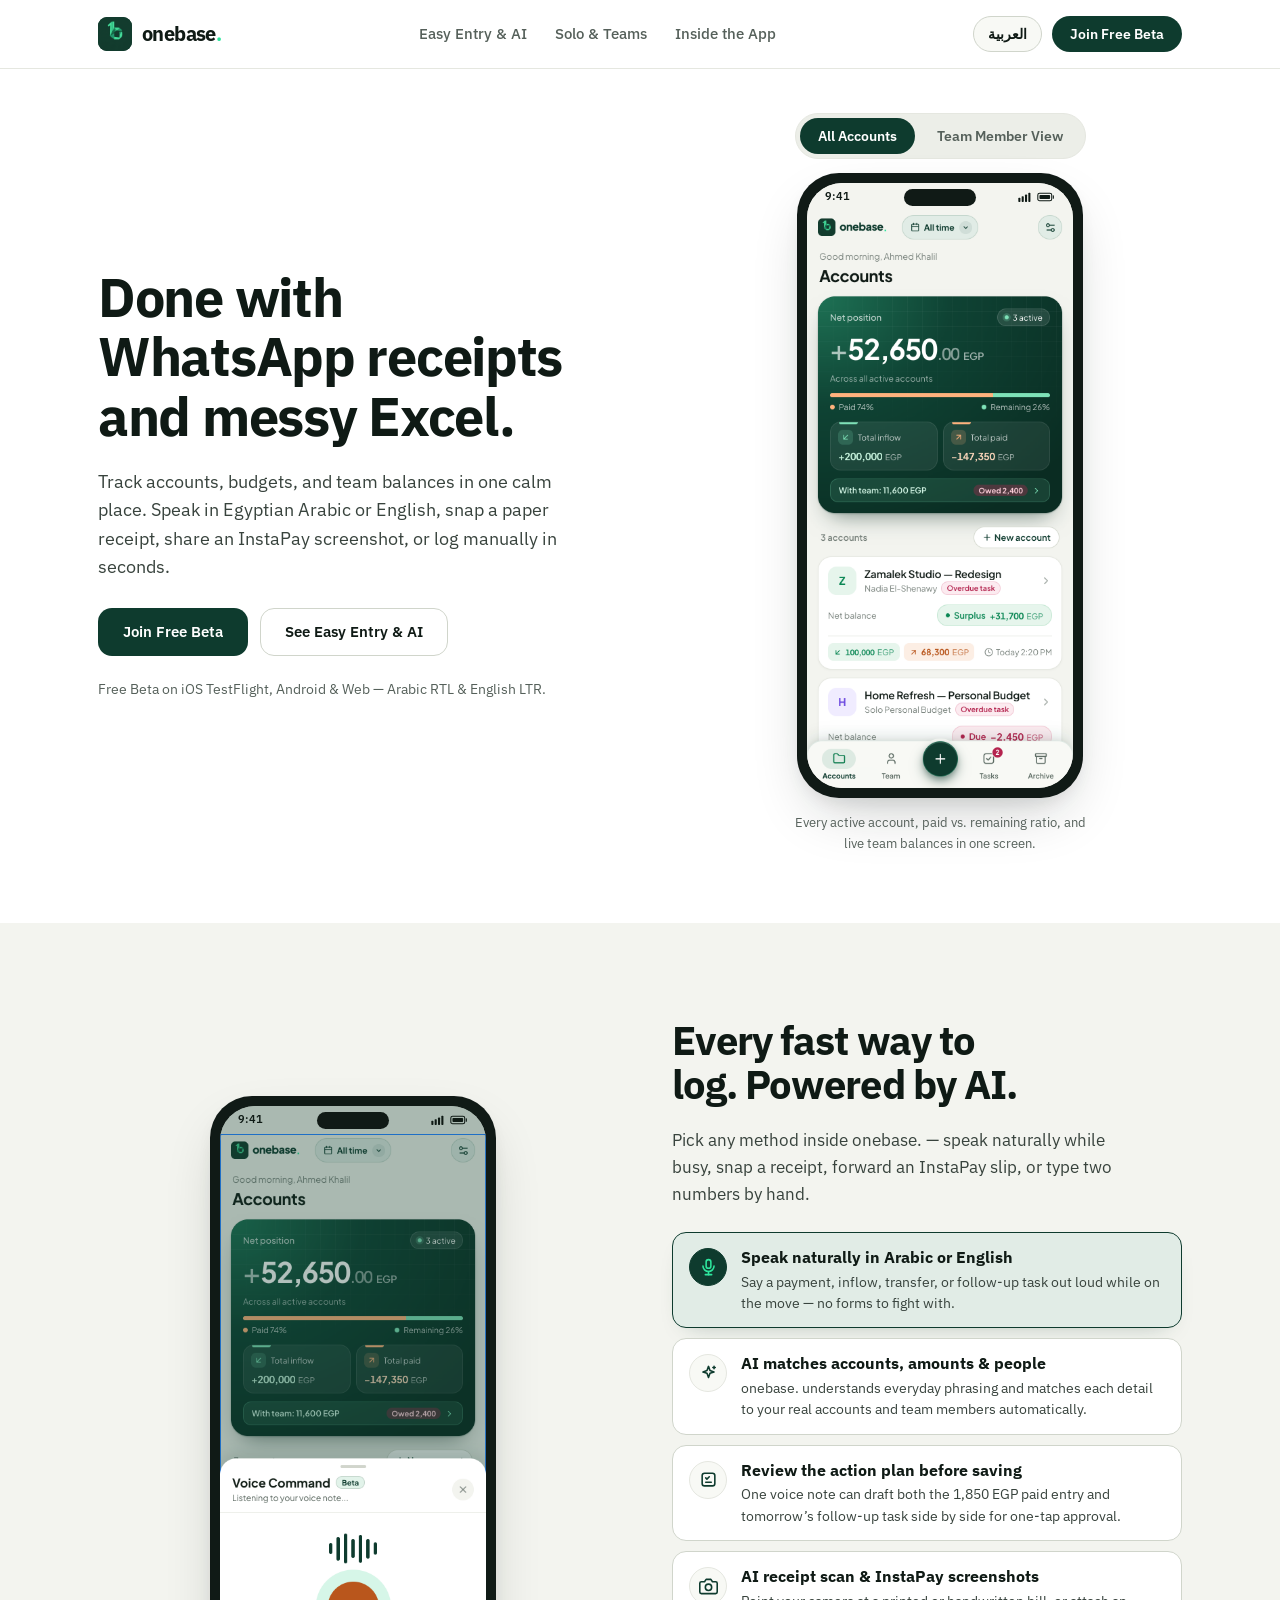
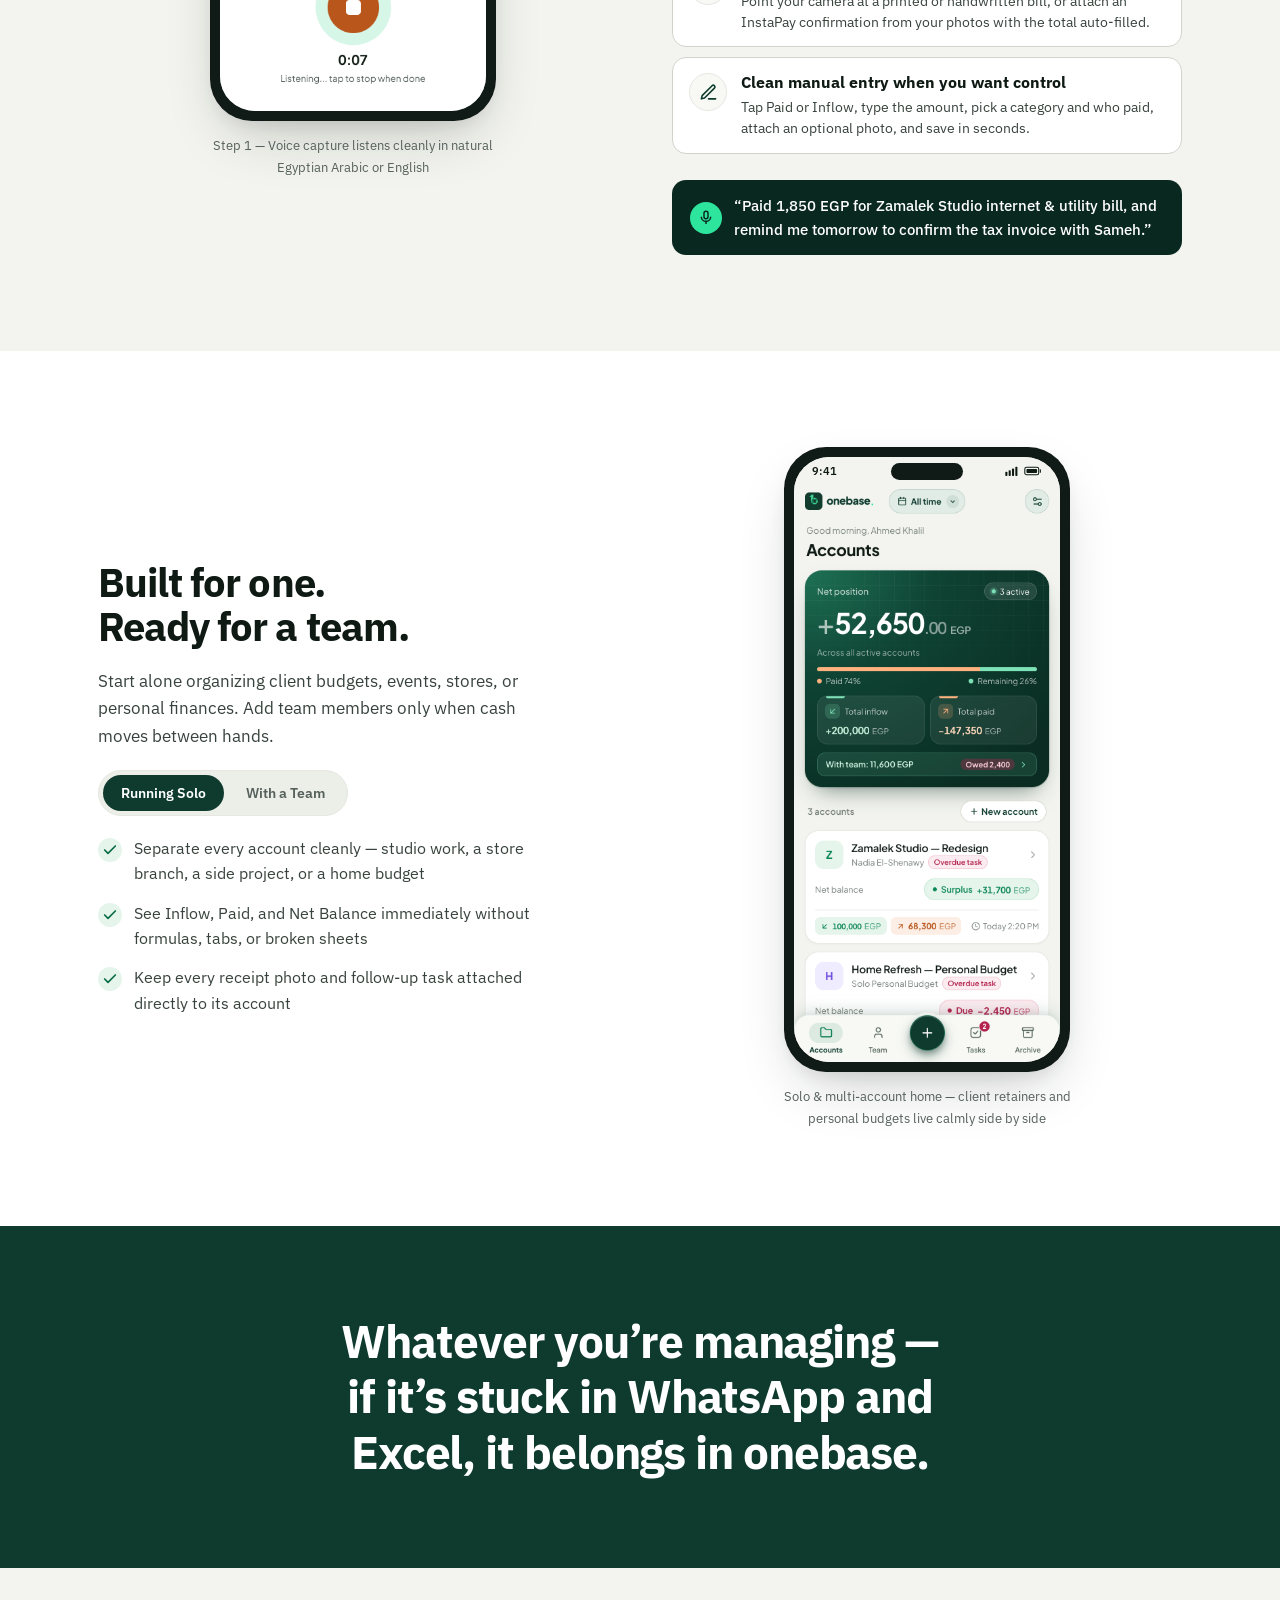
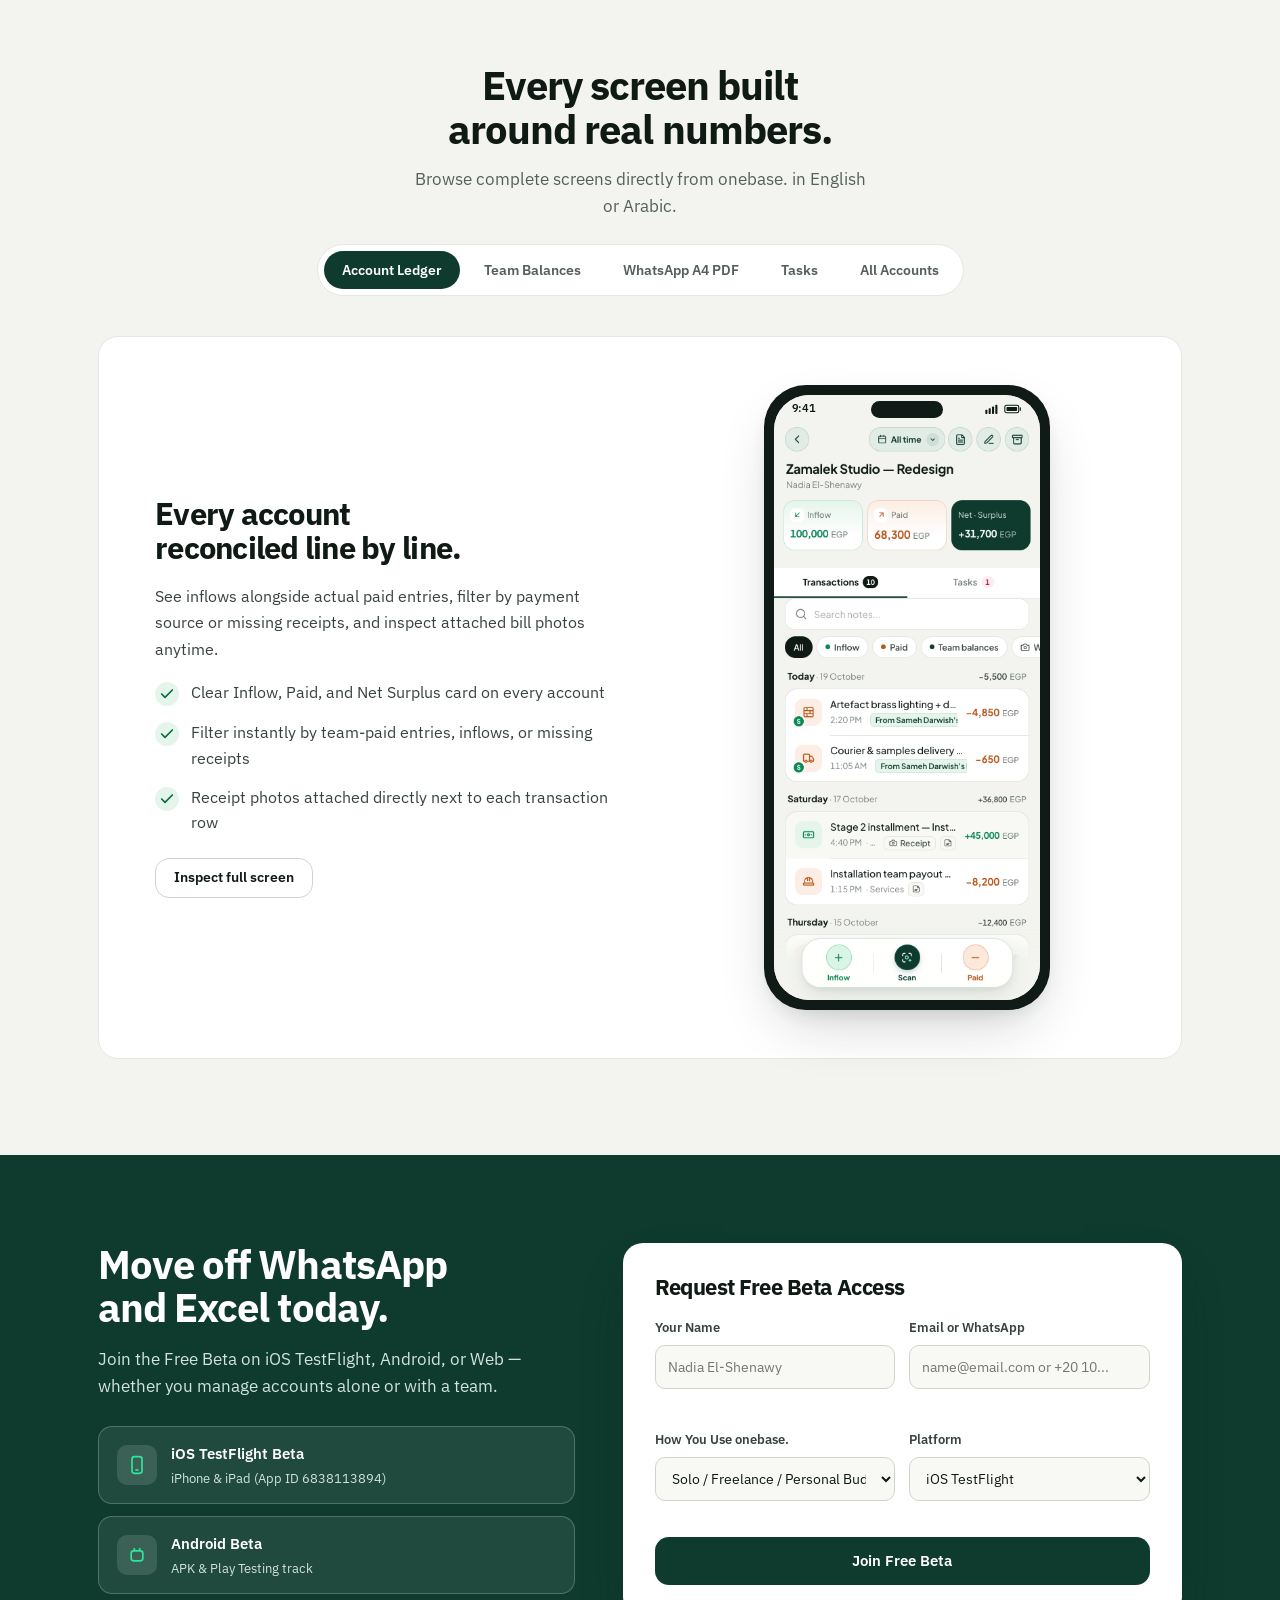
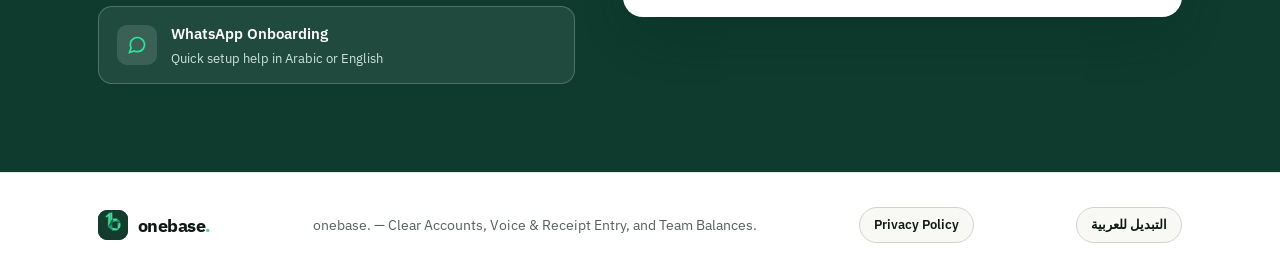
==== index.html @ 66e4df49 "feat: publish Onebase landing page and bilingual privacy policy" ====
<!doctype html>
<html lang="en" dir="ltr">
  <head>
    <meta charset="utf-8" />
    <meta name="viewport" content="width=device-width, initial-scale=1" />
    <title>onebase. — Replace WhatsApp &amp; Excel for Any Account or Team</title>
    <meta
      name="description"
      content="Log payments and inflows by voice, AI receipt scan, InstaPay screenshot, or quick manual entry. Built for solo accounts and shared team balances with bilingual A4 PDFs."
    />
    <link rel="canonical" href="https://onebase.app/" />
    <meta property="og:type" content="website" />
    <meta property="og:url" content="https://onebase.app/" />
    <meta property="og:title" content="onebase. — Replace WhatsApp &amp; Excel for Any Account or Team" />
    <meta
      property="og:description"
      content="Track accounts, budgets, and team balances in one calm place with Voice AI, receipt scanning, manual entry, and WhatsApp A4 PDFs."
    />
    <meta property="og:image" content="./assets/branding/app_icon.png" />
    <meta name="theme-color" content="#FFFFFF" />
    <link rel="icon" type="image/png" href="./assets/branding/app_icon.png" />
    <link rel="preconnect" href="https://fonts.googleapis.com" />
    <link rel="preconnect" href="https://fonts.gstatic.com" crossorigin />
    <link
      rel="stylesheet"
      href="https://fonts.googleapis.com/css2?family=IBM+Plex+Sans:wght@400;500;600;700&family=IBM+Plex+Sans+Arabic:wght@400;500;600;700&display=swap"
    />
    <link rel="stylesheet" href="./styles.css" />
    <style>:focus-visible { outline: 2.5px solid #2EE59D; outline-offset: 2px; }</style>
    <script src="./site-config.js"></script>
  </head>
  <body>
<!--
THESIS: Replace scattered WhatsApp receipts and Excel sheets with onebase. — built for solo budgets and shared team balances with Voice AI, AI Receipt Scan, InstaPay screenshots, manual entry, and A4 PDF statements.
OWN-WORLD: Crisp White (#FFFFFF), Warm-Stone (#F3F4EF), Deep Spruce (#0E3B2E), Mint Dot (#2EE59D), unified IBM Plex Sans (EN) + IBM Plex Sans Arabic (AR).
STORY: Hero addresses WhatsApp + Excel with Owner vs Team Member view, then Flagship 5-Mode Entry & AI Showcase (Voice Listen, AI Processing, Action Plan, AI Receipt Scan, Manual), Solo vs Team modes, Deep Spruce statement, 5-screen App Tour, and Free Beta.
FIRST VIEWPORT: Clean sticky header, concise WhatsApp & Excel headline, Free Beta & AI Showcase CTAs, and complete upright uncropped iPhone screen.
FORM: Calm 6-band alternating rhythm ending in Deep Spruce Free Beta form + 11-screen accessible Lightbox.
FINISH: Zero detect findings, 100% uncropped phone screens (786x1704), edge-matched status bars, unified IBM Plex typography across EN & AR.
-->
    <a class="skip-link" href="#main-content">Skip to content</a>

    <header class="site-header">
      <div class="container header-inner">
        <a class="brand-lockup" href="#top" aria-label="onebase. home">
          <span class="brand-badge">
            <img src="./assets/branding/app_icon.png" alt="" width="34" height="34" />
          </span>
          <span class="brand-wordmark">onebase<span class="dot">.</span></span>
        </a>

        <nav class="nav-links" aria-label="Primary navigation">
          <a class="nav-link" href="#entry" data-i18n="nav.entry">Easy Entry &amp; AI</a>
          <a class="nav-link" href="#modes" data-i18n="nav.modes">Solo &amp; Teams</a>
          <a class="nav-link" href="#tour" data-i18n="nav.tour">Inside the App</a>
        </nav>

        <div class="header-actions">
          <button type="button" class="lang-btn" id="btn-lang-toggle" aria-label="Switch language to Arabic">
            العربية
          </button>
          <a class="header-cta" href="#early-access" data-i18n="nav.earlyAccess">Join Free Beta</a>
          <button
            type="button"
            class="menu-toggle"
            id="btn-menu-toggle"
            aria-expanded="false"
            aria-controls="mobile-drawer"
            aria-label="Open menu"
          >
            <svg width="20" height="20" viewBox="0 0 24 24" fill="none" stroke="currentColor" stroke-width="2" aria-hidden="true">
              <line x1="4" y1="7" x2="20" y2="7" />
              <line x1="4" y1="12" x2="20" y2="12" />
              <line x1="4" y1="17" x2="20" y2="17" />
            </svg>
          </button>
        </div>
      </div>

      <div class="mobile-drawer" id="mobile-drawer">
        <nav class="mobile-drawer-nav" aria-label="Mobile navigation">
          <a class="mobile-drawer-link" href="#entry" data-i18n="nav.entry">Easy Entry &amp; AI</a>
          <a class="mobile-drawer-link" href="#modes" data-i18n="nav.modes">Solo &amp; Teams</a>
          <a class="mobile-drawer-link" href="#tour" data-i18n="nav.tour">Inside the App</a>
          <a class="mobile-drawer-link" href="#early-access" data-i18n="nav.earlyAccess">Join Free Beta</a>
        </nav>
      </div>
    </header>

    <main id="main-content">
      <!-- 1. Luminous Hero with Full-Height App Screen & Perspective Toggle -->
      <section class="hero-section" id="top">
        <div class="container hero-grid">
          <div class="hero-copy">
            <h1 class="hero-title" data-i18n="hero.headline">
              Done with WhatsApp receipts and messy Excel.
            </h1>
            <p class="hero-subhead" data-i18n="hero.subhead">
              Track accounts, budgets, and team balances in one calm place. Speak in Egyptian Arabic or English, snap a paper receipt, share an InstaPay screenshot, or log manually in seconds.
            </p>
            <div class="hero-ctas">
              <a class="btn btn--brand" href="#early-access" data-i18n="hero.ctaPrimary">Join Free Beta</a>
              <a class="btn btn--outline" href="#entry" data-i18n="hero.ctaSecondary">See Easy Entry &amp; AI</a>
            </div>
            <p class="hero-subnote" data-i18n="hero.ctaSubnote">
              Free Beta on iOS TestFlight, Android &amp; Web — Arabic RTL &amp; English LTR.
            </p>
          </div>

          <div class="phone-showcase-col">
            <div class="perspective-switch" role="tablist" aria-label="App perspective">
              <button
                type="button"
                class="perspective-btn"
                id="btn-hero-owner"
                role="tab"
                aria-selected="true"
                data-i18n="hero.roleOwner"
              >
                All Accounts
              </button>
              <button
                type="button"
                class="perspective-btn"
                id="btn-hero-employee"
                role="tab"
                aria-selected="false"
                data-i18n="hero.roleEmployee"
              >
                Team Member View
              </button>
            </div>

            <button
              type="button"
              class="phone-frame phone-trigger"
              id="hero-phone-frame"
              data-lightbox-shot="01-owner-home.png"
              aria-label="Click screen to zoom: All Accounts"
            >
              <span class="phone-screen">
                <span class="phone-status-bar" aria-hidden="true">
                  <span class="status-time">9:41</span>
                  <span class="dynamic-island"></span>
                  <span class="status-icons">
                    <svg width="14" height="10" viewBox="0 0 16 12" fill="currentColor"><rect x="0" y="7" width="2.5" height="5" rx="0.8"/><rect x="4" y="5" width="2.5" height="7" rx="0.8"/><rect x="8" y="3" width="2.5" height="9" rx="0.8"/><rect x="12" y="1" width="2.5" height="11" rx="0.8"/></svg>
                    <svg width="18" height="10" viewBox="0 0 22 12" fill="none" stroke="currentColor" stroke-width="1.3"><rect x="1" y="1.5" width="17" height="9" rx="2.2"/><rect x="3" y="3.5" width="13" height="5" rx="1" fill="currentColor" stroke="none"/><path d="M20 4.5v3" stroke-linecap="round"/></svg>
                  </span>
                </span>
                <img
                  id="hero-phone-img"
                  src="./assets/screenshots/en/01-owner-home.png"
                  alt="onebase. All Accounts home screen showing Net position, Paid ratio, and personal plus work accounts"
                  width="786"
                  height="1704"
                />
              </span>
            </button>

            <p class="phone-caption" id="hero-phone-caption" data-i18n="hero.ownerCaption">
              Every active account, paid vs. remaining ratio, and live team balances in one screen.
            </p>
          </div>
        </div>
      </section>

      <!-- 2. Flagship Interactive 5-Mode Entry & AI Showcase (Phone Start / Controls End) -->
      <section class="story-section story-section--stone" id="entry">
        <div class="container story-grid story-grid--phone-start">
          <div class="phone-showcase-col">
            <button
              type="button"
              class="phone-frame phone-frame--sheet-top phone-trigger"
              id="entry-phone-frame"
              data-lightbox-shot="09-voice-listening.png"
              aria-label="Click screen to zoom: Voice Command Listening"
            >
              <span class="phone-screen">
                <span class="phone-status-bar" aria-hidden="true">
                  <span class="status-time">9:41</span>
                  <span class="dynamic-island"></span>
                  <span class="status-icons">
                    <svg width="14" height="10" viewBox="0 0 16 12" fill="currentColor"><rect x="0" y="7" width="2.5" height="5" rx="0.8"/><rect x="4" y="5" width="2.5" height="7" rx="0.8"/><rect x="8" y="3" width="2.5" height="9" rx="0.8"/><rect x="12" y="1" width="2.5" height="11" rx="0.8"/></svg>
                    <svg width="18" height="10" viewBox="0 0 22 12" fill="none" stroke="currentColor" stroke-width="1.3"><rect x="1" y="1.5" width="17" height="9" rx="2.2"/><rect x="3" y="3.5" width="13" height="5" rx="1" fill="currentColor" stroke="none"/><path d="M20 4.5v3" stroke-linecap="round"/></svg>
                  </span>
                </span>
                <img
                  id="entry-phone-img"
                  src="./assets/screenshots/en/09-voice-listening.png"
                  alt="onebase. Voice Command recording screen with live audio waveform"
                  width="786"
                  height="1704"
                  loading="lazy"
                />
              </span>
            </button>
            <p class="phone-caption" id="entry-phone-caption">
              Step 1 — Voice capture listens cleanly in natural Egyptian Arabic or English
            </p>
          </div>

          <div class="story-copy story-copy--entry">
            <h2 class="section-title" data-i18n="entry.headline">Every fast way to log. Powered by AI.</h2>
            <p class="section-lead" data-i18n="entry.subhead">
              Pick any method inside onebase. — speak naturally while busy, snap a receipt, forward an InstaPay slip, or type two numbers by hand.
            </p>

            <div class="entry-modes" id="entry-modes-list" role="tablist" aria-label="Entry methods showcase"></div>

            <blockquote class="voice-sample-card">
              <span class="voice-mic-dot" aria-hidden="true">
                <svg width="16" height="16" viewBox="0 0 24 24" fill="none" stroke="currentColor" stroke-width="2.2">
                  <rect x="9" y="2" width="6" height="11" rx="3" />
                  <path d="M5 10a7 7 0 0 0 14 0" />
                  <line x1="12" y1="17" x2="12" y2="21" />
                </svg>
              </span>
              <span data-i18n="entry.voiceQuote">
                “Paid 1,850 EGP for Zamalek Studio internet &amp; utility bill, and remind me tomorrow to confirm the tax invoice with Sameh.”
              </span>
            </blockquote>
          </div>
        </div>
      </section>

      <!-- 3. Solo Users & Team Balances Showcase (Copy Start / Phone End) -->
      <section class="story-section story-section--white" id="modes">
        <div class="container story-grid">
          <div class="story-copy">
            <h2 class="section-title" data-i18n="modes.headline">Built for one. Ready for a team.</h2>
            <p class="section-lead" data-i18n="modes.subhead">
              Start alone organizing client budgets, events, stores, or personal finances. Add team members only when cash moves between hands.
            </p>

            <div class="perspective-switch" role="tablist" aria-label="Solo or team mode">
              <button
                type="button"
                class="perspective-btn"
                id="btn-mode-solo"
                role="tab"
                aria-selected="true"
                data-i18n="modes.soloTab"
              >
                Running Solo
              </button>
              <button
                type="button"
                class="perspective-btn"
                id="btn-mode-team"
                role="tab"
                aria-selected="false"
                data-i18n="modes.teamTab"
              >
                With a Team
              </button>
            </div>

            <ul class="check-list" id="modes-bullets"></ul>
          </div>

          <div class="phone-showcase-col">
            <button
              type="button"
              class="phone-frame phone-trigger"
              id="modes-phone-frame"
              data-lightbox-shot="01-owner-home.png"
              aria-label="Click screen to zoom: Running Solo"
            >
              <span class="phone-screen">
                <span class="phone-status-bar" aria-hidden="true">
                  <span class="status-time">9:41</span>
                  <span class="dynamic-island"></span>
                  <span class="status-icons">
                    <svg width="14" height="10" viewBox="0 0 16 12" fill="currentColor"><rect x="0" y="7" width="2.5" height="5" rx="0.8"/><rect x="4" y="5" width="2.5" height="7" rx="0.8"/><rect x="8" y="3" width="2.5" height="9" rx="0.8"/><rect x="12" y="1" width="2.5" height="11" rx="0.8"/></svg>
                    <svg width="18" height="10" viewBox="0 0 22 12" fill="none" stroke="currentColor" stroke-width="1.3"><rect x="1" y="1.5" width="17" height="9" rx="2.2"/><rect x="3" y="3.5" width="13" height="5" rx="1" fill="currentColor" stroke="none"/><path d="M20 4.5v3" stroke-linecap="round"/></svg>
                  </span>
                </span>
                <img
                  id="modes-phone-img"
                  src="./assets/screenshots/en/01-owner-home.png"
                  alt="onebase. Home screen with work accounts and a solo personal budget card"
                  width="786"
                  height="1704"
                  loading="lazy"
                />
              </span>
            </button>
            <p class="phone-caption" id="modes-phone-caption">
              Solo &amp; multi-account home — client retainers and personal budgets live calmly side by side
            </p>
          </div>
        </div>
      </section>

      <!-- 4. Deep Spruce Statement Band -->
      <section class="statement-band" id="statement">
        <div class="container container--narrow">
          <h2 class="statement-heading" data-i18n="statement.text">
            Whatever you’re managing — if it’s stuck in WhatsApp and Excel, it belongs in onebase.
          </h2>
        </div>
      </section>

      <!-- 5. Inside the App — Complete Real-Screen Tab Walkthrough -->
      <section class="tour-section" id="tour">
        <div class="container">
          <div class="tour-header">
            <h2 class="section-title" data-i18n="tour.heading">Every screen built around real numbers.</h2>
            <p class="section-lead" data-i18n="tour.subhead">
              Browse complete screens directly from onebase. in English or Arabic.
            </p>
            <div class="tour-tablist" id="tour-tabs" role="tablist" aria-label="App screens walkthrough"></div>
          </div>

          <div class="tour-stage">
            <div class="tour-copy" id="tour-copy-panel" role="tabpanel"></div>

            <div class="phone-showcase-col">
              <button
                type="button"
                class="phone-frame phone-trigger"
                id="tour-phone-frame"
                data-lightbox-shot="03-project-ledger.png"
                aria-label="Click screen to zoom: Account Ledger"
              >
                <span class="phone-screen">
                  <span class="phone-status-bar" aria-hidden="true">
                    <span class="status-time">9:41</span>
                    <span class="dynamic-island"></span>
                    <span class="status-icons">
                      <svg width="14" height="10" viewBox="0 0 16 12" fill="currentColor"><rect x="0" y="7" width="2.5" height="5" rx="0.8"/><rect x="4" y="5" width="2.5" height="7" rx="0.8"/><rect x="8" y="3" width="2.5" height="9" rx="0.8"/><rect x="12" y="1" width="2.5" height="11" rx="0.8"/></svg>
                      <svg width="18" height="10" viewBox="0 0 22 12" fill="none" stroke="currentColor" stroke-width="1.3"><rect x="1" y="1.5" width="17" height="9" rx="2.2"/><rect x="3" y="3.5" width="13" height="5" rx="1" fill="currentColor" stroke="none"/><path d="M20 4.5v3" stroke-linecap="round"/></svg>
                    </span>
                  </span>
                  <img
                    id="tour-phone-img"
                    src="./assets/screenshots/en/03-project-ledger.png"
                    alt="onebase. Account Ledger screen showing Zamalek Studio inflows, paid transactions, and receipt badges"
                    width="786"
                    height="1704"
                    loading="lazy"
                  />
                </span>
              </button>
            </div>
          </div>
        </div>
      </section>

      <!-- 6. Compact Closing Free Beta Band -->
      <section class="cta-section" id="early-access">
        <div class="container cta-grid">
          <div class="cta-info">
            <h2 class="section-title section-title--light" data-i18n="cta.heading">Move off WhatsApp and Excel today.</h2>
            <p class="cta-lead" data-i18n="cta.lead">
              Join the Free Beta on iOS TestFlight, Android, or Web — whether you manage accounts alone or with a team.
            </p>

            <div class="channel-cards">
              <button type="button" class="channel-btn" id="btn-channel-testflight">
                <span class="channel-icon" aria-hidden="true">
                  <svg width="20" height="20" viewBox="0 0 24 24" fill="none" stroke="currentColor" stroke-width="2">
                    <rect x="6" y="2" width="12" height="20" rx="3" />
                    <line x1="10" y1="18" x2="14" y2="18" />
                  </svg>
                </span>
                <span>
                  <strong data-i18n="cta.btnTestflight">iOS TestFlight Beta</strong>
                  <small data-i18n="cta.btnTestflightSub">iPhone &amp; iPad (App ID 6838113894)</small>
                </span>
              </button>

              <button type="button" class="channel-btn" id="btn-channel-android">
                <span class="channel-icon" aria-hidden="true">
                  <svg width="20" height="20" viewBox="0 0 24 24" fill="none" stroke="currentColor" stroke-width="2">
                    <rect x="5" y="7" width="14" height="12" rx="3" />
                    <path d="M8 4l1.5 2M16 4l-1.5 2" />
                  </svg>
                </span>
                <span>
                  <strong data-i18n="cta.btnAndroid">Android Beta</strong>
                  <small data-i18n="cta.btnAndroidSub">APK &amp; Play Testing track</small>
                </span>
              </button>

              <button type="button" class="channel-btn" id="btn-channel-whatsapp">
                <span class="channel-icon" aria-hidden="true">
                  <svg width="20" height="20" viewBox="0 0 24 24" fill="none" stroke="currentColor" stroke-width="2">
                    <path d="M21 11.5a8.38 8.38 0 0 1-.9 3.8 8.5 8.5 0 0 1-7.6 4.7 8.38 8.38 0 0 1-3.8-.9L3 21l1.9-5.7a8.38 8.38 0 0 1-.9-3.8 8.5 8.5 0 0 1 4.7-7.6 8.38 8.38 0 0 1 3.8-.9h.5a8.48 8.48 0 0 1 8 8v.5z" />
                  </svg>
                </span>
                <span>
                  <strong data-i18n="cta.btnWhatsapp">WhatsApp Onboarding</strong>
                  <small data-i18n="cta.btnWhatsappSub">Quick setup help in Arabic or English</small>
                </span>
              </button>
            </div>
          </div>

          <div class="early-form-card">
            <h3 data-i18n="cta.formHeading">Request Free Beta Access</h3>
            <p class="channel-notice" id="channel-notice" hidden></p>

            <form id="early-access-form" novalidate>
              <div class="form-grid">
                <div class="field-group">
                  <label for="waitlist-name" data-i18n="cta.labelName">Your Name</label>
                  <input id="waitlist-name" name="name" type="text" autocomplete="name" data-i18n-placeholder="cta.phName" placeholder="Nadia El-Shenawy" required />
                  <span class="field-error" id="err-waitlist-name" role="alert"></span>
                </div>

                <div class="field-group">
                  <label for="waitlist-contact" data-i18n="cta.labelContact">Email or WhatsApp</label>
                  <input id="waitlist-contact" name="contact" type="text" data-i18n-placeholder="cta.phContact" placeholder="name@email.com or +20 10..." required />
                  <span class="field-error" id="err-waitlist-contact" role="alert"></span>
                </div>

                <div class="field-group">
                  <label for="waitlist-business" data-i18n="cta.labelBusiness">How You Use onebase.</label>
                  <select id="waitlist-business" name="businessType"></select>
                </div>

                <div class="field-group">
                  <label for="waitlist-platform" data-i18n="cta.labelPlatform">Platform</label>
                  <select id="waitlist-platform" name="platform"></select>
                </div>
              </div>

              <span class="field-error" id="err-waitlist-submit" role="alert"></span>
              <button type="submit" class="btn btn--brand btn--full" id="btn-waitlist-submit" data-i18n="cta.submitBtn">
                Join Free Beta
              </button>
            </form>

            <div class="form-success" id="form-success-box" hidden aria-live="polite">
              <strong id="success-title"></strong>
              <p id="success-body"></p>
              <button type="button" class="btn btn--outline btn--sm" id="btn-form-reset"></button>
            </div>
          </div>
        </div>
      </section>
    </main>

    <footer class="site-footer">
      <div class="container footer-row">
        <a class="brand-lockup brand-lockup--footer" href="#top" aria-label="onebase. top">
          <span class="brand-badge brand-badge--footer">
            <img src="./assets/branding/app_icon.png" alt="" width="30" height="30" />
          </span>
          <span class="brand-wordmark">onebase<span class="dot">.</span></span>
        </a>
        <span class="footer-copy" data-i18n="footer.copyright">onebase. — Clear Accounts, Voice &amp; Receipt Entry, and Team Balances.</span>
        <a class="footer-lang-link" href="./privacy/" style="text-decoration:none;">Privacy Policy</a>
        <button type="button" class="footer-lang-link" id="btn-footer-lang" data-i18n="footer.switchLang">
          التبديل للعربية
        </button>
      </div>
    </footer>

    <!-- Full-Screen App Screen Lightbox (All 11 App Screens) -->
    <div
      class="modal-backdrop"
      id="gallery-lightbox"
      role="dialog"
      aria-modal="true"
      aria-labelledby="lightbox-title"
      hidden
    >
      <div class="lightbox-dialog">
        <div class="lightbox-bar">
          <strong id="lightbox-title"></strong>
          <div class="lightbox-controls">
            <button
              type="button"
              class="lightbox-icon-btn"
              id="lightbox-prev"
              data-i18n-aria="lightbox.prev"
              aria-label="Previous screen"
            >
              <svg width="18" height="18" viewBox="0 0 24 24" fill="none" stroke="currentColor" stroke-width="2.2" aria-hidden="true">
                <polyline points="15 18 9 12 15 6" />
              </svg>
            </button>
            <button
              type="button"
              class="lightbox-icon-btn"
              id="lightbox-next"
              data-i18n-aria="lightbox.next"
              aria-label="Next screen"
            >
              <svg width="18" height="18" viewBox="0 0 24 24" fill="none" stroke="currentColor" stroke-width="2.2" aria-hidden="true">
                <polyline points="9 18 15 12 9 6" />
              </svg>
            </button>
            <button
              type="button"
              class="lightbox-icon-btn"
              id="lightbox-close"
              data-i18n-aria="lightbox.close"
              aria-label="Close preview"
            >
              <svg width="18" height="18" viewBox="0 0 24 24" fill="none" stroke="currentColor" stroke-width="2.2" aria-hidden="true">
                <line x1="18" y1="6" x2="6" y2="18" />
                <line x1="6" y1="6" x2="18" y2="18" />
              </svg>
            </button>
          </div>
        </div>
        <div class="lightbox-img-wrap">
          <img id="lightbox-img" src="./assets/screenshots/en/09-voice-listening.png" alt="onebase. application screen preview" />
        </div>
      </div>
    </div>

    <script type="module" src="./main.js"></script>
  </body>
</html>
---- styles.css ----
/* ==========================================================================
   onebase. — Luminous Bilingual Showcase Stylesheet (v3)
   Unified Typography: IBM Plex Sans (EN & Tabular Numerals) + IBM Plex Sans Arabic (RTL)
   Palette: Crisp White (#FFFFFF), Warm-Stone (#F3F4EF), Deep Spruce (#0E3B2E), Mint (#2EE59D)
   ========================================================================== */

:root {
  --white: #FFFFFF;
  --canvas: #F3F4EF;
  --surface-subtle: #F8F9F5;
  --sunken: #ECEEE8;
  --sage-pill: #E1ECE6;
  --sage-pill-border: #C2D5CB;

  --line: #E5E7E0;
  --line-strong: #D0D5CB;

  --ink: #0F1A15;
  --ink-secondary: #38433D;
  --muted: #55605A;

  --brand: #0E3B2E;
  --brand-splash: #143D2F;
  --brand-mid: #14563F;
  --brand-dark: #09281F;
  --dot-mint: #2EE59D;
  --dot-mint-hover: #49EBAB;
  --on-brand: #FFFFFF;
  --on-brand-muted: #D2E3DB;
  --brand-rule: rgba(255, 255, 255, 0.16);

  /* Contrast-verified semantic flows (WCAG AA >= 4.5:1) */
  --inflow-ink: #076D43;
  --inflow-bg: #E6F5EC;
  --due: #B4234E;

  --font-en: "IBM Plex Sans", -apple-system, BlinkMacSystemFont, "Segoe UI", sans-serif;
  --font-ar: "IBM Plex Sans Arabic", "IBM Plex Sans", -apple-system, BlinkMacSystemFont, sans-serif;
  --font-num: "IBM Plex Sans", -apple-system, BlinkMacSystemFont, sans-serif;

  --radius-sm: 10px;
  --radius-md: 14px;
  --radius-lg: 20px;
  --radius-pill: 999px;
  --ease-out: cubic-bezier(0.22, 1, 0.36, 1);
}

*,
*::before,
*::after {
  box-sizing: border-box;
}

[hidden] {
  display: none !important;
}

html {
  scroll-behavior: smooth;
  background: var(--white);
  color: var(--ink);
  font-size: 16px;
  -webkit-font-smoothing: antialiased;
  text-rendering: optimizeLegibility;
}

body {
  margin: 0;
  background: var(--white);
  color: var(--ink);
  font-family: var(--font-en);
  font-weight: 400;
  line-height: 1.62;
  overflow-x: hidden;
}

[dir="rtl"] body {
  font-family: var(--font-ar);
  line-height: 1.74;
}

h1,
h2,
h3,
h4 {
  margin: 0;
  font-family: var(--font-en);
  font-weight: 700;
  letter-spacing: -0.024em;
  line-height: 1.1;
  text-wrap: balance;
}

[dir="rtl"] h1,
[dir="rtl"] h2,
[dir="rtl"] h3,
[dir="rtl"] h4 {
  font-family: var(--font-ar);
  letter-spacing: 0;
  line-height: 1.28;
}

p {
  margin: 0;
}

img {
  display: block;
  max-width: 100%;
  height: auto;
}

button,
input,
select {
  font: inherit;
  color: inherit;
}

a {
  color: inherit;
  text-decoration: none;
}

section[id] {
  scroll-margin-top: 76px;
}

.ltr-num {
  direction: ltr;
  unicode-bidi: isolate;
  font-family: var(--font-num);
  font-variant-numeric: tabular-nums lining-nums;
  display: inline-block;
}

.brand-wordmark {
  direction: ltr;
  unicode-bidi: isolate;
  font-family: var(--font-en);
  font-weight: 700;
  letter-spacing: -0.03em;
  line-height: 1;
  display: inline-flex;
  align-items: baseline;
}

.brand-wordmark .dot {
  color: var(--dot-mint);
}

.skip-link {
  position: absolute;
  inset-block-start: -48px;
  inset-inline-start: 16px;
  z-index: 200;
  padding: 10px 16px;
  border-radius: var(--radius-sm);
  background: var(--brand);
  color: var(--on-brand);
  font-weight: 600;
  transition: inset-block-start 160ms var(--ease-out);
}

.skip-link:focus {
  inset-block-start: 14px;
}

.container {
  width: min(1140px, 100%);
  margin-inline: auto;
  padding-inline: 28px;
}

.container--narrow {
  width: min(860px, 100%);
}

/* ==========================================================================
   Sticky Luminous Navigation Bar
   ========================================================================== */
.site-header {
  position: sticky;
  top: 0;
  z-index: 60;
  background: var(--white);
  border-block-end: 1px solid var(--line);
}

.header-inner {
  display: flex;
  align-items: center;
  justify-content: space-between;
  gap: 20px;
  min-height: 68px;
}

.brand-lockup {
  display: inline-flex;
  align-items: center;
  gap: 10px;
  direction: ltr;
  flex-shrink: 0;
}

.brand-badge {
  width: 34px;
  height: 34px;
  border-radius: 9px;
  overflow: hidden;
  background: var(--brand-splash);
  display: inline-flex;
  align-items: center;
  justify-content: center;
}

.brand-badge img {
  width: 34px;
  height: 34px;
  object-fit: cover;
  transform: scale(1.36);
}

.brand-lockup .brand-wordmark {
  font-size: 1.28rem;
  color: var(--ink);
}

.nav-links {
  display: flex;
  align-items: center;
  gap: 28px;
}

.nav-link {
  font-size: 0.92rem;
  font-weight: 500;
  color: var(--muted);
  transition: color 160ms var(--ease-out);
}

.nav-link:hover {
  color: var(--ink);
}

.header-actions {
  display: flex;
  align-items: center;
  gap: 10px;
}

.lang-btn {
  min-height: 36px;
  padding-inline: 14px;
  border-radius: var(--radius-pill);
  border: 1px solid var(--line-strong);
  background: var(--surface-subtle);
  color: var(--ink);
  font-size: 0.85rem;
  font-weight: 600;
  cursor: pointer;
  transition: border-color 150ms var(--ease-out), background-color 150ms var(--ease-out);
}

.lang-btn:hover {
  border-color: var(--brand);
  background: var(--sage-pill);
}

.header-cta {
  display: inline-flex;
  align-items: center;
  justify-content: center;
  min-height: 36px;
  padding-inline: 18px;
  border-radius: var(--radius-pill);
  background: var(--brand);
  color: var(--on-brand);
  font-size: 0.86rem;
  font-weight: 600;
  transition: background-color 150ms var(--ease-out);
}

.header-cta:hover {
  background: var(--brand-mid);
}

.menu-toggle {
  display: none;
  align-items: center;
  justify-content: center;
  width: 40px;
  height: 40px;
  border-radius: var(--radius-sm);
  border: 1px solid var(--line-strong);
  background: var(--white);
  color: var(--ink);
  cursor: pointer;
}

.mobile-drawer {
  display: none;
  background: var(--white);
  border-block-end: 1px solid var(--line);
  padding: 12px 24px 20px;
}

.mobile-drawer.is-open {
  display: block;
}

.mobile-drawer-nav {
  display: flex;
  flex-direction: column;
  gap: 8px;
}

.mobile-drawer-link {
  padding-block: 10px;
  font-size: 1rem;
  font-weight: 600;
  color: var(--ink);
  border-block-end: 1px solid var(--line);
}

/* ==========================================================================
   Shared Buttons & Lists
   ========================================================================== */
.btn {
  display: inline-flex;
  align-items: center;
  justify-content: center;
  gap: 8px;
  min-height: 48px;
  padding-inline: 24px;
  border-radius: var(--radius-md);
  font-size: 0.95rem;
  font-weight: 600;
  border: 1.5px solid transparent;
  cursor: pointer;
  transition: background-color 160ms var(--ease-out), border-color 160ms var(--ease-out), transform 140ms var(--ease-out);
}

.btn:active {
  transform: scale(0.985);
}

.btn:disabled {
  opacity: 0.5;
  cursor: not-allowed;
}

.btn--sm {
  min-height: 40px;
  padding-inline: 18px;
  font-size: 0.88rem;
}

.btn--full {
  width: 100%;
}

.btn--brand {
  background: var(--brand);
  color: var(--on-brand);
}

.btn--brand:hover {
  background: var(--brand-mid);
}

.btn--outline {
  background: var(--white);
  color: var(--ink);
  border-color: var(--line-strong);
}

.btn--outline:hover {
  border-color: var(--brand);
  background: var(--surface-subtle);
}

.check-list {
  list-style: none;
  margin: 0;
  padding: 0;
  display: flex;
  flex-direction: column;
  gap: 14px;
}

.check-list li {
  display: flex;
  align-items: flex-start;
  gap: 12px;
  font-size: 0.98rem;
  color: var(--ink-secondary);
}

.check-dot {
  width: 24px;
  height: 24px;
  border-radius: var(--radius-pill);
  background: var(--inflow-bg);
  color: var(--inflow-ink);
  display: inline-flex;
  align-items: center;
  justify-content: center;
  flex-shrink: 0;
  margin-block-start: 2px;
}

/* ==========================================================================
   Complete Full-Height iPhone Frame (Uncropped 786x1704 Native Aspect)
   ========================================================================== */
.phone-showcase-col {
  display: flex;
  flex-direction: column;
  align-items: center;
  gap: 14px;
}

.phone-frame {
  appearance: none;
  border: 1px solid rgba(15, 26, 21, 0.14);
  background: #101A16;
  padding: 9px;
  border-radius: 42px;
  width: min(286px, 100%);
  text-align: start;
  cursor: zoom-in;
  display: block;
  box-shadow:
    0 24px 60px -18px rgba(15, 26, 21, 0.24),
    0 8px 20px -8px rgba(15, 26, 21, 0.12);
  transition: transform 220ms var(--ease-out), box-shadow 220ms var(--ease-out);
}

.phone-frame:hover {
  transform: translateY(-3px);
  box-shadow:
    0 30px 68px -18px rgba(14, 59, 46, 0.26),
    0 10px 24px -8px rgba(15, 26, 21, 0.14);
}

.phone-screen {
  display: block;
  border-radius: 35px;
  overflow: hidden;
  background: var(--canvas);
}

.phone-frame--dark-top .phone-screen {
  background: #1C6B50;
}

.phone-frame--sheet-top .phone-screen {
  background: #AAB9B1;
}

.phone-frame--manual-top .phone-screen {
  background: #898F8A;
}

.phone-status-bar {
  display: grid;
  grid-template-columns: 1fr auto 1fr;
  align-items: center;
  height: 28px;
  padding-inline: 18px;
  background: var(--canvas);
  color: var(--ink);
  direction: ltr;
  font-family: var(--font-num);
  font-size: 11px;
  font-weight: 600;
}

.phone-frame--dark-top .phone-status-bar {
  background: #1C6B50;
  color: var(--on-brand);
}

.phone-frame--sheet-top .phone-status-bar {
  background: #AAB9B1;
  color: var(--ink);
}

.phone-frame--manual-top .phone-status-bar {
  background: #898F8A;
  color: var(--ink);
}

.status-time {
  justify-self: start;
  letter-spacing: -0.01em;
}

.dynamic-island {
  width: 72px;
  height: 17px;
  border-radius: var(--radius-pill);
  background: #101A16;
}

.status-icons {
  justify-self: end;
  display: inline-flex;
  align-items: center;
  gap: 5px;
}

.phone-screen img {
  width: 100%;
  height: auto;
  display: block;
}

.phone-caption {
  font-size: 0.84rem;
  color: var(--muted);
  text-align: center;
  max-width: 38ch;
  min-height: 2.5em;
}

/* ==========================================================================
   Section 1: Luminous Hero
   ========================================================================== */
.hero-section {
  background: var(--white);
  padding-block: 44px 68px;
}

.hero-grid {
  display: grid;
  grid-template-columns: minmax(0, 1.06fr) minmax(0, 0.94fr);
  gap: 56px;
  align-items: center;
}

.hero-grid > * {
  min-width: 0;
}

.hero-copy {
  display: flex;
  flex-direction: column;
  align-items: flex-start;
  gap: 22px;
}

.hero-title {
  font-size: clamp(2.45rem, 4.2vw, 3.6rem);
  color: var(--ink);
  max-width: 15ch;
}

[dir="rtl"] .hero-title {
  font-size: clamp(2.2rem, 3.9vw, 3.25rem);
  max-width: 17ch;
}

.hero-subhead {
  font-size: 1.1rem;
  color: var(--ink-secondary);
  max-width: 46ch;
}

.hero-ctas {
  display: flex;
  flex-wrap: wrap;
  gap: 12px;
  margin-block-start: 4px;
}

.hero-subnote {
  font-size: 0.86rem;
  color: var(--muted);
}

.perspective-switch {
  display: inline-flex;
  padding: 4px;
  border-radius: var(--radius-pill);
  background: var(--sunken);
  border: 1px solid var(--line);
  gap: 4px;
}

.perspective-btn {
  min-height: 36px;
  padding-inline: 18px;
  border-radius: var(--radius-pill);
  border: 0;
  background: transparent;
  color: var(--muted);
  font-size: 0.86rem;
  font-weight: 600;
  cursor: pointer;
  transition: background-color 160ms var(--ease-out), color 160ms var(--ease-out);
}

.perspective-btn[aria-selected="true"] {
  background: var(--brand);
  color: var(--on-brand);
}

/* ==========================================================================
   Sections 2 & 3: Alternating Story Showcases (#entry & #privacy)
   ========================================================================== */
.story-section {
  padding-block: 96px;
}

.story-section--stone {
  background: var(--canvas);
}

.story-section--white {
  background: var(--white);
}

.story-grid {
  display: grid;
  grid-template-columns: minmax(0, 1fr) minmax(0, 1fr);
  gap: 64px;
  align-items: center;
}

.story-grid > * {
  min-width: 0;
}

.story-copy {
  display: flex;
  flex-direction: column;
  align-items: flex-start;
  gap: 20px;
  max-width: 480px;
}

.section-title {
  font-size: clamp(1.9rem, 3.1vw, 2.65rem);
  color: var(--ink);
  max-width: 19ch;
}

.section-title--light {
  color: var(--on-brand);
}

.section-lead {
  font-size: 1.05rem;
  color: var(--ink-secondary);
  max-width: 46ch;
}

.story-copy--entry {
  max-width: 540px;
}

.entry-modes {
  display: flex;
  flex-direction: column;
  gap: 10px;
  width: 100%;
  margin-block-start: 4px;
}

.entry-mode-btn {
  width: 100%;
  display: flex;
  align-items: flex-start;
  gap: 14px;
  padding: 14px 16px;
  border-radius: var(--radius-md);
  border: 1px solid var(--line-strong);
  background: var(--white);
  color: var(--ink);
  text-align: start;
  cursor: pointer;
  transition: background-color 160ms var(--ease-out), border-color 160ms var(--ease-out), box-shadow 160ms var(--ease-out);
}

.entry-mode-btn:hover {
  border-color: var(--brand-mid);
  background: var(--surface-subtle);
}

.entry-mode-btn[aria-selected="true"] {
  background: var(--sage-pill);
  border-color: var(--brand);
  box-shadow: 0 10px 24px -16px rgba(14, 59, 46, 0.4);
}

.entry-mode-icon {
  width: 38px;
  height: 38px;
  border-radius: var(--radius-pill);
  background: var(--surface-subtle);
  border: 1px solid var(--line);
  color: var(--brand);
  display: inline-flex;
  align-items: center;
  justify-content: center;
  flex-shrink: 0;
  margin-block-start: 1px;
  transition: background-color 160ms var(--ease-out), color 160ms var(--ease-out), border-color 160ms var(--ease-out);
}

.entry-mode-btn[aria-selected="true"] .entry-mode-icon {
  background: var(--brand);
  border-color: var(--brand);
  color: var(--dot-mint);
}

.entry-mode-copy {
  display: flex;
  flex-direction: column;
  gap: 3px;
  min-width: 0;
}

.entry-mode-copy strong {
  font-size: 0.98rem;
  font-weight: 700;
  color: var(--ink);
  line-height: 1.32;
}

.entry-mode-copy span {
  font-size: 0.9rem;
  color: var(--ink-secondary);
  line-height: 1.48;
}

.voice-sample-card {
  margin: 6px 0 0;
  padding: 14px 18px;
  border-radius: var(--radius-md);
  background: var(--brand-dark);
  color: var(--on-brand);
  display: flex;
  align-items: center;
  gap: 12px;
  font-size: 0.92rem;
  font-weight: 500;
  width: 100%;
}

.voice-mic-dot {
  width: 32px;
  height: 32px;
  border-radius: var(--radius-pill);
  background: var(--dot-mint);
  color: var(--brand-dark);
  display: inline-flex;
  align-items: center;
  justify-content: center;
  flex-shrink: 0;
}

/* ==========================================================================
   Section 4: Deep Spruce Punctuation Statement Band
   ========================================================================== */
.statement-band {
  background: var(--brand);
  color: var(--on-brand);
  padding-block: 88px;
  text-align: center;
}

.statement-heading {
  font-size: clamp(1.9rem, 3.6vw, 2.85rem);
  color: var(--on-brand);
  line-height: 1.22;
  max-width: 24ch;
  margin-inline: auto;
}

/* ==========================================================================
   Section 5: Interactive Inside-the-App Tour (#tour)
   ========================================================================== */
.tour-section {
  background: var(--canvas);
  padding-block: 96px;
}

.tour-header {
  display: flex;
  flex-direction: column;
  align-items: center;
  text-align: center;
  gap: 14px;
  margin-block-end: 40px;
}

.tour-header .section-title {
  max-width: 22ch;
}

.tour-header .section-lead {
  color: var(--muted);
}

.tour-tablist {
  display: inline-flex;
  flex-wrap: wrap;
  justify-content: center;
  gap: 6px;
  padding: 6px;
  border-radius: var(--radius-pill);
  background: var(--white);
  border: 1px solid var(--line);
  margin-block-start: 10px;
}

.tour-tab-btn {
  min-height: 38px;
  padding-inline: 18px;
  border-radius: var(--radius-pill);
  border: 0;
  background: transparent;
  color: var(--muted);
  font-size: 0.88rem;
  font-weight: 600;
  cursor: pointer;
  transition: background-color 160ms var(--ease-out), color 160ms var(--ease-out);
}

.tour-tab-btn:hover {
  color: var(--ink);
}

.tour-tab-btn[aria-selected="true"] {
  background: var(--brand);
  color: var(--on-brand);
}

.tour-stage {
  background: var(--white);
  border: 1px solid var(--line);
  border-radius: var(--radius-lg);
  padding: 48px 56px;
  display: grid;
  grid-template-columns: minmax(0, 1fr) minmax(0, 0.9fr);
  gap: 48px;
  align-items: center;
}

.tour-stage > * {
  min-width: 0;
}

.tour-copy {
  display: flex;
  flex-direction: column;
  align-items: flex-start;
  gap: 18px;
  max-width: 460px;
}

.tour-copy h3 {
  font-size: clamp(1.5rem, 2.4vw, 2.05rem);
  color: var(--ink);
}

.tour-body {
  font-size: 1.02rem;
  color: var(--ink-secondary);
}

.tour-actions {
  margin-block-start: 4px;
}

/* ==========================================================================
   Section 6: Deep Spruce Beta Launch & Waitlist
   ========================================================================== */
.cta-section {
  background: var(--brand);
  color: var(--on-brand);
  padding-block: 88px;
}

.cta-grid {
  display: grid;
  grid-template-columns: minmax(0, 0.92fr) minmax(0, 1.08fr);
  gap: 48px;
  align-items: start;
}

.cta-grid > * {
  min-width: 0;
}

.cta-info {
  display: flex;
  flex-direction: column;
  gap: 16px;
}

.cta-lead {
  font-size: 1.04rem;
  color: var(--on-brand-muted);
  max-width: 44ch;
}

.channel-cards {
  display: flex;
  flex-direction: column;
  gap: 12px;
  margin-block-start: 10px;
}

.channel-btn {
  display: flex;
  align-items: center;
  gap: 14px;
  padding: 14px 18px;
  border-radius: var(--radius-md);
  border: 1px solid rgba(255, 255, 255, 0.22);
  background: rgba(255, 255, 255, 0.08);
  color: var(--on-brand);
  text-align: start;
  cursor: pointer;
  transition: background-color 160ms var(--ease-out), border-color 160ms var(--ease-out);
}

.channel-btn:hover {
  background: rgba(255, 255, 255, 0.14);
  border-color: rgba(255, 255, 255, 0.44);
}

.channel-btn strong {
  display: block;
  font-size: 0.96rem;
  font-weight: 600;
}

.channel-btn small {
  display: block;
  font-size: 0.82rem;
  color: var(--on-brand-muted);
  margin-block-start: 2px;
}

.channel-icon {
  width: 40px;
  height: 40px;
  border-radius: var(--radius-sm);
  background: rgba(255, 255, 255, 0.12);
  color: var(--dot-mint);
  display: inline-flex;
  align-items: center;
  justify-content: center;
  flex-shrink: 0;
}

.early-form-card {
  background: var(--white);
  color: var(--ink);
  border-radius: var(--radius-lg);
  padding: 32px;
  box-shadow: 0 24px 52px -20px rgba(9, 40, 31, 0.45);
}

.early-form-card h3 {
  font-size: 1.38rem;
  margin-block-end: 18px;
}

.channel-notice {
  margin-block-end: 14px;
  padding: 10px 14px;
  border-radius: var(--radius-sm);
  background: var(--sage-pill);
  border: 1px solid var(--sage-pill-border);
  color: var(--brand-dark);
  font-size: 0.88rem;
  font-weight: 600;
}

.form-grid {
  display: grid;
  grid-template-columns: repeat(2, minmax(0, 1fr));
  gap: 14px;
  margin-block-end: 16px;
}

.form-grid > * {
  min-width: 0;
}

.field-group {
  display: flex;
  flex-direction: column;
  gap: 6px;
}

.field-group label {
  font-size: 0.84rem;
  font-weight: 600;
  color: var(--ink-secondary);
}

.field-group input,
.field-group select {
  width: 100%;
  max-width: 100%;
  min-width: 0;
  min-height: 44px;
  padding: 8px 12px;
  border-radius: var(--radius-sm);
  border: 1.5px solid var(--line-strong);
  background: var(--surface-subtle);
  color: var(--ink);
  font-size: 0.9rem;
}

.field-group input:focus,
.field-group select:focus {
  border-color: var(--brand);
  background: var(--white);
}

.field-group input.is-error {
  border-color: var(--due);
}

.field-error {
  display: block;
  min-height: 16px;
  font-size: 0.78rem;
  font-weight: 600;
  color: var(--due);
  margin-block-end: 4px;
}

.form-success {
  padding: 20px;
  border-radius: var(--radius-md);
  background: var(--inflow-bg);
  border: 1px solid #C3E7D2;
  color: var(--inflow-ink);
  display: flex;
  flex-direction: column;
  align-items: flex-start;
  gap: 10px;
}

.form-success strong {
  font-size: 1.04rem;
  font-weight: 700;
}

/* ==========================================================================
   Minimal White Footer
   ========================================================================== */
.site-footer {
  background: var(--white);
  color: var(--muted);
  border-block-start: 1px solid var(--line);
  padding-block: 34px;
  font-size: 0.88rem;
}

.footer-row {
  display: flex;
  flex-wrap: wrap;
  align-items: center;
  justify-content: space-between;
  gap: 16px;
}

.brand-lockup--footer .brand-badge--footer {
  width: 30px;
  height: 30px;
}

.brand-lockup--footer .brand-wordmark {
  font-size: 1.15rem;
}

.footer-lang-link {
  padding: 6px 14px;
  border-radius: var(--radius-pill);
  border: 1px solid var(--line-strong);
  background: var(--surface-subtle);
  color: var(--ink);
  font-size: 0.82rem;
  font-weight: 600;
  cursor: pointer;
}

.footer-lang-link:hover {
  border-color: var(--brand);
}

/* ==========================================================================
   Accessible App Screen Lightbox Modal
   ========================================================================== */
.modal-backdrop {
  position: fixed;
  inset: 0;
  z-index: 120;
  background: rgba(16, 26, 22, 0.88);
  display: flex;
  align-items: center;
  justify-content: center;
  padding: 20px;
}

.lightbox-dialog {
  width: min(460px, 100%);
  max-height: 92vh;
  display: flex;
  flex-direction: column;
  align-items: center;
  gap: 12px;
  color: var(--on-brand);
}

.lightbox-bar {
  width: 100%;
  display: flex;
  align-items: center;
  justify-content: space-between;
  gap: 12px;
}

.lightbox-bar strong {
  font-size: 0.96rem;
  font-weight: 600;
}

.lightbox-controls {
  display: flex;
  align-items: center;
  gap: 8px;
}

.lightbox-icon-btn {
  width: 40px;
  height: 40px;
  border-radius: var(--radius-pill);
  border: 1px solid rgba(255, 255, 255, 0.28);
  background: rgba(255, 255, 255, 0.08);
  color: var(--on-brand);
  display: inline-flex;
  align-items: center;
  justify-content: center;
  cursor: pointer;
}

.lightbox-icon-btn:hover {
  background: rgba(255, 255, 255, 0.2);
}

[dir="rtl"] #lightbox-prev svg,
[dir="rtl"] #lightbox-next svg {
  transform: scaleX(-1);
}

.lightbox-img-wrap {
  max-height: 78vh;
  border-radius: 26px;
  overflow: hidden;
  border: 7px solid #101A16;
  background: var(--canvas);
}

.lightbox-img-wrap img {
  max-height: 75vh;
  width: auto;
  height: auto;
  object-fit: contain;
}

/* ==========================================================================
   Responsive Rules
   ========================================================================== */
@media (max-width: 1024px) {
  .hero-grid,
  .story-grid,
  .tour-stage,
  .cta-grid {
    grid-template-columns: 1fr;
    gap: 40px;
  }

  .story-grid--phone-start .phone-showcase-col {
    order: 2;
  }

  .story-grid--phone-start .story-copy {
    order: 1;
  }

  .story-copy,
  .tour-copy {
    max-width: 100%;
  }

  .tour-stage {
    padding: 32px 24px;
  }
}

@media (max-width: 820px) {
  .nav-links,
  .header-cta {
    display: none;
  }

  .menu-toggle {
    display: inline-flex;
  }
}

@media (max-width: 640px) {
  .container {
    padding-inline: 18px;
  }

  .hero-section {
    padding-block: 36px 56px;
  }

  .story-section,
  .statement-band,
  .tour-section,
  .cta-section {
    padding-block: 56px;
  }

  .hero-ctas,
  .hero-ctas .btn {
    width: 100%;
  }

  .phone-frame {
    width: min(286px, 100%);
    border-radius: 40px;
    padding: 8px;
  }

  .phone-screen {
    border-radius: 32px;
  }

  .tour-tablist {
    border-radius: var(--radius-md);
    width: 100%;
  }

  .tour-stage {
    padding: 24px 18px;
  }

  .form-grid {
    grid-template-columns: 1fr;
  }

  .early-form-card {
    padding: 22px 18px;
  }
}

@media (prefers-reduced-motion: reduce) {
  html {
    scroll-behavior: auto;
  }

  *,
  *::before,
  *::after {
    animation-duration: 0.01ms !important;
    animation-iteration-count: 1 !important;
    transition-duration: 0.01ms !important;
  }
}
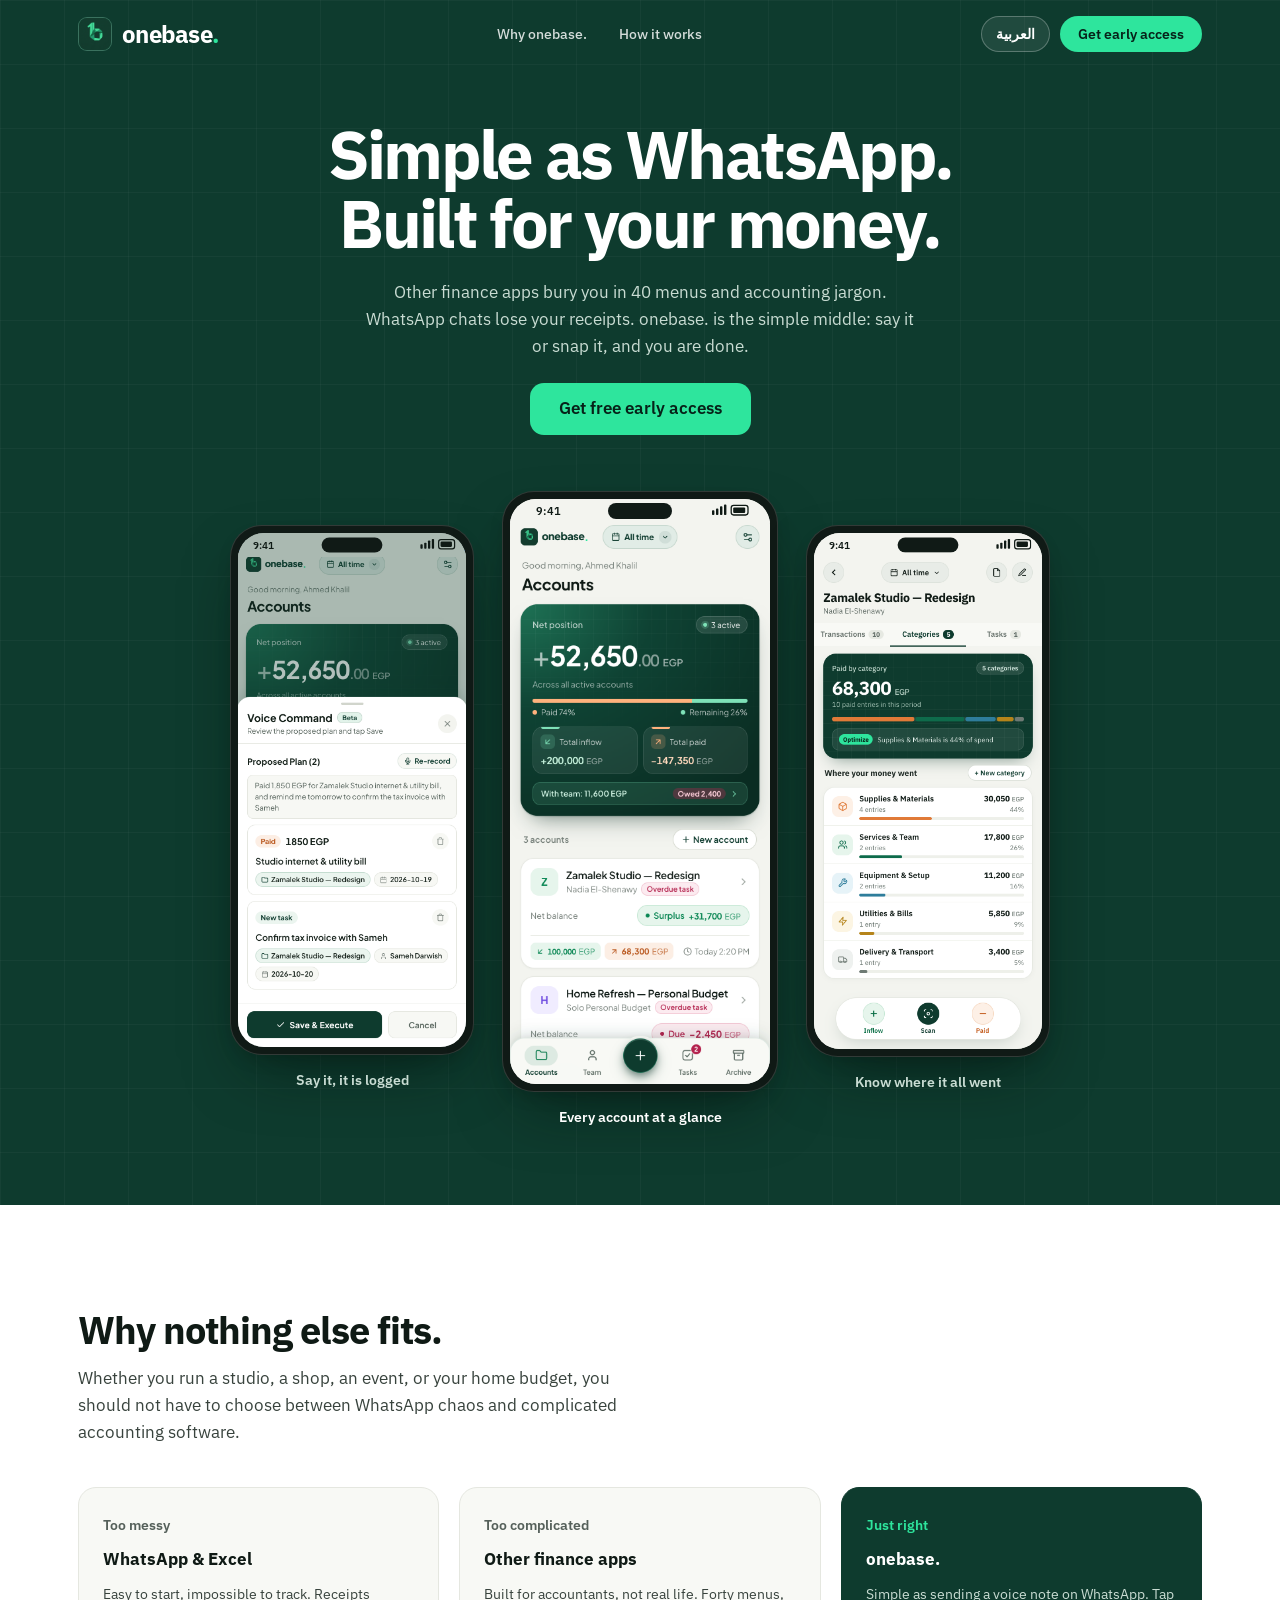
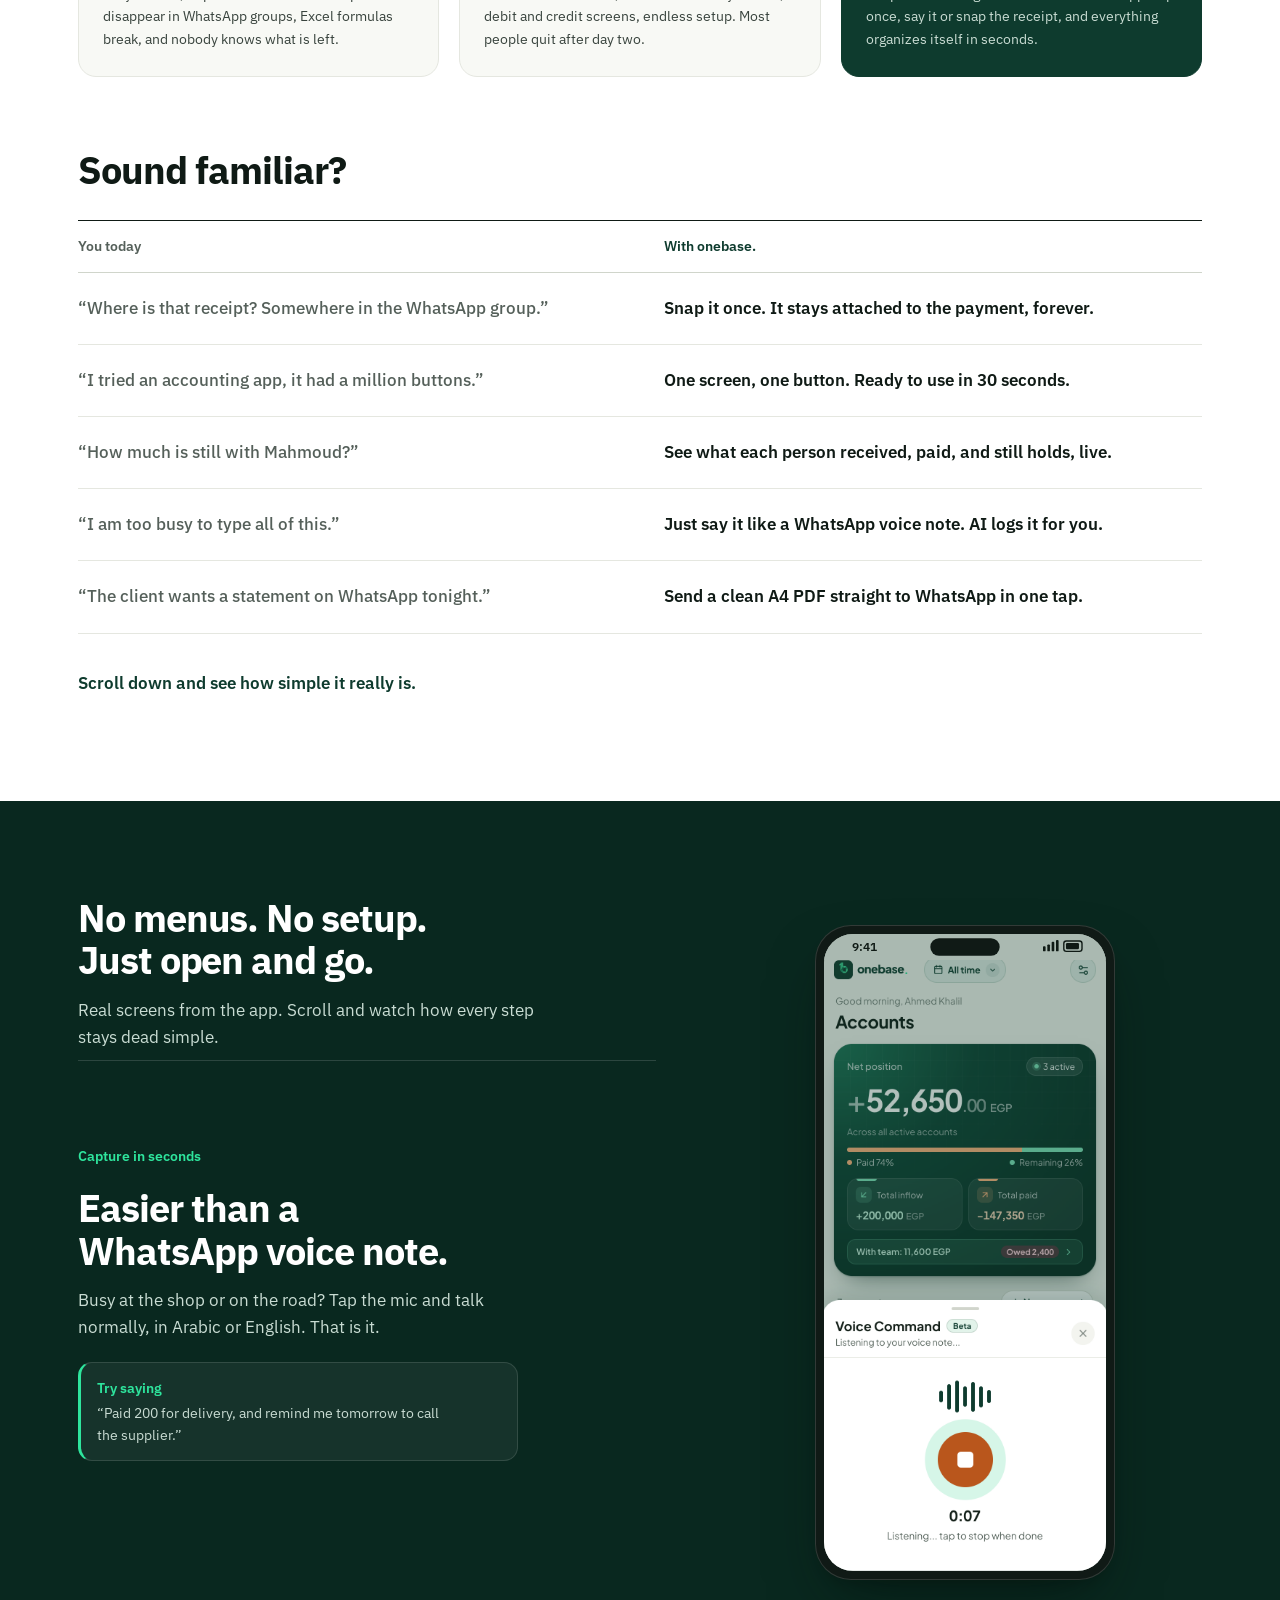
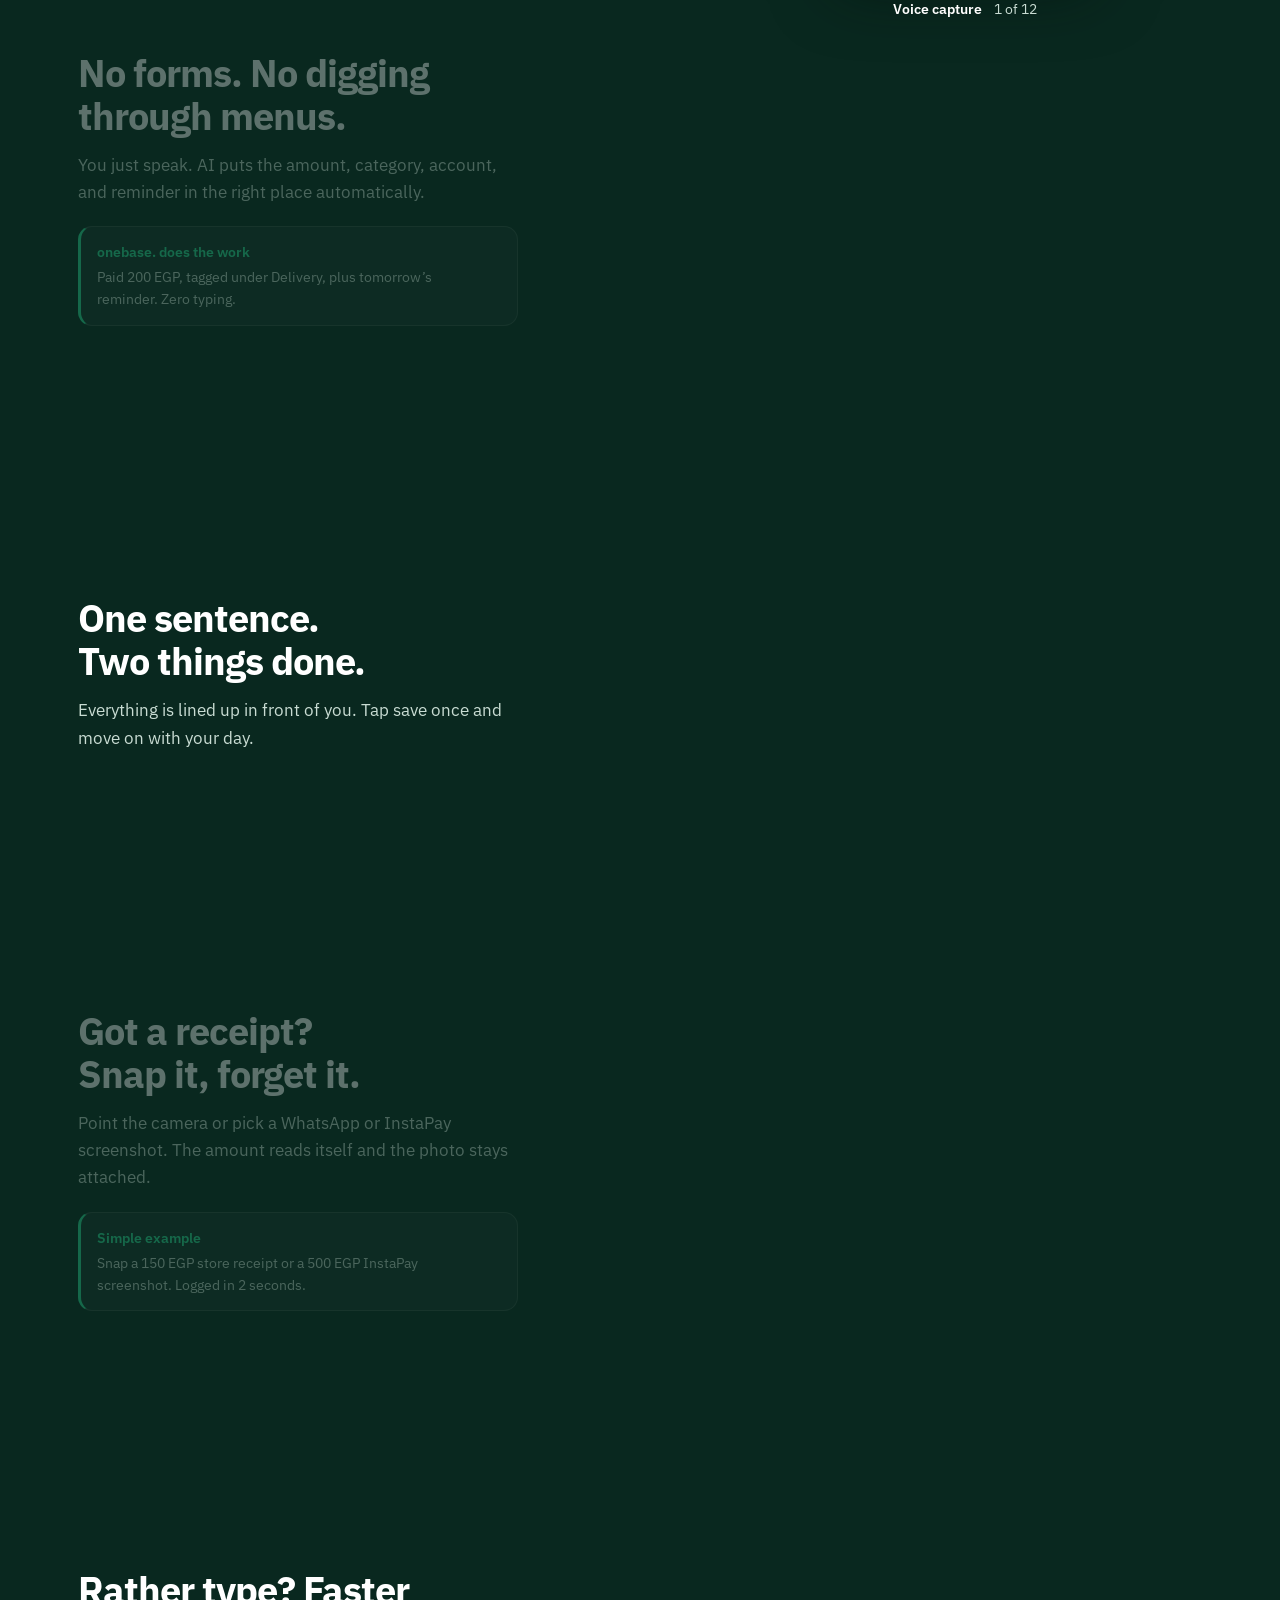
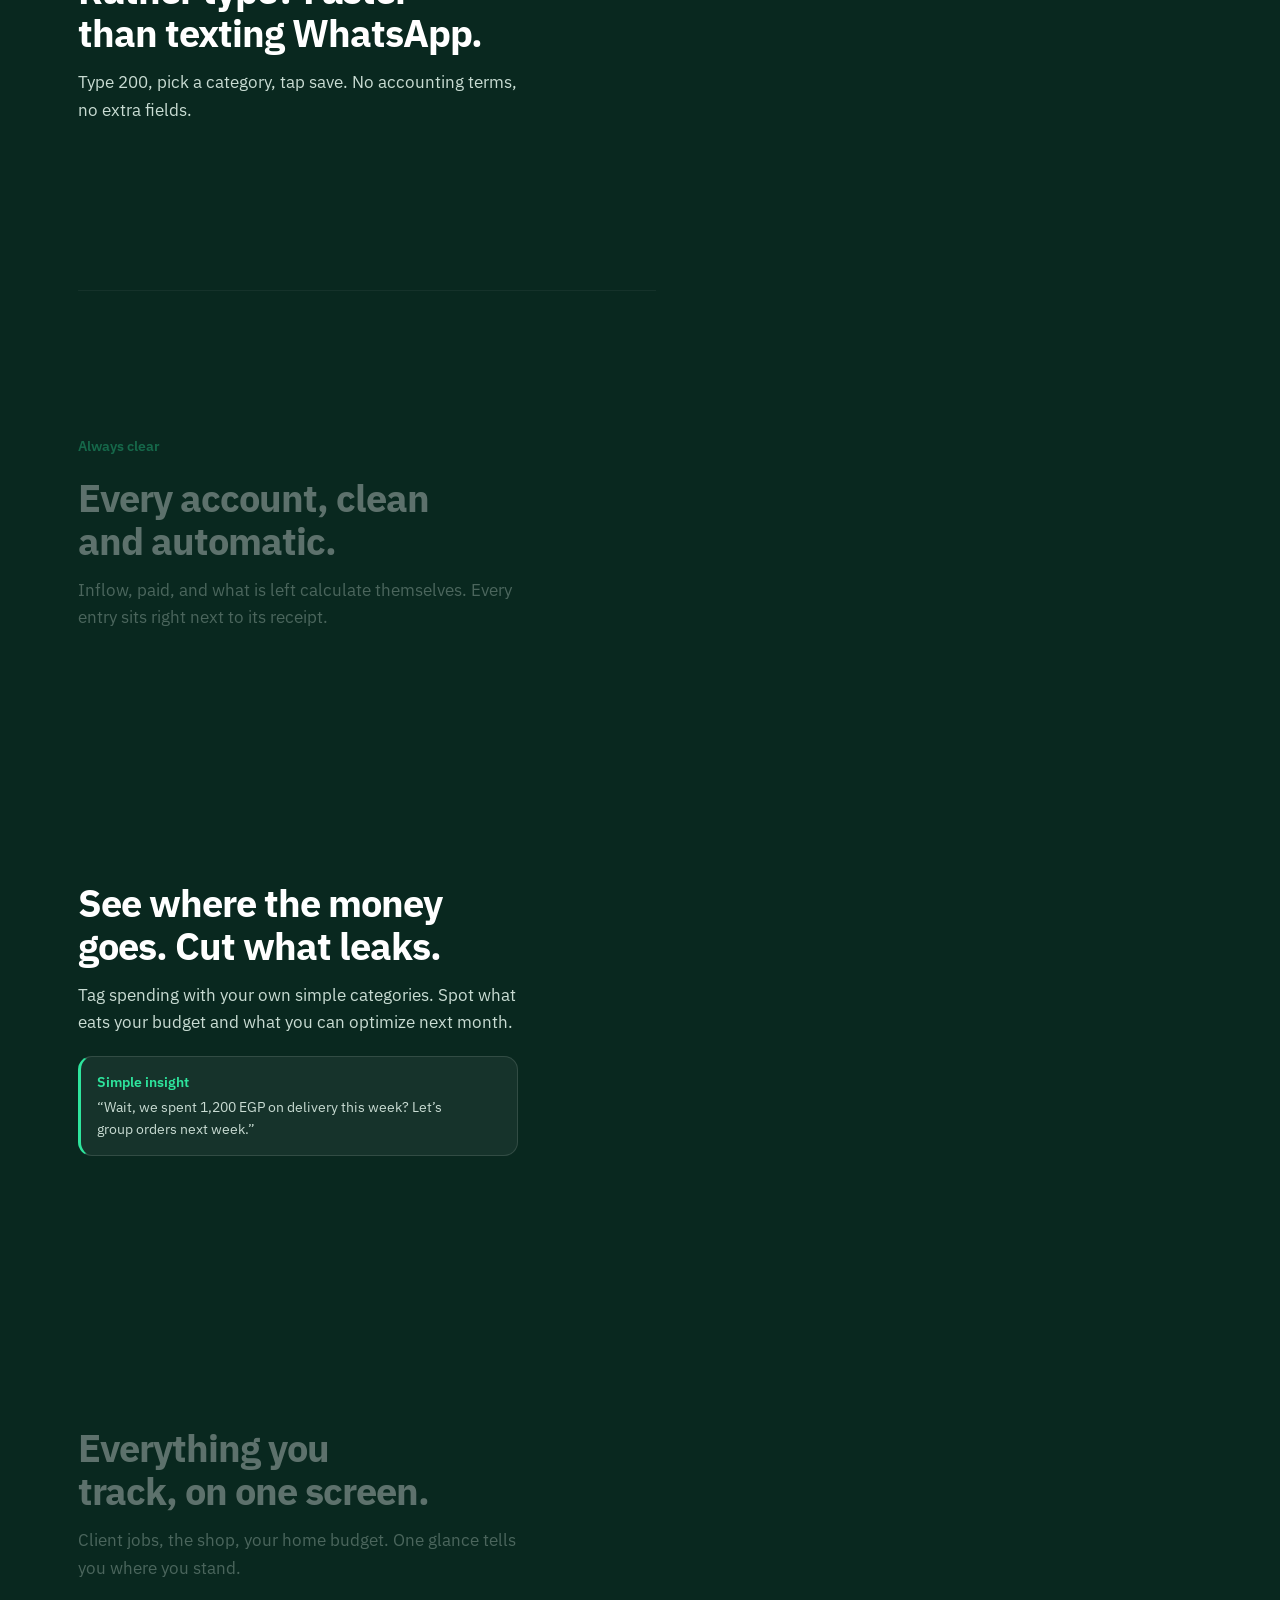
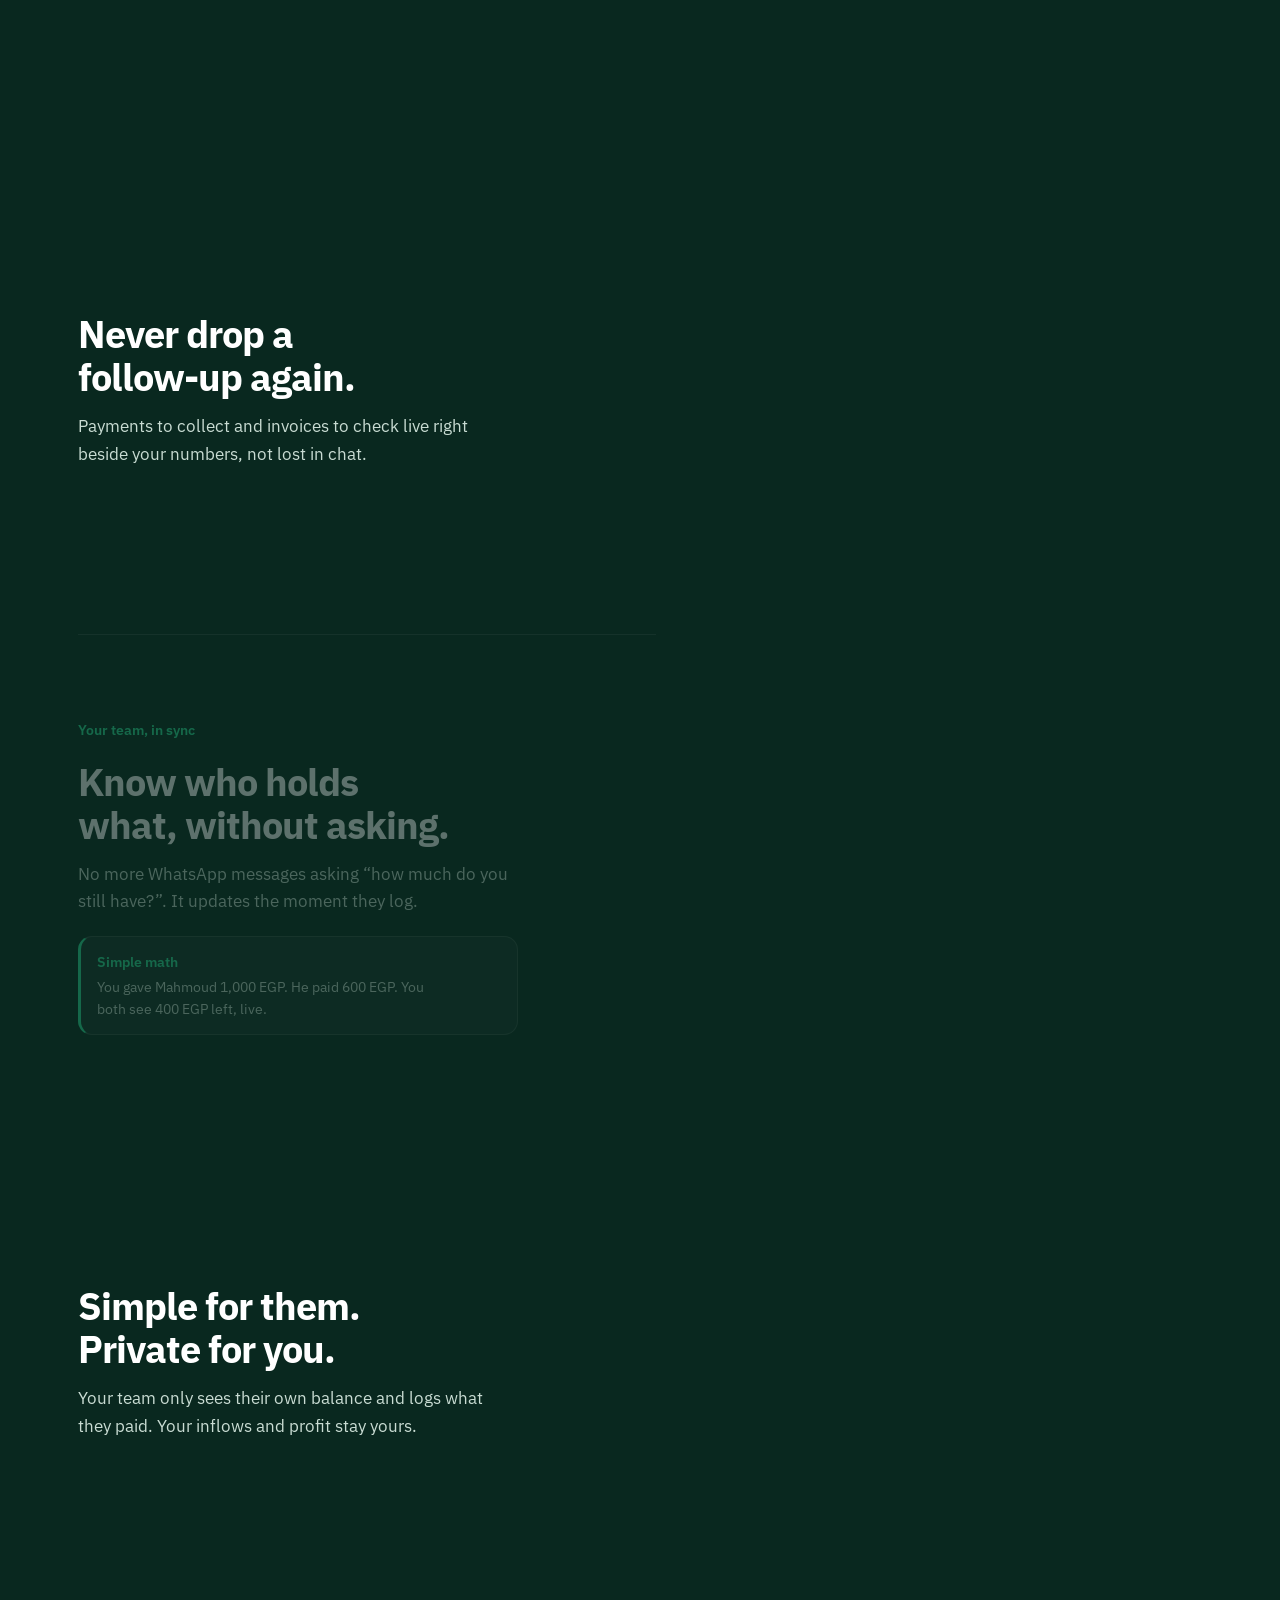
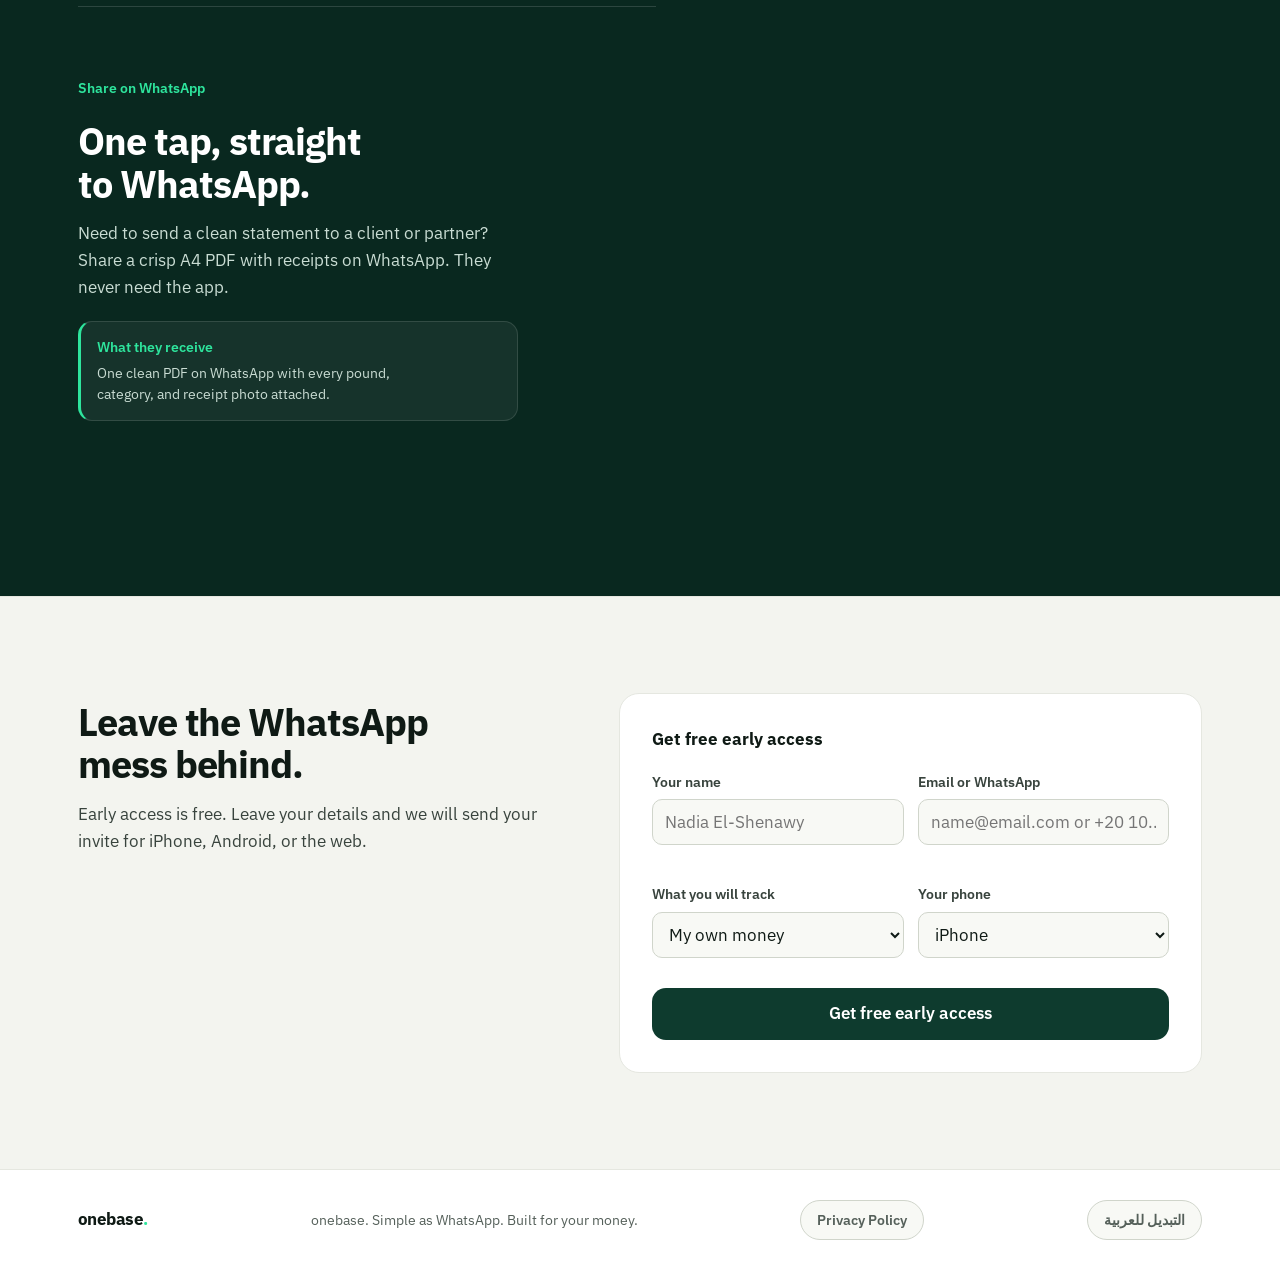
==== commit 66a3f378: "feat: promote latest v7 landing page design to site root" ====
--- a/index.html
+++ b/index.html
@@ -3,21 +3,14 @@
   <head>
     <meta charset="utf-8" />
     <meta name="viewport" content="width=device-width, initial-scale=1" />
-    <title>onebase. — Replace WhatsApp &amp; Excel for Any Account or Team</title>
+    <title>onebase. Simple as WhatsApp. Built for your money.</title>
     <meta
       name="description"
-      content="Log payments and inflows by voice, AI receipt scan, InstaPay screenshot, or quick manual entry. Built for solo accounts and shared team balances with bilingual A4 PDFs."
+      content="Other finance apps bury you in 40 menus. WhatsApp chats lose your receipts. onebase. is the simple middle: say it or snap it, and you are done."
     />
-    <link rel="canonical" href="https://onebase.app/" />
-    <meta property="og:type" content="website" />
-    <meta property="og:url" content="https://onebase.app/" />
-    <meta property="og:title" content="onebase. — Replace WhatsApp &amp; Excel for Any Account or Team" />
-    <meta
-      property="og:description"
-      content="Track accounts, budgets, and team balances in one calm place with Voice AI, receipt scanning, manual entry, and WhatsApp A4 PDFs."
-    />
+    <meta property="og:title" content="onebase. Simple as WhatsApp. Built for your money." />
     <meta property="og:image" content="./assets/branding/app_icon.png" />
-    <meta name="theme-color" content="#FFFFFF" />
+    <meta name="theme-color" content="#0E3B2E" />
     <link rel="icon" type="image/png" href="./assets/branding/app_icon.png" />
     <link rel="preconnect" href="https://fonts.googleapis.com" />
     <link rel="preconnect" href="https://fonts.gstatic.com" crossorigin />
@@ -27,415 +20,127 @@
     />
     <link rel="stylesheet" href="./styles.css" />
     <style>:focus-visible { outline: 2.5px solid #2EE59D; outline-offset: 2px; }</style>
-    <script src="./site-config.js"></script>
+    <script src="../site-config.js"></script>
   </head>
   <body>
-<!--
-THESIS: Replace scattered WhatsApp receipts and Excel sheets with onebase. — built for solo budgets and shared team balances with Voice AI, AI Receipt Scan, InstaPay screenshots, manual entry, and A4 PDF statements.
-OWN-WORLD: Crisp White (#FFFFFF), Warm-Stone (#F3F4EF), Deep Spruce (#0E3B2E), Mint Dot (#2EE59D), unified IBM Plex Sans (EN) + IBM Plex Sans Arabic (AR).
-STORY: Hero addresses WhatsApp + Excel with Owner vs Team Member view, then Flagship 5-Mode Entry & AI Showcase (Voice Listen, AI Processing, Action Plan, AI Receipt Scan, Manual), Solo vs Team modes, Deep Spruce statement, 5-screen App Tour, and Free Beta.
-FIRST VIEWPORT: Clean sticky header, concise WhatsApp & Excel headline, Free Beta & AI Showcase CTAs, and complete upright uncropped iPhone screen.
-FORM: Calm 6-band alternating rhythm ending in Deep Spruce Free Beta form + 11-screen accessible Lightbox.
-FINISH: Zero detect findings, 100% uncropped phone screens (786x1704), edge-matched status bars, unified IBM Plex typography across EN & AR.
--->
     <a class="skip-link" href="#main-content">Skip to content</a>
 
-    <header class="site-header">
+    <header class="site-header" id="site-header">
       <div class="container header-inner">
         <a class="brand-lockup" href="#top" aria-label="onebase. home">
-          <span class="brand-badge">
-            <img src="./assets/branding/app_icon.png" alt="" width="34" height="34" />
-          </span>
+          <span class="brand-badge"><img src="./assets/branding/app_icon.png" alt="" width="34" height="34" /></span>
           <span class="brand-wordmark">onebase<span class="dot">.</span></span>
         </a>
-
         <nav class="nav-links" aria-label="Primary navigation">
-          <a class="nav-link" href="#entry" data-i18n="nav.entry">Easy Entry &amp; AI</a>
-          <a class="nav-link" href="#modes" data-i18n="nav.modes">Solo &amp; Teams</a>
-          <a class="nav-link" href="#tour" data-i18n="nav.tour">Inside the App</a>
+          <a class="nav-link" href="#problem" data-i18n="nav.problem">Why onebase.</a>
+          <a class="nav-link" href="#story" data-i18n="nav.story">How it works</a>
         </nav>
-
         <div class="header-actions">
-          <button type="button" class="lang-btn" id="btn-lang-toggle" aria-label="Switch language to Arabic">
-            العربية
-          </button>
-          <a class="header-cta" href="#early-access" data-i18n="nav.earlyAccess">Join Free Beta</a>
-          <button
-            type="button"
-            class="menu-toggle"
-            id="btn-menu-toggle"
-            aria-expanded="false"
-            aria-controls="mobile-drawer"
-            aria-label="Open menu"
-          >
-            <svg width="20" height="20" viewBox="0 0 24 24" fill="none" stroke="currentColor" stroke-width="2" aria-hidden="true">
-              <line x1="4" y1="7" x2="20" y2="7" />
-              <line x1="4" y1="12" x2="20" y2="12" />
-              <line x1="4" y1="17" x2="20" y2="17" />
-            </svg>
-          </button>
+          <button type="button" class="lang-btn" id="btn-lang" aria-label="Switch language to Arabic">العربية</button>
+          <a class="header-cta" href="#early-access" data-i18n="nav.cta">Get early access</a>
         </div>
-      </div>
-
-      <div class="mobile-drawer" id="mobile-drawer">
-        <nav class="mobile-drawer-nav" aria-label="Mobile navigation">
-          <a class="mobile-drawer-link" href="#entry" data-i18n="nav.entry">Easy Entry &amp; AI</a>
-          <a class="mobile-drawer-link" href="#modes" data-i18n="nav.modes">Solo &amp; Teams</a>
-          <a class="mobile-drawer-link" href="#tour" data-i18n="nav.tour">Inside the App</a>
-          <a class="mobile-drawer-link" href="#early-access" data-i18n="nav.earlyAccess">Join Free Beta</a>
-        </nav>
       </div>
     </header>
 
     <main id="main-content">
-      <!-- 1. Luminous Hero with Full-Height App Screen & Perspective Toggle -->
-      <section class="hero-section" id="top">
-        <div class="container hero-grid">
-          <div class="hero-copy">
-            <h1 class="hero-title" data-i18n="hero.headline">
-              Done with WhatsApp receipts and messy Excel.
-            </h1>
-            <p class="hero-subhead" data-i18n="hero.subhead">
-              Track accounts, budgets, and team balances in one calm place. Speak in Egyptian Arabic or English, snap a paper receipt, share an InstaPay screenshot, or log manually in seconds.
-            </p>
-            <div class="hero-ctas">
-              <a class="btn btn--brand" href="#early-access" data-i18n="hero.ctaPrimary">Join Free Beta</a>
-              <a class="btn btn--outline" href="#entry" data-i18n="hero.ctaSecondary">See Easy Entry &amp; AI</a>
+      <!-- Hero: green, simplicity + WhatsApp promise, three real screens -->
+      <section class="hero" id="top">
+        <div class="container hero-head">
+          <h1 class="hero-title" data-i18n="hero.headline">Simple as WhatsApp. Built for your money.</h1>
+          <p class="hero-sub" data-i18n="hero.subhead">
+            Other finance apps bury you in 40 menus and accounting jargon. WhatsApp chats lose your receipts. onebase. is the simple middle: say it or snap it, and you are done.
+          </p>
+          <a class="btn btn--mint" href="#early-access" data-i18n="hero.cta">Get free early access</a>
+        </div>
+        <div class="container">
+          <div class="hero-triad" id="hero-triad"></div>
+        </div>
+      </section>
+
+      <!-- Problem + Simplicity contrast: WhatsApp/Excel vs Complex Apps vs onebase. -->
+      <section class="problem" id="problem">
+        <div class="container">
+          <div class="problem-head">
+            <h2 class="section-title" data-i18n="problem.compareHeading">Why nothing else fits.</h2>
+            <p class="body-muted" data-i18n="problem.compareLead">Whether you run a studio, a shop, an event, or your home budget, you shouldn't have to choose between WhatsApp chaos and complicated accounting software.</p>
+          </div>
+          <div class="compare-grid" id="compare-grid"></div>
+
+          <div class="pain-block">
+            <h3 class="pain-heading" data-i18n="problem.heading">Sound familiar?</h3>
+            <div class="pain-table">
+              <div class="pain-labels" aria-hidden="true">
+                <span data-i18n="problem.todayLabel">You today</span>
+                <span data-i18n="problem.fixLabel">With onebase.</span>
+              </div>
+              <ul class="pain-list" id="pain-list"></ul>
             </div>
-            <p class="hero-subnote" data-i18n="hero.ctaSubnote">
-              Free Beta on iOS TestFlight, Android &amp; Web — Arabic RTL &amp; English LTR.
-            </p>
-          </div>
-
-          <div class="phone-showcase-col">
-            <div class="perspective-switch" role="tablist" aria-label="App perspective">
-              <button
-                type="button"
-                class="perspective-btn"
-                id="btn-hero-owner"
-                role="tab"
-                aria-selected="true"
-                data-i18n="hero.roleOwner"
-              >
-                All Accounts
-              </button>
-              <button
-                type="button"
-                class="perspective-btn"
-                id="btn-hero-employee"
-                role="tab"
-                aria-selected="false"
-                data-i18n="hero.roleEmployee"
-              >
-                Team Member View
-              </button>
-            </div>
-
-            <button
-              type="button"
-              class="phone-frame phone-trigger"
-              id="hero-phone-frame"
-              data-lightbox-shot="01-owner-home.png"
-              aria-label="Click screen to zoom: All Accounts"
-            >
-              <span class="phone-screen">
-                <span class="phone-status-bar" aria-hidden="true">
-                  <span class="status-time">9:41</span>
-                  <span class="dynamic-island"></span>
-                  <span class="status-icons">
-                    <svg width="14" height="10" viewBox="0 0 16 12" fill="currentColor"><rect x="0" y="7" width="2.5" height="5" rx="0.8"/><rect x="4" y="5" width="2.5" height="7" rx="0.8"/><rect x="8" y="3" width="2.5" height="9" rx="0.8"/><rect x="12" y="1" width="2.5" height="11" rx="0.8"/></svg>
-                    <svg width="18" height="10" viewBox="0 0 22 12" fill="none" stroke="currentColor" stroke-width="1.3"><rect x="1" y="1.5" width="17" height="9" rx="2.2"/><rect x="3" y="3.5" width="13" height="5" rx="1" fill="currentColor" stroke="none"/><path d="M20 4.5v3" stroke-linecap="round"/></svg>
-                  </span>
-                </span>
-                <img
-                  id="hero-phone-img"
-                  src="./assets/screenshots/en/01-owner-home.png"
-                  alt="onebase. All Accounts home screen showing Net position, Paid ratio, and personal plus work accounts"
-                  width="786"
-                  height="1704"
-                />
-              </span>
-            </button>
-
-            <p class="phone-caption" id="hero-phone-caption" data-i18n="hero.ownerCaption">
-              Every active account, paid vs. remaining ratio, and live team balances in one screen.
-            </p>
+            <p class="problem-bridge" data-i18n="problem.bridge">Scroll down and see how simple it really is.</p>
           </div>
         </div>
       </section>
 
-      <!-- 2. Flagship Interactive 5-Mode Entry & AI Showcase (Phone Start / Controls End) -->
-      <section class="story-section story-section--stone" id="entry">
-        <div class="container story-grid story-grid--phone-start">
-          <div class="phone-showcase-col">
-            <button
-              type="button"
-              class="phone-frame phone-frame--sheet-top phone-trigger"
-              id="entry-phone-frame"
-              data-lightbox-shot="09-voice-listening.png"
-              aria-label="Click screen to zoom: Voice Command Listening"
-            >
-              <span class="phone-screen">
-                <span class="phone-status-bar" aria-hidden="true">
-                  <span class="status-time">9:41</span>
-                  <span class="dynamic-island"></span>
-                  <span class="status-icons">
-                    <svg width="14" height="10" viewBox="0 0 16 12" fill="currentColor"><rect x="0" y="7" width="2.5" height="5" rx="0.8"/><rect x="4" y="5" width="2.5" height="7" rx="0.8"/><rect x="8" y="3" width="2.5" height="9" rx="0.8"/><rect x="12" y="1" width="2.5" height="11" rx="0.8"/></svg>
-                    <svg width="18" height="10" viewBox="0 0 22 12" fill="none" stroke="currentColor" stroke-width="1.3"><rect x="1" y="1.5" width="17" height="9" rx="2.2"/><rect x="3" y="3.5" width="13" height="5" rx="1" fill="currentColor" stroke="none"/><path d="M20 4.5v3" stroke-linecap="round"/></svg>
-                  </span>
-                </span>
-                <img
-                  id="entry-phone-img"
-                  src="./assets/screenshots/en/09-voice-listening.png"
-                  alt="onebase. Voice Command recording screen with live audio waveform"
-                  width="786"
-                  height="1704"
-                  loading="lazy"
-                />
-              </span>
-            </button>
-            <p class="phone-caption" id="entry-phone-caption">
-              Step 1 — Voice capture listens cleanly in natural Egyptian Arabic or English
-            </p>
-          </div>
-
-          <div class="story-copy story-copy--entry">
-            <h2 class="section-title" data-i18n="entry.headline">Every fast way to log. Powered by AI.</h2>
-            <p class="section-lead" data-i18n="entry.subhead">
-              Pick any method inside onebase. — speak naturally while busy, snap a receipt, forward an InstaPay slip, or type two numbers by hand.
-            </p>
-
-            <div class="entry-modes" id="entry-modes-list" role="tablist" aria-label="Entry methods showcase"></div>
-
-            <blockquote class="voice-sample-card">
-              <span class="voice-mic-dot" aria-hidden="true">
-                <svg width="16" height="16" viewBox="0 0 24 24" fill="none" stroke="currentColor" stroke-width="2.2">
-                  <rect x="9" y="2" width="6" height="11" rx="3" />
-                  <path d="M5 10a7 7 0 0 0 14 0" />
-                  <line x1="12" y1="17" x2="12" y2="21" />
-                </svg>
-              </span>
-              <span data-i18n="entry.voiceQuote">
-                “Paid 1,850 EGP for Zamalek Studio internet &amp; utility bill, and remind me tomorrow to confirm the tax invoice with Sameh.”
-              </span>
-            </blockquote>
-          </div>
-        </div>
-      </section>
-
-      <!-- 3. Solo Users & Team Balances Showcase (Copy Start / Phone End) -->
-      <section class="story-section story-section--white" id="modes">
+      <!-- Story: instant-sync sticky phone, simple examples, every capability -->
+      <section class="story" id="story">
         <div class="container story-grid">
           <div class="story-copy">
-            <h2 class="section-title" data-i18n="modes.headline">Built for one. Ready for a team.</h2>
-            <p class="section-lead" data-i18n="modes.subhead">
-              Start alone organizing client budgets, events, stores, or personal finances. Add team members only when cash moves between hands.
-            </p>
-
-            <div class="perspective-switch" role="tablist" aria-label="Solo or team mode">
-              <button
-                type="button"
-                class="perspective-btn"
-                id="btn-mode-solo"
-                role="tab"
-                aria-selected="true"
-                data-i18n="modes.soloTab"
-              >
-                Running Solo
-              </button>
-              <button
-                type="button"
-                class="perspective-btn"
-                id="btn-mode-team"
-                role="tab"
-                aria-selected="false"
-                data-i18n="modes.teamTab"
-              >
-                With a Team
-              </button>
-            </div>
-
-            <ul class="check-list" id="modes-bullets"></ul>
+            <header class="story-head">
+              <h2 class="section-title section-title--light" data-i18n="story.heading">No menus. No setup. Just open and go.</h2>
+              <p class="story-lead" data-i18n="story.lead">Real screens from the app. Scroll and watch how every step stays dead simple.</p>
+            </header>
+            <div id="story-acts"></div>
           </div>
-
-          <div class="phone-showcase-col">
-            <button
-              type="button"
-              class="phone-frame phone-trigger"
-              id="modes-phone-frame"
-              data-lightbox-shot="01-owner-home.png"
-              aria-label="Click screen to zoom: Running Solo"
-            >
-              <span class="phone-screen">
-                <span class="phone-status-bar" aria-hidden="true">
-                  <span class="status-time">9:41</span>
-                  <span class="dynamic-island"></span>
-                  <span class="status-icons">
-                    <svg width="14" height="10" viewBox="0 0 16 12" fill="currentColor"><rect x="0" y="7" width="2.5" height="5" rx="0.8"/><rect x="4" y="5" width="2.5" height="7" rx="0.8"/><rect x="8" y="3" width="2.5" height="9" rx="0.8"/><rect x="12" y="1" width="2.5" height="11" rx="0.8"/></svg>
-                    <svg width="18" height="10" viewBox="0 0 22 12" fill="none" stroke="currentColor" stroke-width="1.3"><rect x="1" y="1.5" width="17" height="9" rx="2.2"/><rect x="3" y="3.5" width="13" height="5" rx="1" fill="currentColor" stroke="none"/><path d="M20 4.5v3" stroke-linecap="round"/></svg>
-                  </span>
-                </span>
-                <img
-                  id="modes-phone-img"
-                  src="./assets/screenshots/en/01-owner-home.png"
-                  alt="onebase. Home screen with work accounts and a solo personal budget card"
-                  width="786"
-                  height="1704"
-                  loading="lazy"
-                />
-              </span>
-            </button>
-            <p class="phone-caption" id="modes-phone-caption">
-              Solo &amp; multi-account home — client retainers and personal budgets live calmly side by side
-            </p>
-          </div>
-        </div>
-      </section>
-
-      <!-- 4. Deep Spruce Statement Band -->
-      <section class="statement-band" id="statement">
-        <div class="container container--narrow">
-          <h2 class="statement-heading" data-i18n="statement.text">
-            Whatever you’re managing — if it’s stuck in WhatsApp and Excel, it belongs in onebase.
-          </h2>
-        </div>
-      </section>
-
-      <!-- 5. Inside the App — Complete Real-Screen Tab Walkthrough -->
-      <section class="tour-section" id="tour">
-        <div class="container">
-          <div class="tour-header">
-            <h2 class="section-title" data-i18n="tour.heading">Every screen built around real numbers.</h2>
-            <p class="section-lead" data-i18n="tour.subhead">
-              Browse complete screens directly from onebase. in English or Arabic.
-            </p>
-            <div class="tour-tablist" id="tour-tabs" role="tablist" aria-label="App screens walkthrough"></div>
-          </div>
-
-          <div class="tour-stage">
-            <div class="tour-copy" id="tour-copy-panel" role="tabpanel"></div>
-
-            <div class="phone-showcase-col">
-              <button
-                type="button"
-                class="phone-frame phone-trigger"
-                id="tour-phone-frame"
-                data-lightbox-shot="03-project-ledger.png"
-                aria-label="Click screen to zoom: Account Ledger"
-              >
+          <div class="story-stage-col">
+            <div class="story-stage">
+              <button type="button" class="phone-frame story-frame" id="story-frame" aria-label="Open full screen">
                 <span class="phone-screen">
-                  <span class="phone-status-bar" aria-hidden="true">
-                    <span class="status-time">9:41</span>
-                    <span class="dynamic-island"></span>
-                    <span class="status-icons">
-                      <svg width="14" height="10" viewBox="0 0 16 12" fill="currentColor"><rect x="0" y="7" width="2.5" height="5" rx="0.8"/><rect x="4" y="5" width="2.5" height="7" rx="0.8"/><rect x="8" y="3" width="2.5" height="9" rx="0.8"/><rect x="12" y="1" width="2.5" height="11" rx="0.8"/></svg>
-                      <svg width="18" height="10" viewBox="0 0 22 12" fill="none" stroke="currentColor" stroke-width="1.3"><rect x="1" y="1.5" width="17" height="9" rx="2.2"/><rect x="3" y="3.5" width="13" height="5" rx="1" fill="currentColor" stroke="none"/><path d="M20 4.5v3" stroke-linecap="round"/></svg>
-                    </span>
-                  </span>
-                  <img
-                    id="tour-phone-img"
-                    src="./assets/screenshots/en/03-project-ledger.png"
-                    alt="onebase. Account Ledger screen showing Zamalek Studio inflows, paid transactions, and receipt badges"
-                    width="786"
-                    height="1704"
-                    loading="lazy"
-                  />
+                  <span class="phone-status-bar" aria-hidden="true" data-status></span>
+                  <span class="story-stack" id="story-stack"></span>
                 </span>
               </button>
+              <p class="story-caption" id="story-caption" aria-live="polite"></p>
             </div>
           </div>
         </div>
       </section>
 
-      <!-- 6. Compact Closing Free Beta Band -->
-      <section class="cta-section" id="early-access">
+      <!-- Close -->
+      <section class="cta" id="early-access">
         <div class="container cta-grid">
-          <div class="cta-info">
-            <h2 class="section-title section-title--light" data-i18n="cta.heading">Move off WhatsApp and Excel today.</h2>
-            <p class="cta-lead" data-i18n="cta.lead">
-              Join the Free Beta on iOS TestFlight, Android, or Web — whether you manage accounts alone or with a team.
-            </p>
-
-            <div class="channel-cards">
-              <button type="button" class="channel-btn" id="btn-channel-testflight">
-                <span class="channel-icon" aria-hidden="true">
-                  <svg width="20" height="20" viewBox="0 0 24 24" fill="none" stroke="currentColor" stroke-width="2">
-                    <rect x="6" y="2" width="12" height="20" rx="3" />
-                    <line x1="10" y1="18" x2="14" y2="18" />
-                  </svg>
-                </span>
-                <span>
-                  <strong data-i18n="cta.btnTestflight">iOS TestFlight Beta</strong>
-                  <small data-i18n="cta.btnTestflightSub">iPhone &amp; iPad (App ID 6838113894)</small>
-                </span>
-              </button>
-
-              <button type="button" class="channel-btn" id="btn-channel-android">
-                <span class="channel-icon" aria-hidden="true">
-                  <svg width="20" height="20" viewBox="0 0 24 24" fill="none" stroke="currentColor" stroke-width="2">
-                    <rect x="5" y="7" width="14" height="12" rx="3" />
-                    <path d="M8 4l1.5 2M16 4l-1.5 2" />
-                  </svg>
-                </span>
-                <span>
-                  <strong data-i18n="cta.btnAndroid">Android Beta</strong>
-                  <small data-i18n="cta.btnAndroidSub">APK &amp; Play Testing track</small>
-                </span>
-              </button>
-
-              <button type="button" class="channel-btn" id="btn-channel-whatsapp">
-                <span class="channel-icon" aria-hidden="true">
-                  <svg width="20" height="20" viewBox="0 0 24 24" fill="none" stroke="currentColor" stroke-width="2">
-                    <path d="M21 11.5a8.38 8.38 0 0 1-.9 3.8 8.5 8.5 0 0 1-7.6 4.7 8.38 8.38 0 0 1-3.8-.9L3 21l1.9-5.7a8.38 8.38 0 0 1-.9-3.8 8.5 8.5 0 0 1 4.7-7.6 8.38 8.38 0 0 1 3.8-.9h.5a8.48 8.48 0 0 1 8 8v.5z" />
-                  </svg>
-                </span>
-                <span>
-                  <strong data-i18n="cta.btnWhatsapp">WhatsApp Onboarding</strong>
-                  <small data-i18n="cta.btnWhatsappSub">Quick setup help in Arabic or English</small>
-                </span>
-              </button>
-            </div>
+          <div class="cta-copy">
+            <h2 class="section-title" data-i18n="cta.heading">Leave the WhatsApp mess behind.</h2>
+            <p class="body-muted" data-i18n="cta.lead">Early access is free. Leave your details and we will send your invite for iPhone, Android, or the web.</p>
           </div>
-
-          <div class="early-form-card">
-            <h3 data-i18n="cta.formHeading">Request Free Beta Access</h3>
-            <p class="channel-notice" id="channel-notice" hidden></p>
-
-            <form id="early-access-form" novalidate>
+          <div class="form-panel">
+            <h3 class="form-title" data-i18n="cta.formHeading">Get free early access</h3>
+            <form id="beta-form" novalidate>
               <div class="form-grid">
-                <div class="field-group">
-                  <label for="waitlist-name" data-i18n="cta.labelName">Your Name</label>
-                  <input id="waitlist-name" name="name" type="text" autocomplete="name" data-i18n-placeholder="cta.phName" placeholder="Nadia El-Shenawy" required />
-                  <span class="field-error" id="err-waitlist-name" role="alert"></span>
+                <div class="field">
+                  <label for="f-name" data-i18n="cta.labelName">Your name</label>
+                  <input id="f-name" type="text" autocomplete="name" data-i18n-placeholder="cta.phName" placeholder="Nadia El-Shenawy" />
+                  <span class="field-error" id="err-name" role="alert"></span>
                 </div>
-
-                <div class="field-group">
-                  <label for="waitlist-contact" data-i18n="cta.labelContact">Email or WhatsApp</label>
-                  <input id="waitlist-contact" name="contact" type="text" data-i18n-placeholder="cta.phContact" placeholder="name@email.com or +20 10..." required />
-                  <span class="field-error" id="err-waitlist-contact" role="alert"></span>
+                <div class="field">
+                  <label for="f-contact" data-i18n="cta.labelContact">Email or WhatsApp</label>
+                  <input id="f-contact" type="text" data-i18n-placeholder="cta.phContact" placeholder="name@email.com or +20 10..." />
+                  <span class="field-error" id="err-contact" role="alert"></span>
                 </div>
-
-                <div class="field-group">
-                  <label for="waitlist-business" data-i18n="cta.labelBusiness">How You Use onebase.</label>
-                  <select id="waitlist-business" name="businessType"></select>
+                <div class="field">
+                  <label for="f-use" data-i18n="cta.labelUse">What you will track</label>
+                  <select id="f-use"></select>
                 </div>
-
-                <div class="field-group">
-                  <label for="waitlist-platform" data-i18n="cta.labelPlatform">Platform</label>
-                  <select id="waitlist-platform" name="platform"></select>
+                <div class="field">
+                  <label for="f-platform" data-i18n="cta.labelPlatform">Your phone</label>
+                  <select id="f-platform"></select>
                 </div>
               </div>
-
-              <span class="field-error" id="err-waitlist-submit" role="alert"></span>
-              <button type="submit" class="btn btn--brand btn--full" id="btn-waitlist-submit" data-i18n="cta.submitBtn">
-                Join Free Beta
-              </button>
+              <span class="field-error" id="err-submit" role="alert"></span>
+              <button type="submit" class="btn btn--brand btn--full" id="btn-submit" data-i18n="cta.submit">Get free early access</button>
             </form>
-
-            <div class="form-success" id="form-success-box" hidden aria-live="polite">
+            <div class="form-success" id="form-success" hidden aria-live="polite">
               <strong id="success-title"></strong>
               <p id="success-body"></p>
-              <button type="button" class="btn btn--outline btn--sm" id="btn-form-reset"></button>
+              <button type="button" class="btn btn--outline" id="btn-reset"></button>
             </div>
           </div>
         </div>
@@ -444,75 +149,33 @@
 
     <footer class="site-footer">
       <div class="container footer-row">
-        <a class="brand-lockup brand-lockup--footer" href="#top" aria-label="onebase. top">
-          <span class="brand-badge brand-badge--footer">
-            <img src="./assets/branding/app_icon.png" alt="" width="30" height="30" />
-          </span>
-          <span class="brand-wordmark">onebase<span class="dot">.</span></span>
-        </a>
-        <span class="footer-copy" data-i18n="footer.copyright">onebase. — Clear Accounts, Voice &amp; Receipt Entry, and Team Balances.</span>
-        <a class="footer-lang-link" href="./privacy/" style="text-decoration:none;">Privacy Policy</a>
-        <button type="button" class="footer-lang-link" id="btn-footer-lang" data-i18n="footer.switchLang">
-          التبديل للعربية
-        </button>
+        <span class="brand-wordmark footer-mark">onebase<span class="dot">.</span></span>
+        <span class="footer-copy" data-i18n="footer.copy">onebase. Simple as WhatsApp. Built for your money.</span>
+        <a class="footer-lang" href="./privacy/" style="text-decoration:none;">Privacy Policy</a>
+        <button type="button" class="footer-lang" id="btn-lang-footer" data-i18n="footer.switchLang">التبديل للعربية</button>
       </div>
     </footer>
 
-    <!-- Full-Screen App Screen Lightbox (All 11 App Screens) -->
-    <div
-      class="modal-backdrop"
-      id="gallery-lightbox"
-      role="dialog"
-      aria-modal="true"
-      aria-labelledby="lightbox-title"
-      hidden
-    >
+    <div class="lightbox" id="lightbox" role="dialog" aria-modal="true" aria-labelledby="lightbox-title" hidden>
       <div class="lightbox-dialog">
         <div class="lightbox-bar">
           <strong id="lightbox-title"></strong>
           <div class="lightbox-controls">
-            <button
-              type="button"
-              class="lightbox-icon-btn"
-              id="lightbox-prev"
-              data-i18n-aria="lightbox.prev"
-              aria-label="Previous screen"
-            >
-              <svg width="18" height="18" viewBox="0 0 24 24" fill="none" stroke="currentColor" stroke-width="2.2" aria-hidden="true">
-                <polyline points="15 18 9 12 15 6" />
-              </svg>
+            <button type="button" class="lightbox-btn" id="lb-prev" data-i18n-aria="lightbox.prev" aria-label="Previous screen">
+              <svg width="18" height="18" viewBox="0 0 24 24" fill="none" stroke="currentColor" stroke-width="2.2" aria-hidden="true"><polyline points="15 18 9 12 15 6" /></svg>
             </button>
-            <button
-              type="button"
-              class="lightbox-icon-btn"
-              id="lightbox-next"
-              data-i18n-aria="lightbox.next"
-              aria-label="Next screen"
-            >
-              <svg width="18" height="18" viewBox="0 0 24 24" fill="none" stroke="currentColor" stroke-width="2.2" aria-hidden="true">
-                <polyline points="9 18 15 12 9 6" />
-              </svg>
+            <button type="button" class="lightbox-btn" id="lb-next" data-i18n-aria="lightbox.next" aria-label="Next screen">
+              <svg width="18" height="18" viewBox="0 0 24 24" fill="none" stroke="currentColor" stroke-width="2.2" aria-hidden="true"><polyline points="9 18 15 12 9 6" /></svg>
             </button>
-            <button
-              type="button"
-              class="lightbox-icon-btn"
-              id="lightbox-close"
-              data-i18n-aria="lightbox.close"
-              aria-label="Close preview"
-            >
-              <svg width="18" height="18" viewBox="0 0 24 24" fill="none" stroke="currentColor" stroke-width="2.2" aria-hidden="true">
-                <line x1="18" y1="6" x2="6" y2="18" />
-                <line x1="6" y1="6" x2="18" y2="18" />
-              </svg>
+            <button type="button" class="lightbox-btn" id="lb-close" data-i18n-aria="lightbox.close" aria-label="Close">
+              <svg width="18" height="18" viewBox="0 0 24 24" fill="none" stroke="currentColor" stroke-width="2.2" aria-hidden="true"><line x1="18" y1="6" x2="6" y2="18" /><line x1="6" y1="6" x2="18" y2="18" /></svg>
             </button>
           </div>
         </div>
-        <div class="lightbox-img-wrap">
-          <img id="lightbox-img" src="./assets/screenshots/en/09-voice-listening.png" alt="onebase. application screen preview" />
-        </div>
+        <div class="lightbox-img-wrap"><img id="lightbox-img" src="./assets/screenshots/en/01-owner-home.png" alt="" /></div>
       </div>
     </div>
 
-    <script type="module" src="./main.js"></script>
+    <script type="module" src="./app.js"></script>
   </body>
 </html>
--- a/styles.css
+++ b/styles.css
@@ -1,65 +1,52 @@
 /* ==========================================================================
-   onebase. — Luminous Bilingual Showcase Stylesheet (v3)
-   Unified Typography: IBM Plex Sans (EN & Tabular Numerals) + IBM Plex Sans Arabic (RTL)
-   Palette: Crisp White (#FFFFFF), Warm-Stone (#F3F4EF), Deep Spruce (#0E3B2E), Mint (#2EE59D)
+   onebase. v7
+   Simplicity + WhatsApp hero -> 3-way contrast + pain/fix -> Instant-sync
+   sticky-phone story -> Warm-Stone early access.
+   Two families (IBM Plex Sans / Arabic), three body sizes below the hero.
    ========================================================================== */
 
 :root {
   --white: #FFFFFF;
   --canvas: #F3F4EF;
   --surface-subtle: #F8F9F5;
-  --sunken: #ECEEE8;
-  --sage-pill: #E1ECE6;
-  --sage-pill-border: #C2D5CB;
-
   --line: #E5E7E0;
   --line-strong: #D0D5CB;
 
   --ink: #0F1A15;
-  --ink-secondary: #38433D;
+  --ink-2: #38433D;
   --muted: #55605A;
 
   --brand: #0E3B2E;
-  --brand-splash: #143D2F;
   --brand-mid: #14563F;
-  --brand-dark: #09281F;
-  --dot-mint: #2EE59D;
-  --dot-mint-hover: #49EBAB;
+  --brand-deep: #09281F;
+  --mint: #2EE59D;
+  --mint-hover: #52EEA9;
+  --mint-ink: #072219;
   --on-brand: #FFFFFF;
-  --on-brand-muted: #D2E3DB;
-  --brand-rule: rgba(255, 255, 255, 0.16);
-
-  /* Contrast-verified semantic flows (WCAG AA >= 4.5:1) */
+  --on-brand-muted: #C9DCD3;
+  --brand-rule: rgba(255, 255, 255, 0.14);
+
   --inflow-ink: #076D43;
   --inflow-bg: #E6F5EC;
   --due: #B4234E;
 
   --font-en: "IBM Plex Sans", -apple-system, BlinkMacSystemFont, "Segoe UI", sans-serif;
   --font-ar: "IBM Plex Sans Arabic", "IBM Plex Sans", -apple-system, BlinkMacSystemFont, sans-serif;
-  --font-num: "IBM Plex Sans", -apple-system, BlinkMacSystemFont, sans-serif;
-
-  --radius-sm: 10px;
-  --radius-md: 14px;
-  --radius-lg: 20px;
-  --radius-pill: 999px;
-  --ease-out: cubic-bezier(0.22, 1, 0.36, 1);
-}
-
-*,
-*::before,
-*::after {
-  box-sizing: border-box;
-}
-
-[hidden] {
-  display: none !important;
-}
+
+  --text-heading: clamp(1.9rem, 3vw, 2.6rem);
+  --text-body: 1.0625rem;
+  --text-sm: 0.875rem;
+
+  --ease: cubic-bezier(0.22, 1, 0.36, 1);
+  --header-h: 68px;
+}
+
+*, *::before, *::after { box-sizing: border-box; }
+[hidden] { display: none !important; }
 
 html {
   scroll-behavior: smooth;
-  background: var(--white);
-  color: var(--ink);
-  font-size: 16px;
+  background: var(--brand);
   -webkit-font-smoothing: antialiased;
   text-rendering: optimizeLegibility;
 }
@@ -69,1215 +56,450 @@
   background: var(--white);
   color: var(--ink);
   font-family: var(--font-en);
-  font-weight: 400;
-  line-height: 1.62;
-  overflow-x: hidden;
-}
-
-[dir="rtl"] body {
-  font-family: var(--font-ar);
-  line-height: 1.74;
-}
-
-h1,
-h2,
-h3,
-h4 {
+  font-size: var(--text-body);
+  line-height: 1.6;
+  overflow-x: clip;
+  font-variant-numeric: tabular-nums lining-nums;
+}
+
+[dir="rtl"] body { font-family: var(--font-ar); line-height: 1.72; }
+
+h1, h2, h3, h4 { margin: 0; font-weight: 700; text-wrap: balance; }
+p { margin: 0; }
+img { display: block; max-width: 100%; height: auto; }
+button, input, select { font: inherit; color: inherit; }
+a { color: inherit; text-decoration: none; }
+:focus-visible { outline: 2.5px solid var(--mint); outline-offset: 2px; }
+section[id] { scroll-margin-top: var(--header-h); }
+
+.container { width: min(1180px, 100%); margin-inline: auto; padding-inline: 28px; }
+
+.skip-link {
+  position: absolute; inset-block-start: -52px; inset-inline-start: 16px; z-index: 200;
+  padding: 10px 16px; border-radius: 10px; background: var(--mint); color: var(--mint-ink);
+  font-size: var(--text-sm); font-weight: 600; transition: inset-block-start 160ms var(--ease);
+}
+.skip-link:focus { inset-block-start: 12px; }
+
+.brand-wordmark {
+  direction: ltr; unicode-bidi: isolate; font-family: var(--font-en);
+  font-weight: 700; letter-spacing: -0.03em; line-height: 1; display: inline-flex; align-items: baseline;
+}
+.brand-wordmark .dot { color: var(--mint); }
+
+/* ---------------------------------------------------------------- Header */
+.site-header {
+  position: fixed; inset-block-start: 0; inset-inline: 0; z-index: 80;
+  background: transparent; border-block-end: 1px solid transparent;
+  transition: background-color 200ms var(--ease), border-color 200ms var(--ease);
+}
+.site-header--scrolled {
+  background: var(--white);
+  border-block-end-color: var(--line);
+}
+.header-inner { display: flex; align-items: center; justify-content: space-between; gap: 20px; min-height: var(--header-h); }
+.brand-lockup { display: inline-flex; align-items: center; gap: 10px; direction: ltr; flex-shrink: 0; }
+.brand-badge {
+  width: 34px; height: 34px; border-radius: 9px; overflow: hidden; background: var(--brand-mid);
+  border: 1px solid rgba(255, 255, 255, 0.16); display: inline-flex;
+  transition: border-color 200ms var(--ease);
+}
+.site-header--scrolled .brand-badge { background: var(--brand); border-color: transparent; }
+.brand-badge img { width: 34px; height: 34px; object-fit: cover; transform: scale(1.36); }
+.site-header .brand-wordmark { font-size: 1.5rem; color: var(--on-brand); transition: color 200ms var(--ease); }
+.site-header--scrolled .brand-wordmark { color: var(--ink); }
+
+.nav-links { display: flex; gap: 32px; }
+.nav-link { font-size: var(--text-sm); font-weight: 500; color: rgba(255, 255, 255, 0.82); transition: color 160ms var(--ease); }
+.nav-link:hover { color: var(--on-brand); }
+.site-header--scrolled .nav-link { color: var(--muted); }
+.site-header--scrolled .nav-link:hover { color: var(--ink); }
+
+.header-actions { display: flex; align-items: center; gap: 10px; }
+.lang-btn {
+  min-height: 36px; padding-inline: 14px; border-radius: 999px;
+  border: 1px solid rgba(255, 255, 255, 0.26); background: rgba(255, 255, 255, 0.08);
+  color: var(--on-brand); font-size: var(--text-sm); font-weight: 600; cursor: pointer;
+  transition: background-color 160ms var(--ease), border-color 160ms var(--ease), color 160ms var(--ease);
+}
+.lang-btn:hover { background: rgba(255, 255, 255, 0.16); border-color: rgba(255, 255, 255, 0.44); }
+.site-header--scrolled .lang-btn {
+  border-color: var(--line-strong); background: var(--surface-subtle); color: var(--ink);
+}
+.site-header--scrolled .lang-btn:hover { border-color: var(--brand); background: var(--white); }
+
+.header-cta {
+  display: inline-flex; align-items: center; min-height: 36px; padding-inline: 18px; border-radius: 999px;
+  background: var(--mint); color: var(--mint-ink); font-size: var(--text-sm); font-weight: 600;
+  transition: background-color 160ms var(--ease), color 160ms var(--ease);
+}
+.header-cta:hover { background: var(--mint-hover); }
+.site-header--scrolled .header-cta { background: var(--brand); color: var(--on-brand); }
+.site-header--scrolled .header-cta:hover { background: var(--brand-mid); }
+
+/* ---------------------------------------------------------------- Buttons */
+.btn {
+  display: inline-flex; align-items: center; justify-content: center; min-height: 52px; padding-inline: 28px;
+  border-radius: 14px; border: 1.5px solid transparent; font-size: var(--text-body); font-weight: 600; cursor: pointer;
+  transition: background-color 160ms var(--ease), border-color 160ms var(--ease), transform 140ms var(--ease);
+}
+.btn:active { transform: scale(0.985); }
+.btn:disabled { opacity: 0.55; cursor: not-allowed; }
+.btn--mint { background: var(--mint); color: var(--mint-ink); }
+.btn--mint:hover { background: var(--mint-hover); }
+.btn--brand { background: var(--brand); color: var(--on-brand); }
+.btn--brand:hover { background: var(--brand-mid); }
+.btn--outline { background: var(--white); border-color: var(--line-strong); color: var(--ink); }
+.btn--outline:hover { border-color: var(--brand); }
+.btn--full { width: 100%; }
+
+/* ---------------------------------------------------------------- Phone frame */
+.phone-frame {
+  appearance: none; display: block; width: 100%; padding: 8px; border-radius: 36px;
+  border: 1px solid rgba(255, 255, 255, 0.14); background: #101A16; cursor: zoom-in; text-align: start;
+  box-shadow: 0 28px 64px -22px rgba(4, 16, 12, 0.62), 0 8px 20px -10px rgba(4, 16, 12, 0.35);
+  transition: transform 220ms var(--ease), box-shadow 220ms var(--ease);
+}
+.phone-frame:hover { transform: translateY(-4px); }
+.phone-screen { display: block; position: relative; overflow: hidden; border-radius: 29px; background: var(--canvas); }
+.phone-status-bar {
+  display: block; position: relative; z-index: 2; height: 26px;
+  direction: ltr; unicode-bidi: isolate;
+  background: var(--canvas); color: var(--ink);
+  transition: background-color 160ms var(--ease), color 160ms var(--ease);
+}
+.status-svg { display: block; width: 100%; height: 100%; }
+.phone-screen > img { width: 100%; height: auto; margin-block-start: -2px; }
+.phone-frame[data-top="sheet"] .phone-screen > img,
+.story-frame[data-top="sheet"] .story-stack img.is-sheet { transform: scale(1.012); }
+.phone-frame[data-top="sheet"] .phone-screen > img { margin-block-start: -4px; }
+.story-stack img.is-sheet { top: -4px; }
+
+.phone-frame[data-top="sheet"] .phone-status-bar,
+.phone-frame[data-top="sheet"] .phone-screen { background: #AAB9B1; }
+.phone-frame[data-top="dark"] .phone-status-bar,
+.phone-frame[data-top="dark"] .phone-screen { background: #1C6B50; }
+.phone-frame[data-top="dark"] .phone-status-bar { color: var(--on-brand); }
+.phone-frame[data-top="manual"] .phone-status-bar,
+.phone-frame[data-top="manual"] .phone-screen { background: #898F8A; }
+
+/* ---------------------------------------------------------------- Hero */
+.hero {
+  background-color: var(--brand);
+  background-image:
+    linear-gradient(to right, rgba(255, 255, 255, 0.032) 1px, transparent 1px),
+    linear-gradient(to bottom, rgba(255, 255, 255, 0.032) 1px, transparent 1px);
+  background-size: 64px 64px;
+  color: var(--on-brand);
+  padding-block: calc(var(--header-h) + 52px) 76px;
+}
+.hero-head { display: flex; flex-direction: column; align-items: center; text-align: center; gap: 22px; }
+.hero-title {
+  font-size: clamp(2.6rem, 5.2vw, 4.35rem); line-height: 1.03; letter-spacing: -0.04em;
+  color: var(--on-brand); max-width: 17ch;
+}
+[dir="rtl"] .hero-title { font-size: clamp(2.3rem, 4.4vw, 3.8rem); line-height: 1.22; letter-spacing: 0; max-width: 18ch; }
+.hero-sub { font-size: var(--text-body); color: var(--on-brand-muted); max-width: 56ch; }
+
+.hero-triad {
+  margin-block-start: 56px;
+  display: flex;
+  justify-content: center;
+  align-items: flex-start;
+  gap: 28px;
+}
+.triad-item {
   margin: 0;
-  font-family: var(--font-en);
-  font-weight: 700;
-  letter-spacing: -0.024em;
-  line-height: 1.1;
-  text-wrap: balance;
-}
-
-[dir="rtl"] h1,
-[dir="rtl"] h2,
-[dir="rtl"] h3,
-[dir="rtl"] h4 {
-  font-family: var(--font-ar);
-  letter-spacing: 0;
-  line-height: 1.28;
-}
-
-p {
-  margin: 0;
-}
-
-img {
-  display: block;
-  max-width: 100%;
-  height: auto;
-}
-
-button,
-input,
-select {
-  font: inherit;
-  color: inherit;
-}
-
-a {
-  color: inherit;
-  text-decoration: none;
-}
-
-section[id] {
-  scroll-margin-top: 76px;
-}
-
-.ltr-num {
-  direction: ltr;
-  unicode-bidi: isolate;
-  font-family: var(--font-num);
-  font-variant-numeric: tabular-nums lining-nums;
-  display: inline-block;
-}
-
-.brand-wordmark {
-  direction: ltr;
-  unicode-bidi: isolate;
-  font-family: var(--font-en);
-  font-weight: 700;
-  letter-spacing: -0.03em;
-  line-height: 1;
-  display: inline-flex;
-  align-items: baseline;
-}
-
-.brand-wordmark .dot {
-  color: var(--dot-mint);
-}
-
-.skip-link {
-  position: absolute;
-  inset-block-start: -48px;
-  inset-inline-start: 16px;
-  z-index: 200;
-  padding: 10px 16px;
-  border-radius: var(--radius-sm);
-  background: var(--brand);
-  color: var(--on-brand);
-  font-weight: 600;
-  transition: inset-block-start 160ms var(--ease-out);
-}
-
-.skip-link:focus {
-  inset-block-start: 14px;
-}
-
-.container {
-  width: min(1140px, 100%);
-  margin-inline: auto;
-  padding-inline: 28px;
-}
-
-.container--narrow {
-  width: min(860px, 100%);
-}
-
-/* ==========================================================================
-   Sticky Luminous Navigation Bar
-   ========================================================================== */
-.site-header {
-  position: sticky;
-  top: 0;
-  z-index: 60;
-  background: var(--white);
-  border-block-end: 1px solid var(--line);
-}
-
-.header-inner {
-  display: flex;
-  align-items: center;
-  justify-content: space-between;
-  gap: 20px;
-  min-height: 68px;
-}
-
-.brand-lockup {
-  display: inline-flex;
-  align-items: center;
-  gap: 10px;
-  direction: ltr;
-  flex-shrink: 0;
-}
-
-.brand-badge {
-  width: 34px;
-  height: 34px;
-  border-radius: 9px;
-  overflow: hidden;
-  background: var(--brand-splash);
-  display: inline-flex;
-  align-items: center;
-  justify-content: center;
-}
-
-.brand-badge img {
-  width: 34px;
-  height: 34px;
-  object-fit: cover;
-  transform: scale(1.36);
-}
-
-.brand-lockup .brand-wordmark {
-  font-size: 1.28rem;
-  color: var(--ink);
-}
-
-.nav-links {
-  display: flex;
-  align-items: center;
-  gap: 28px;
-}
-
-.nav-link {
-  font-size: 0.92rem;
-  font-weight: 500;
-  color: var(--muted);
-  transition: color 160ms var(--ease-out);
-}
-
-.nav-link:hover {
-  color: var(--ink);
-}
-
-.header-actions {
-  display: flex;
-  align-items: center;
-  gap: 10px;
-}
-
-.lang-btn {
-  min-height: 36px;
-  padding-inline: 14px;
-  border-radius: var(--radius-pill);
-  border: 1px solid var(--line-strong);
-  background: var(--surface-subtle);
-  color: var(--ink);
-  font-size: 0.85rem;
-  font-weight: 600;
-  cursor: pointer;
-  transition: border-color 150ms var(--ease-out), background-color 150ms var(--ease-out);
-}
-
-.lang-btn:hover {
-  border-color: var(--brand);
-  background: var(--sage-pill);
-}
-
-.header-cta {
-  display: inline-flex;
-  align-items: center;
-  justify-content: center;
-  min-height: 36px;
-  padding-inline: 18px;
-  border-radius: var(--radius-pill);
-  background: var(--brand);
-  color: var(--on-brand);
-  font-size: 0.86rem;
-  font-weight: 600;
-  transition: background-color 150ms var(--ease-out);
-}
-
-.header-cta:hover {
-  background: var(--brand-mid);
-}
-
-.menu-toggle {
-  display: none;
-  align-items: center;
-  justify-content: center;
-  width: 40px;
-  height: 40px;
-  border-radius: var(--radius-sm);
-  border: 1px solid var(--line-strong);
-  background: var(--white);
-  color: var(--ink);
-  cursor: pointer;
-}
-
-.mobile-drawer {
-  display: none;
-  background: var(--white);
-  border-block-end: 1px solid var(--line);
-  padding: 12px 24px 20px;
-}
-
-.mobile-drawer.is-open {
-  display: block;
-}
-
-.mobile-drawer-nav {
-  display: flex;
-  flex-direction: column;
-  gap: 8px;
-}
-
-.mobile-drawer-link {
-  padding-block: 10px;
-  font-size: 1rem;
-  font-weight: 600;
-  color: var(--ink);
-  border-block-end: 1px solid var(--line);
-}
-
-/* ==========================================================================
-   Shared Buttons & Lists
-   ========================================================================== */
-.btn {
-  display: inline-flex;
-  align-items: center;
-  justify-content: center;
-  gap: 8px;
-  min-height: 48px;
-  padding-inline: 24px;
-  border-radius: var(--radius-md);
-  font-size: 0.95rem;
-  font-weight: 600;
-  border: 1.5px solid transparent;
-  cursor: pointer;
-  transition: background-color 160ms var(--ease-out), border-color 160ms var(--ease-out), transform 140ms var(--ease-out);
-}
-
-.btn:active {
-  transform: scale(0.985);
-}
-
-.btn:disabled {
-  opacity: 0.5;
-  cursor: not-allowed;
-}
-
-.btn--sm {
-  min-height: 40px;
-  padding-inline: 18px;
-  font-size: 0.88rem;
-}
-
-.btn--full {
-  width: 100%;
-}
-
-.btn--brand {
-  background: var(--brand);
-  color: var(--on-brand);
-}
-
-.btn--brand:hover {
-  background: var(--brand-mid);
-}
-
-.btn--outline {
-  background: var(--white);
-  color: var(--ink);
-  border-color: var(--line-strong);
-}
-
-.btn--outline:hover {
-  border-color: var(--brand);
-  background: var(--surface-subtle);
-}
-
-.check-list {
-  list-style: none;
-  margin: 0;
-  padding: 0;
-  display: flex;
-  flex-direction: column;
-  gap: 14px;
-}
-
-.check-list li {
-  display: flex;
-  align-items: flex-start;
-  gap: 12px;
-  font-size: 0.98rem;
-  color: var(--ink-secondary);
-}
-
-.check-dot {
-  width: 24px;
-  height: 24px;
-  border-radius: var(--radius-pill);
-  background: var(--inflow-bg);
-  color: var(--inflow-ink);
-  display: inline-flex;
-  align-items: center;
-  justify-content: center;
-  flex-shrink: 0;
-  margin-block-start: 2px;
-}
-
-/* ==========================================================================
-   Complete Full-Height iPhone Frame (Uncropped 786x1704 Native Aspect)
-   ========================================================================== */
-.phone-showcase-col {
   display: flex;
   flex-direction: column;
   align-items: center;
   gap: 14px;
-}
-
-.phone-frame {
-  appearance: none;
-  border: 1px solid rgba(15, 26, 21, 0.14);
-  background: #101A16;
-  padding: 9px;
-  border-radius: 42px;
-  width: min(286px, 100%);
-  text-align: start;
-  cursor: zoom-in;
-  display: block;
-  box-shadow:
-    0 24px 60px -18px rgba(15, 26, 21, 0.24),
-    0 8px 20px -8px rgba(15, 26, 21, 0.12);
-  transition: transform 220ms var(--ease-out), box-shadow 220ms var(--ease-out);
-}
-
-.phone-frame:hover {
-  transform: translateY(-3px);
-  box-shadow:
-    0 30px 68px -18px rgba(14, 59, 46, 0.26),
-    0 10px 24px -8px rgba(15, 26, 21, 0.14);
-}
-
-.phone-screen {
-  display: block;
-  border-radius: 35px;
-  overflow: hidden;
-  background: var(--canvas);
-}
-
-.phone-frame--dark-top .phone-screen {
-  background: #1C6B50;
-}
-
-.phone-frame--sheet-top .phone-screen {
-  background: #AAB9B1;
-}
-
-.phone-frame--manual-top .phone-screen {
-  background: #898F8A;
-}
-
-.phone-status-bar {
-  display: grid;
-  grid-template-columns: 1fr auto 1fr;
-  align-items: center;
-  height: 28px;
-  padding-inline: 18px;
-  background: var(--canvas);
+  width: clamp(190px, 21vw, 244px);
+  margin-block-start: 34px;
+  flex-shrink: 0;
+}
+.triad-item--center {
+  width: clamp(214px, 24vw, 276px);
+  margin-block-start: 0;
+}
+.triad-item .phone-frame { padding: 7px; border-radius: 32px; }
+.triad-item .phone-screen { border-radius: 26px; }
+.triad-item .phone-status-bar { height: 24px; }
+.triad-item figcaption {
+  font-size: var(--text-sm);
+  font-weight: 600;
+  color: var(--on-brand-muted);
+  text-align: center;
+}
+.triad-item--center figcaption { color: var(--on-brand); }
+
+/* ---------------------------------------------------------------- Problem + Compare */
+.problem {
+  background: var(--white);
   color: var(--ink);
-  direction: ltr;
-  font-family: var(--font-num);
-  font-size: 11px;
-  font-weight: 600;
-}
-
-.phone-frame--dark-top .phone-status-bar {
-  background: #1C6B50;
-  color: var(--on-brand);
-}
-
-.phone-frame--sheet-top .phone-status-bar {
-  background: #AAB9B1;
-  color: var(--ink);
-}
-
-.phone-frame--manual-top .phone-status-bar {
-  background: #898F8A;
-  color: var(--ink);
-}
-
-.status-time {
-  justify-self: start;
-  letter-spacing: -0.01em;
-}
-
-.dynamic-island {
-  width: 72px;
-  height: 17px;
-  border-radius: var(--radius-pill);
-  background: #101A16;
-}
-
-.status-icons {
-  justify-self: end;
-  display: inline-flex;
-  align-items: center;
-  gap: 5px;
-}
-
-.phone-screen img {
-  width: 100%;
-  height: auto;
-  display: block;
-}
-
-.phone-caption {
-  font-size: 0.84rem;
-  color: var(--muted);
-  text-align: center;
-  max-width: 38ch;
-  min-height: 2.5em;
-}
-
-/* ==========================================================================
-   Section 1: Luminous Hero
-   ========================================================================== */
-.hero-section {
-  background: var(--white);
-  padding-block: 44px 68px;
-}
-
-.hero-grid {
-  display: grid;
-  grid-template-columns: minmax(0, 1.06fr) minmax(0, 0.94fr);
-  gap: 56px;
-  align-items: center;
-}
-
-.hero-grid > * {
-  min-width: 0;
-}
-
-.hero-copy {
+  padding-block: 104px;
+}
+.problem-head {
   display: flex;
   flex-direction: column;
-  align-items: flex-start;
-  gap: 22px;
-}
-
-.hero-title {
-  font-size: clamp(2.45rem, 4.2vw, 3.6rem);
-  color: var(--ink);
-  max-width: 15ch;
-}
-
-[dir="rtl"] .hero-title {
-  font-size: clamp(2.2rem, 3.9vw, 3.25rem);
-  max-width: 17ch;
-}
-
-.hero-subhead {
-  font-size: 1.1rem;
-  color: var(--ink-secondary);
-  max-width: 46ch;
-}
-
-.hero-ctas {
-  display: flex;
-  flex-wrap: wrap;
-  gap: 12px;
-  margin-block-start: 4px;
-}
-
-.hero-subnote {
-  font-size: 0.86rem;
-  color: var(--muted);
-}
-
-.perspective-switch {
-  display: inline-flex;
-  padding: 4px;
-  border-radius: var(--radius-pill);
-  background: var(--sunken);
-  border: 1px solid var(--line);
-  gap: 4px;
-}
-
-.perspective-btn {
-  min-height: 36px;
-  padding-inline: 18px;
-  border-radius: var(--radius-pill);
-  border: 0;
-  background: transparent;
-  color: var(--muted);
-  font-size: 0.86rem;
-  font-weight: 600;
-  cursor: pointer;
-  transition: background-color 160ms var(--ease-out), color 160ms var(--ease-out);
-}
-
-.perspective-btn[aria-selected="true"] {
-  background: var(--brand);
-  color: var(--on-brand);
-}
-
-/* ==========================================================================
-   Sections 2 & 3: Alternating Story Showcases (#entry & #privacy)
-   ========================================================================== */
-.story-section {
-  padding-block: 96px;
-}
-
-.story-section--stone {
-  background: var(--canvas);
-}
-
-.story-section--white {
-  background: var(--white);
-}
-
-.story-grid {
+  gap: 14px;
+  max-width: 720px;
+  margin-block-end: 40px;
+}
+.section-title { font-size: var(--text-heading); line-height: 1.1; letter-spacing: -0.028em; color: var(--ink); max-width: 20ch; }
+[dir="rtl"] .section-title { line-height: 1.3; letter-spacing: 0; }
+.section-title--light { color: var(--on-brand); }
+.body-muted { color: var(--ink-2); max-width: 58ch; }
+
+.compare-grid {
   display: grid;
-  grid-template-columns: minmax(0, 1fr) minmax(0, 1fr);
-  gap: 64px;
-  align-items: center;
-}
-
-.story-grid > * {
-  min-width: 0;
-}
-
-.story-copy {
-  display: flex;
-  flex-direction: column;
-  align-items: flex-start;
+  grid-template-columns: repeat(3, minmax(0, 1fr));
   gap: 20px;
-  max-width: 480px;
-}
-
-.section-title {
-  font-size: clamp(1.9rem, 3.1vw, 2.65rem);
-  color: var(--ink);
-  max-width: 19ch;
-}
-
-.section-title--light {
-  color: var(--on-brand);
-}
-
-.section-lead {
-  font-size: 1.05rem;
-  color: var(--ink-secondary);
-  max-width: 46ch;
-}
-
-.story-copy--entry {
-  max-width: 540px;
-}
-
-.entry-modes {
+  margin-block-end: 72px;
+}
+.compare-card {
   display: flex;
   flex-direction: column;
   gap: 10px;
-  width: 100%;
-  margin-block-start: 4px;
-}
-
-.entry-mode-btn {
-  width: 100%;
-  display: flex;
-  align-items: flex-start;
-  gap: 14px;
-  padding: 14px 16px;
-  border-radius: var(--radius-md);
-  border: 1px solid var(--line-strong);
-  background: var(--white);
-  color: var(--ink);
-  text-align: start;
-  cursor: pointer;
-  transition: background-color 160ms var(--ease-out), border-color 160ms var(--ease-out), box-shadow 160ms var(--ease-out);
-}
-
-.entry-mode-btn:hover {
-  border-color: var(--brand-mid);
-  background: var(--surface-subtle);
-}
-
-.entry-mode-btn[aria-selected="true"] {
-  background: var(--sage-pill);
-  border-color: var(--brand);
-  box-shadow: 0 10px 24px -16px rgba(14, 59, 46, 0.4);
-}
-
-.entry-mode-icon {
-  width: 38px;
-  height: 38px;
-  border-radius: var(--radius-pill);
+  padding: 26px 24px;
+  border-radius: 18px;
   background: var(--surface-subtle);
   border: 1px solid var(--line);
-  color: var(--brand);
-  display: inline-flex;
-  align-items: center;
-  justify-content: center;
-  flex-shrink: 0;
-  margin-block-start: 1px;
-  transition: background-color 160ms var(--ease-out), color 160ms var(--ease-out), border-color 160ms var(--ease-out);
-}
-
-.entry-mode-btn[aria-selected="true"] .entry-mode-icon {
+}
+.compare-card--featured {
   background: var(--brand);
   border-color: var(--brand);
-  color: var(--dot-mint);
-}
-
-.entry-mode-copy {
+  color: var(--on-brand);
+}
+.compare-tag {
+  font-size: var(--text-sm);
+  font-weight: 600;
+  color: var(--muted);
+}
+.compare-card--featured .compare-tag { color: var(--mint); }
+.compare-title {
+  font-size: var(--text-body);
+  font-weight: 700;
+  color: var(--ink);
+}
+.compare-card--featured .compare-title {
+  color: var(--on-brand);
+  direction: ltr;
+  unicode-bidi: isolate;
+  align-self: flex-start;
+}
+.compare-body {
+  font-size: var(--text-sm);
+  color: var(--ink-2);
+  line-height: 1.6;
+}
+.compare-card--featured .compare-body { color: var(--on-brand-muted); }
+
+.pain-block { display: flex; flex-direction: column; }
+.pain-heading {
+  font-size: var(--text-heading);
+  line-height: 1.12;
+  letter-spacing: -0.026em;
+  color: var(--ink);
+  margin-block-end: 28px;
+}
+[dir="rtl"] .pain-heading { line-height: 1.3; letter-spacing: 0; }
+
+.pain-table {
+  border-block-start: 1.5px solid var(--ink);
+}
+.pain-labels {
+  display: grid;
+  grid-template-columns: minmax(0, 1fr) minmax(0, 1fr);
+  gap: 48px;
+  padding-block: 14px;
+  border-block-end: 1px solid var(--line-strong);
+  font-size: var(--text-sm);
+  font-weight: 600;
+  color: var(--muted);
+}
+.pain-labels span:last-child { color: var(--brand); }
+
+.pain-list {
+  list-style: none;
+  margin: 0;
+  padding: 0;
+}
+.pain-row {
+  display: grid;
+  grid-template-columns: minmax(0, 1fr) minmax(0, 1fr);
+  gap: 48px;
+  padding-block: 22px;
+  border-block-end: 1px solid var(--line);
+  align-items: baseline;
+}
+.pain-cell { min-width: 0; display: flex; flex-direction: column; gap: 4px; }
+.pain-mobile-label { display: none; font-size: var(--text-sm); font-weight: 600; color: var(--muted); }
+.pain-cell--after .pain-mobile-label { color: var(--brand); }
+.pain-quote { color: var(--muted); font-weight: 500; }
+.pain-fix { color: var(--ink); font-weight: 600; }
+
+.problem-bridge {
+  margin-block-start: 36px;
+  font-weight: 600;
+  color: var(--brand);
+}
+
+/* ---------------------------------------------------------------- Story */
+.story { background: var(--brand-deep); color: var(--on-brand); padding-block: 56px 104px; }
+.story-grid { display: grid; grid-template-columns: minmax(0, 1fr) minmax(0, 0.82fr); gap: 72px; }
+.story-grid > * { min-width: 0; }
+.story-head { display: flex; flex-direction: column; gap: 16px; padding-block: 40px 8px; }
+.story-lead { color: var(--on-brand-muted); max-width: 46ch; }
+
+.act-title { font-size: var(--text-sm); font-weight: 600; color: var(--mint); margin-block-end: 6px; }
+.chapter {
+  min-height: 54vh; display: flex; flex-direction: column; justify-content: center; gap: 14px;
+  padding-block: 36px; opacity: 0.34; transition: opacity 160ms var(--ease);
+}
+.chapter--act-start { border-block-start: 1px solid var(--brand-rule); }
+.chapter.is-active { opacity: 1; }
+.chapter h4 { font-size: var(--text-heading); line-height: 1.12; letter-spacing: -0.026em; color: var(--on-brand); max-width: 18ch; }
+[dir="rtl"] .chapter h4 { line-height: 1.32; letter-spacing: 0; }
+.chapter p { color: var(--on-brand-muted); max-width: 44ch; }
+.chapter-example {
+  margin-block-start: 6px;
+  padding: 14px 16px;
+  border-radius: 14px;
+  background: rgba(255, 255, 255, 0.055);
+  border: 1px solid rgba(255, 255, 255, 0.12);
+  border-inline-start: 3px solid var(--mint);
+  max-width: 44ch;
   display: flex;
   flex-direction: column;
-  gap: 3px;
-  min-width: 0;
-}
-
-.entry-mode-copy strong {
-  font-size: 0.98rem;
-  font-weight: 700;
-  color: var(--ink);
-  line-height: 1.32;
-}
-
-.entry-mode-copy span {
-  font-size: 0.9rem;
-  color: var(--ink-secondary);
-  line-height: 1.48;
-}
-
-.voice-sample-card {
-  margin: 6px 0 0;
-  padding: 14px 18px;
-  border-radius: var(--radius-md);
-  background: var(--brand-dark);
+  gap: 4px;
+}
+.chapter-example-label {
+  font-size: var(--text-sm);
+  font-weight: 600;
+  color: var(--mint);
+}
+.chapter-example-text {
+  font-size: var(--text-sm);
   color: var(--on-brand);
-  display: flex;
-  align-items: center;
-  gap: 12px;
-  font-size: 0.92rem;
-  font-weight: 500;
-  width: 100%;
-}
-
-.voice-mic-dot {
-  width: 32px;
-  height: 32px;
-  border-radius: var(--radius-pill);
-  background: var(--dot-mint);
-  color: var(--brand-dark);
-  display: inline-flex;
-  align-items: center;
-  justify-content: center;
-  flex-shrink: 0;
-}
-
-/* ==========================================================================
-   Section 4: Deep Spruce Punctuation Statement Band
-   ========================================================================== */
-.statement-band {
-  background: var(--brand);
-  color: var(--on-brand);
-  padding-block: 88px;
-  text-align: center;
-}
-
-.statement-heading {
-  font-size: clamp(1.9rem, 3.6vw, 2.85rem);
-  color: var(--on-brand);
-  line-height: 1.22;
-  max-width: 24ch;
-  margin-inline: auto;
-}
-
-/* ==========================================================================
-   Section 5: Interactive Inside-the-App Tour (#tour)
-   ========================================================================== */
-.tour-section {
-  background: var(--canvas);
-  padding-block: 96px;
-}
-
-.tour-header {
-  display: flex;
-  flex-direction: column;
-  align-items: center;
-  text-align: center;
-  gap: 14px;
-  margin-block-end: 40px;
-}
-
-.tour-header .section-title {
-  max-width: 22ch;
-}
-
-.tour-header .section-lead {
-  color: var(--muted);
-}
-
-.tour-tablist {
-  display: inline-flex;
-  flex-wrap: wrap;
-  justify-content: center;
-  gap: 6px;
-  padding: 6px;
-  border-radius: var(--radius-pill);
-  background: var(--white);
-  border: 1px solid var(--line);
-  margin-block-start: 10px;
-}
-
-.tour-tab-btn {
-  min-height: 38px;
-  padding-inline: 18px;
-  border-radius: var(--radius-pill);
-  border: 0;
-  background: transparent;
-  color: var(--muted);
-  font-size: 0.88rem;
-  font-weight: 600;
-  cursor: pointer;
-  transition: background-color 160ms var(--ease-out), color 160ms var(--ease-out);
-}
-
-.tour-tab-btn:hover {
-  color: var(--ink);
-}
-
-.tour-tab-btn[aria-selected="true"] {
-  background: var(--brand);
-  color: var(--on-brand);
-}
-
-.tour-stage {
-  background: var(--white);
-  border: 1px solid var(--line);
-  border-radius: var(--radius-lg);
-  padding: 48px 56px;
-  display: grid;
-  grid-template-columns: minmax(0, 1fr) minmax(0, 0.9fr);
-  gap: 48px;
-  align-items: center;
-}
-
-.tour-stage > * {
-  min-width: 0;
-}
-
-.tour-copy {
-  display: flex;
-  flex-direction: column;
-  align-items: flex-start;
-  gap: 18px;
-  max-width: 460px;
-}
-
-.tour-copy h3 {
-  font-size: clamp(1.5rem, 2.4vw, 2.05rem);
-  color: var(--ink);
-}
-
-.tour-body {
-  font-size: 1.02rem;
-  color: var(--ink-secondary);
-}
-
-.tour-actions {
-  margin-block-start: 4px;
-}
-
-/* ==========================================================================
-   Section 6: Deep Spruce Beta Launch & Waitlist
-   ========================================================================== */
-.cta-section {
-  background: var(--brand);
-  color: var(--on-brand);
-  padding-block: 88px;
-}
-
-.cta-grid {
-  display: grid;
-  grid-template-columns: minmax(0, 0.92fr) minmax(0, 1.08fr);
-  gap: 48px;
-  align-items: start;
-}
-
-.cta-grid > * {
-  min-width: 0;
-}
-
-.cta-info {
-  display: flex;
-  flex-direction: column;
-  gap: 16px;
-}
-
-.cta-lead {
-  font-size: 1.04rem;
-  color: var(--on-brand-muted);
-  max-width: 44ch;
-}
-
-.channel-cards {
-  display: flex;
-  flex-direction: column;
-  gap: 12px;
-  margin-block-start: 10px;
-}
-
-.channel-btn {
-  display: flex;
-  align-items: center;
-  gap: 14px;
-  padding: 14px 18px;
-  border-radius: var(--radius-md);
-  border: 1px solid rgba(255, 255, 255, 0.22);
-  background: rgba(255, 255, 255, 0.08);
-  color: var(--on-brand);
-  text-align: start;
-  cursor: pointer;
-  transition: background-color 160ms var(--ease-out), border-color 160ms var(--ease-out);
-}
-
-.channel-btn:hover {
-  background: rgba(255, 255, 255, 0.14);
-  border-color: rgba(255, 255, 255, 0.44);
-}
-
-.channel-btn strong {
-  display: block;
-  font-size: 0.96rem;
-  font-weight: 600;
-}
-
-.channel-btn small {
-  display: block;
-  font-size: 0.82rem;
-  color: var(--on-brand-muted);
-  margin-block-start: 2px;
-}
-
-.channel-icon {
-  width: 40px;
-  height: 40px;
-  border-radius: var(--radius-sm);
-  background: rgba(255, 255, 255, 0.12);
-  color: var(--dot-mint);
-  display: inline-flex;
-  align-items: center;
-  justify-content: center;
-  flex-shrink: 0;
-}
-
-.early-form-card {
-  background: var(--white);
-  color: var(--ink);
-  border-radius: var(--radius-lg);
-  padding: 32px;
-  box-shadow: 0 24px 52px -20px rgba(9, 40, 31, 0.45);
-}
-
-.early-form-card h3 {
-  font-size: 1.38rem;
-  margin-block-end: 18px;
-}
-
-.channel-notice {
-  margin-block-end: 14px;
-  padding: 10px 14px;
-  border-radius: var(--radius-sm);
-  background: var(--sage-pill);
-  border: 1px solid var(--sage-pill-border);
-  color: var(--brand-dark);
-  font-size: 0.88rem;
-  font-weight: 600;
-}
-
-.form-grid {
-  display: grid;
-  grid-template-columns: repeat(2, minmax(0, 1fr));
-  gap: 14px;
-  margin-block-end: 16px;
-}
-
-.form-grid > * {
-  min-width: 0;
-}
-
-.field-group {
-  display: flex;
-  flex-direction: column;
-  gap: 6px;
-}
-
-.field-group label {
-  font-size: 0.84rem;
-  font-weight: 600;
-  color: var(--ink-secondary);
-}
-
-.field-group input,
-.field-group select {
-  width: 100%;
-  max-width: 100%;
-  min-width: 0;
-  min-height: 44px;
-  padding: 8px 12px;
-  border-radius: var(--radius-sm);
-  border: 1.5px solid var(--line-strong);
-  background: var(--surface-subtle);
-  color: var(--ink);
-  font-size: 0.9rem;
-}
-
-.field-group input:focus,
-.field-group select:focus {
-  border-color: var(--brand);
-  background: var(--white);
-}
-
-.field-group input.is-error {
-  border-color: var(--due);
-}
-
-.field-error {
-  display: block;
-  min-height: 16px;
-  font-size: 0.78rem;
-  font-weight: 600;
-  color: var(--due);
-  margin-block-end: 4px;
-}
-
+  line-height: 1.55;
+}
+.chapter-phone { display: none; }
+
+.story-stage-col { position: relative; }
+.story-stage {
+  position: sticky; top: var(--header-h); height: calc(100vh - var(--header-h));
+  display: flex; flex-direction: column; align-items: center; justify-content: center; gap: 18px;
+}
+.story-frame { width: min(300px, calc((100vh - var(--header-h) - 120px) / 2.25)); }
+.story-stack { display: block; position: relative; aspect-ratio: 786 / 1702; }
+.story-stack img {
+  position: absolute; inset-inline-start: 0; top: -2px; width: 100%; height: auto;
+  opacity: 0; transition: opacity 150ms var(--ease);
+}
+.story-stack img.is-active { opacity: 1; }
+.story-caption { display: flex; gap: 12px; font-size: var(--text-sm); color: var(--on-brand-muted); }
+.story-caption strong { color: var(--on-brand); font-weight: 600; }
+
+/* ---------------------------------------------------------------- Beta */
+.cta { background: var(--canvas); padding-block: 96px; border-block-start: 1px solid var(--line); }
+.cta-grid { display: grid; grid-template-columns: minmax(0, 0.9fr) minmax(0, 1.1fr); gap: 64px; align-items: start; }
+.cta-grid > * { min-width: 0; }
+.cta-copy { display: flex; flex-direction: column; gap: 16px; padding-block-start: 8px; }
+.form-panel { background: var(--white); border: 1px solid var(--line); border-radius: 20px; padding: 32px; }
+.form-title { font-size: var(--text-body); margin-block-end: 18px; }
+.form-grid { display: grid; grid-template-columns: repeat(2, minmax(0, 1fr)); gap: 14px; margin-block-end: 12px; }
+.form-grid > * { min-width: 0; }
+.field { display: flex; flex-direction: column; gap: 6px; }
+.field label { font-size: var(--text-sm); font-weight: 600; color: var(--ink-2); }
+.field input, .field select {
+  width: 100%; min-height: 46px; padding: 8px 12px; border-radius: 10px; border: 1.5px solid var(--line-strong);
+  background: var(--surface-subtle); font-size: var(--text-body); color: var(--ink);
+}
+.field input:focus, .field select:focus { border-color: var(--brand); background: var(--white); }
+.field input.is-error { border-color: var(--due); }
+.field-error { display: block; min-height: 18px; font-size: var(--text-sm); font-weight: 600; color: var(--due); }
 .form-success {
-  padding: 20px;
-  border-radius: var(--radius-md);
-  background: var(--inflow-bg);
-  border: 1px solid #C3E7D2;
-  color: var(--inflow-ink);
-  display: flex;
-  flex-direction: column;
-  align-items: flex-start;
-  gap: 10px;
-}
-
-.form-success strong {
-  font-size: 1.04rem;
-  font-weight: 700;
-}
-
-/* ==========================================================================
-   Minimal White Footer
-   ========================================================================== */
-.site-footer {
-  background: var(--white);
-  color: var(--muted);
-  border-block-start: 1px solid var(--line);
-  padding-block: 34px;
-  font-size: 0.88rem;
-}
-
-.footer-row {
-  display: flex;
-  flex-wrap: wrap;
-  align-items: center;
-  justify-content: space-between;
-  gap: 16px;
-}
-
-.brand-lockup--footer .brand-badge--footer {
-  width: 30px;
-  height: 30px;
-}
-
-.brand-lockup--footer .brand-wordmark {
-  font-size: 1.15rem;
-}
-
-.footer-lang-link {
-  padding: 6px 14px;
-  border-radius: var(--radius-pill);
-  border: 1px solid var(--line-strong);
-  background: var(--surface-subtle);
-  color: var(--ink);
-  font-size: 0.82rem;
-  font-weight: 600;
-  cursor: pointer;
-}
-
-.footer-lang-link:hover {
-  border-color: var(--brand);
-}
-
-/* ==========================================================================
-   Accessible App Screen Lightbox Modal
-   ========================================================================== */
-.modal-backdrop {
-  position: fixed;
-  inset: 0;
-  z-index: 120;
-  background: rgba(16, 26, 22, 0.88);
-  display: flex;
-  align-items: center;
-  justify-content: center;
-  padding: 20px;
-}
-
-.lightbox-dialog {
-  width: min(460px, 100%);
-  max-height: 92vh;
-  display: flex;
-  flex-direction: column;
-  align-items: center;
-  gap: 12px;
-  color: var(--on-brand);
-}
-
-.lightbox-bar {
-  width: 100%;
-  display: flex;
-  align-items: center;
-  justify-content: space-between;
-  gap: 12px;
-}
-
-.lightbox-bar strong {
-  font-size: 0.96rem;
-  font-weight: 600;
-}
-
-.lightbox-controls {
-  display: flex;
-  align-items: center;
-  gap: 8px;
-}
-
-.lightbox-icon-btn {
-  width: 40px;
-  height: 40px;
-  border-radius: var(--radius-pill);
-  border: 1px solid rgba(255, 255, 255, 0.28);
-  background: rgba(255, 255, 255, 0.08);
-  color: var(--on-brand);
-  display: inline-flex;
-  align-items: center;
-  justify-content: center;
-  cursor: pointer;
-}
-
-.lightbox-icon-btn:hover {
-  background: rgba(255, 255, 255, 0.2);
-}
-
-[dir="rtl"] #lightbox-prev svg,
-[dir="rtl"] #lightbox-next svg {
-  transform: scaleX(-1);
-}
-
-.lightbox-img-wrap {
-  max-height: 78vh;
-  border-radius: 26px;
-  overflow: hidden;
-  border: 7px solid #101A16;
-  background: var(--canvas);
-}
-
-.lightbox-img-wrap img {
-  max-height: 75vh;
-  width: auto;
-  height: auto;
-  object-fit: contain;
-}
-
-/* ==========================================================================
-   Responsive Rules
-   ========================================================================== */
-@media (max-width: 1024px) {
-  .hero-grid,
-  .story-grid,
-  .tour-stage,
-  .cta-grid {
-    grid-template-columns: 1fr;
-    gap: 40px;
+  display: flex; flex-direction: column; align-items: flex-start; gap: 12px; padding: 20px; border-radius: 14px;
+  background: var(--inflow-bg); border: 1px solid #C3E7D2; color: var(--inflow-ink);
+}
+
+/* ---------------------------------------------------------------- Footer */
+.site-footer { background: var(--white); border-block-start: 1px solid var(--line); padding-block: 30px; font-size: var(--text-sm); color: var(--muted); }
+.footer-row { display: flex; flex-wrap: wrap; align-items: center; justify-content: space-between; gap: 16px; }
+.footer-mark { font-size: var(--text-body); color: var(--ink); }
+.footer-lang {
+  padding: 8px 16px; border-radius: 999px; border: 1px solid var(--line-strong); background: var(--surface-subtle);
+  font-size: var(--text-sm); font-weight: 600; cursor: pointer; transition: border-color 160ms var(--ease);
+}
+.footer-lang:hover { border-color: var(--brand); }
+
+/* ---------------------------------------------------------------- Lightbox */
+.lightbox { position: fixed; inset: 0; z-index: 120; display: flex; align-items: center; justify-content: center; padding: 20px; background: rgba(10, 24, 18, 0.9); }
+.lightbox-dialog { width: min(440px, 100%); display: flex; flex-direction: column; gap: 12px; color: var(--on-brand); }
+.lightbox-bar { display: flex; align-items: center; justify-content: space-between; gap: 12px; }
+.lightbox-bar strong { font-size: var(--text-sm); font-weight: 600; }
+.lightbox-controls { display: flex; gap: 8px; }
+.lightbox-btn {
+  width: 40px; height: 40px; border-radius: 999px; border: 1px solid rgba(255, 255, 255, 0.28);
+  background: rgba(255, 255, 255, 0.08); color: var(--on-brand); display: inline-flex; align-items: center; justify-content: center;
+  cursor: pointer; transition: background-color 160ms var(--ease);
+}
+.lightbox-btn:hover { background: rgba(255, 255, 255, 0.2); }
+[dir="rtl"] #lb-prev svg, [dir="rtl"] #lb-next svg { transform: scaleX(-1); }
+.lightbox-img-wrap { align-self: center; border-radius: 26px; overflow: hidden; border: 7px solid #101A16; background: var(--canvas); }
+.lightbox-img-wrap img { max-height: 76vh; width: auto; }
+
+/* ---------------------------------------------------------------- Responsive */
+@media (max-width: 960px) {
+  .compare-grid { grid-template-columns: 1fr; gap: 14px; margin-block-end: 56px; }
+  .story-grid { grid-template-columns: 1fr; gap: 0; }
+  .story-stage-col { display: none; }
+  .chapter { min-height: 0; opacity: 1; padding-block: 36px; }
+  .chapter-phone { display: block; width: min(280px, 76vw); margin: 12px auto 0; }
+  .cta-grid { grid-template-columns: 1fr; gap: 36px; }
+}
+
+@media (max-width: 820px) {
+  .nav-links { display: none; }
+}
+
+@media (max-width: 760px) {
+  .hero-triad {
+    justify-content: flex-start;
+    overflow-x: auto;
+    scroll-snap-type: x mandatory;
+    gap: 16px;
+    padding-inline: 16vw;
+    margin-inline: -28px;
+    padding-block-end: 6px;
+    scrollbar-width: none;
   }
-
-  .story-grid--phone-start .phone-showcase-col {
-    order: 2;
+  .hero-triad::-webkit-scrollbar { display: none; }
+  .triad-item,
+  .triad-item--center {
+    width: 68vw;
+    margin-block-start: 0;
+    scroll-snap-align: center;
   }
 
-  .story-grid--phone-start .story-copy {
-    order: 1;
-  }
-
-  .story-copy,
-  .tour-copy {
-    max-width: 100%;
-  }
-
-  .tour-stage {
-    padding: 32px 24px;
-  }
-}
-
-@media (max-width: 820px) {
-  .nav-links,
-  .header-cta {
-    display: none;
-  }
-
-  .menu-toggle {
-    display: inline-flex;
-  }
+  .pain-labels { display: none; }
+  .pain-row { grid-template-columns: 1fr; gap: 14px; padding-block: 20px; }
+  .pain-mobile-label { display: block; }
 }
 
 @media (max-width: 640px) {
-  .container {
-    padding-inline: 18px;
-  }
-
-  .hero-section {
-    padding-block: 36px 56px;
-  }
-
-  .story-section,
-  .statement-band,
-  .tour-section,
-  .cta-section {
-    padding-block: 56px;
-  }
-
-  .hero-ctas,
-  .hero-ctas .btn {
-    width: 100%;
-  }
-
-  .phone-frame {
-    width: min(286px, 100%);
-    border-radius: 40px;
-    padding: 8px;
-  }
-
-  .phone-screen {
-    border-radius: 32px;
-  }
-
-  .tour-tablist {
-    border-radius: var(--radius-md);
-    width: 100%;
-  }
-
-  .tour-stage {
-    padding: 24px 18px;
-  }
-
-  .form-grid {
-    grid-template-columns: 1fr;
-  }
-
-  .early-form-card {
-    padding: 22px 18px;
-  }
+  .container { padding-inline: 18px; }
+  .hero { padding-block: calc(var(--header-h) + 32px) 56px; }
+  .hero-head .btn { width: 100%; }
+  .hero-triad { margin-inline: -18px; margin-block-start: 40px; }
+  .header-cta { display: none; }
+  .problem, .cta { padding-block: 68px; }
+  .form-grid { grid-template-columns: 1fr; }
+  .form-panel { padding: 22px 18px; }
 }
 
 @media (prefers-reduced-motion: reduce) {
-  html {
-    scroll-behavior: auto;
-  }
-
-  *,
-  *::before,
-  *::after {
-    animation-duration: 0.01ms !important;
-    animation-iteration-count: 1 !important;
-    transition-duration: 0.01ms !important;
-  }
-}
+  html { scroll-behavior: auto; }
+  *, *::before, *::after { transition-duration: 0.01ms !important; animation-duration: 0.01ms !important; }
+}
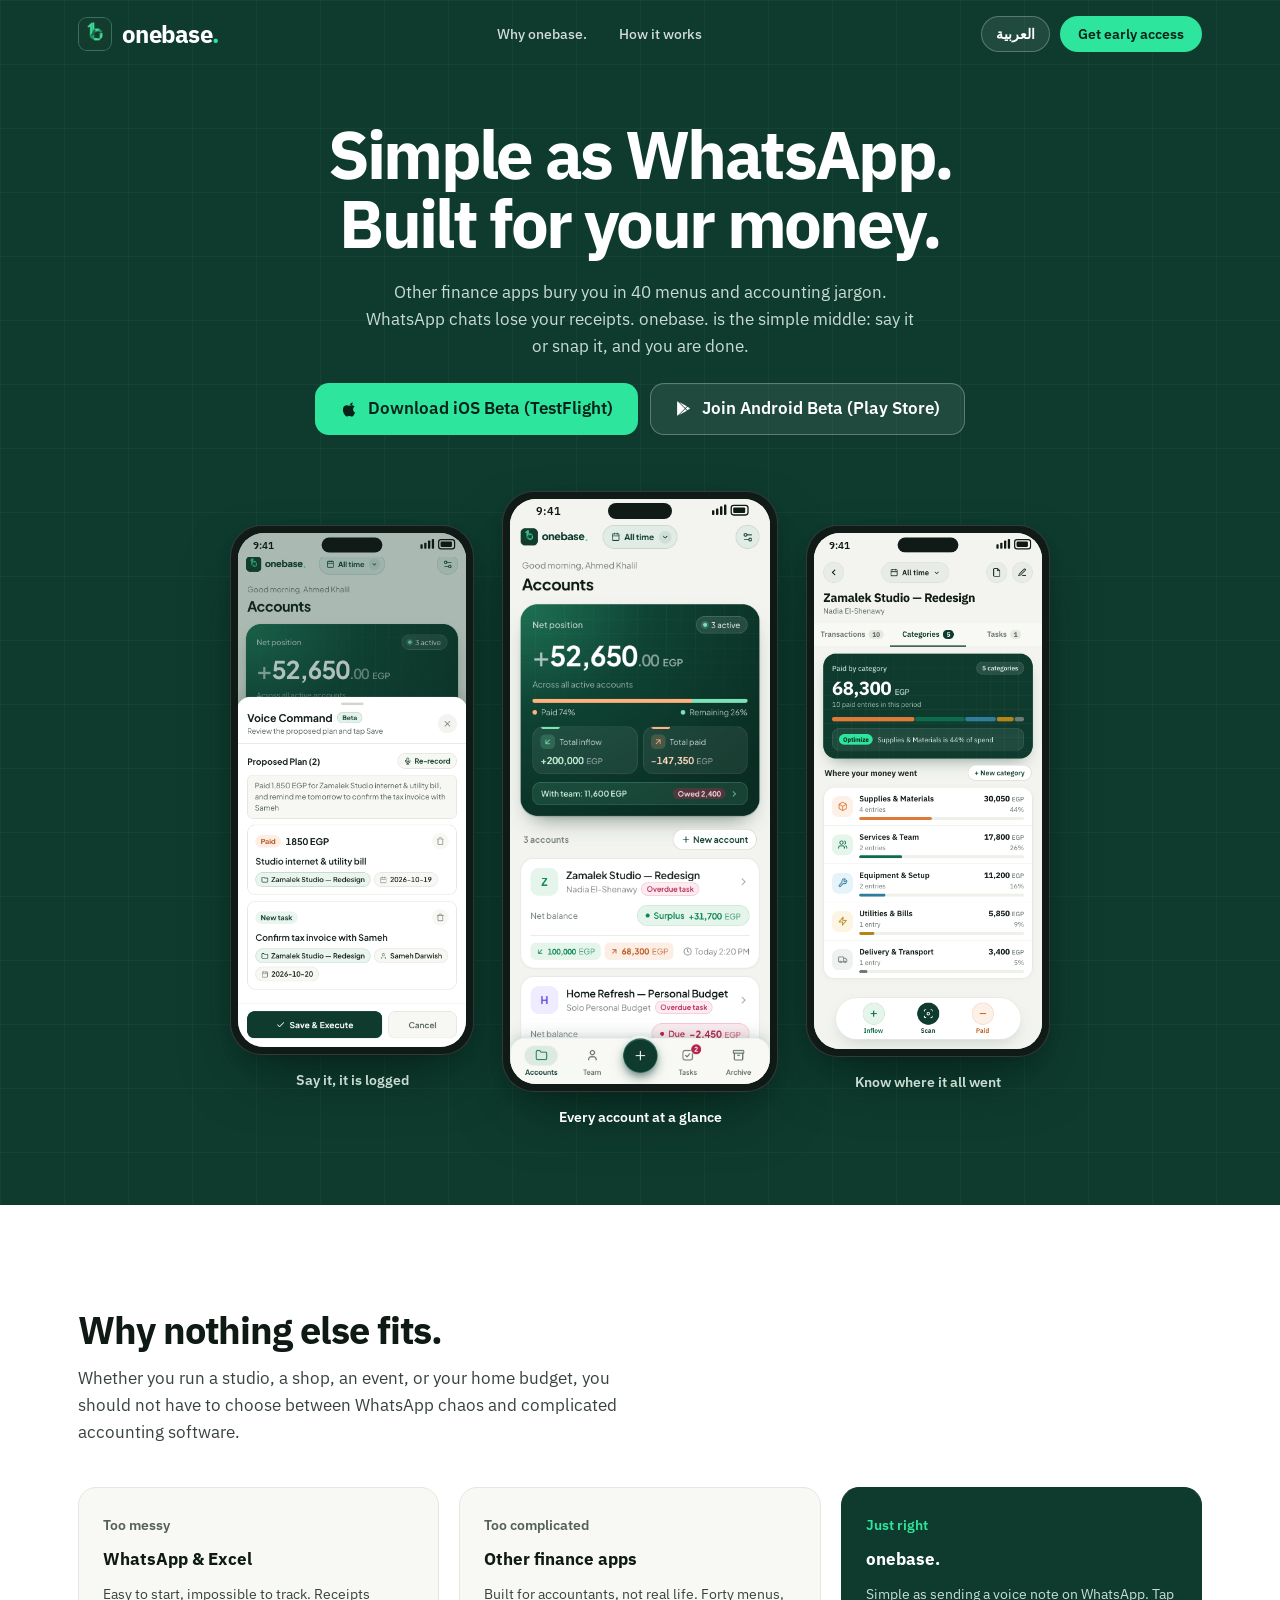
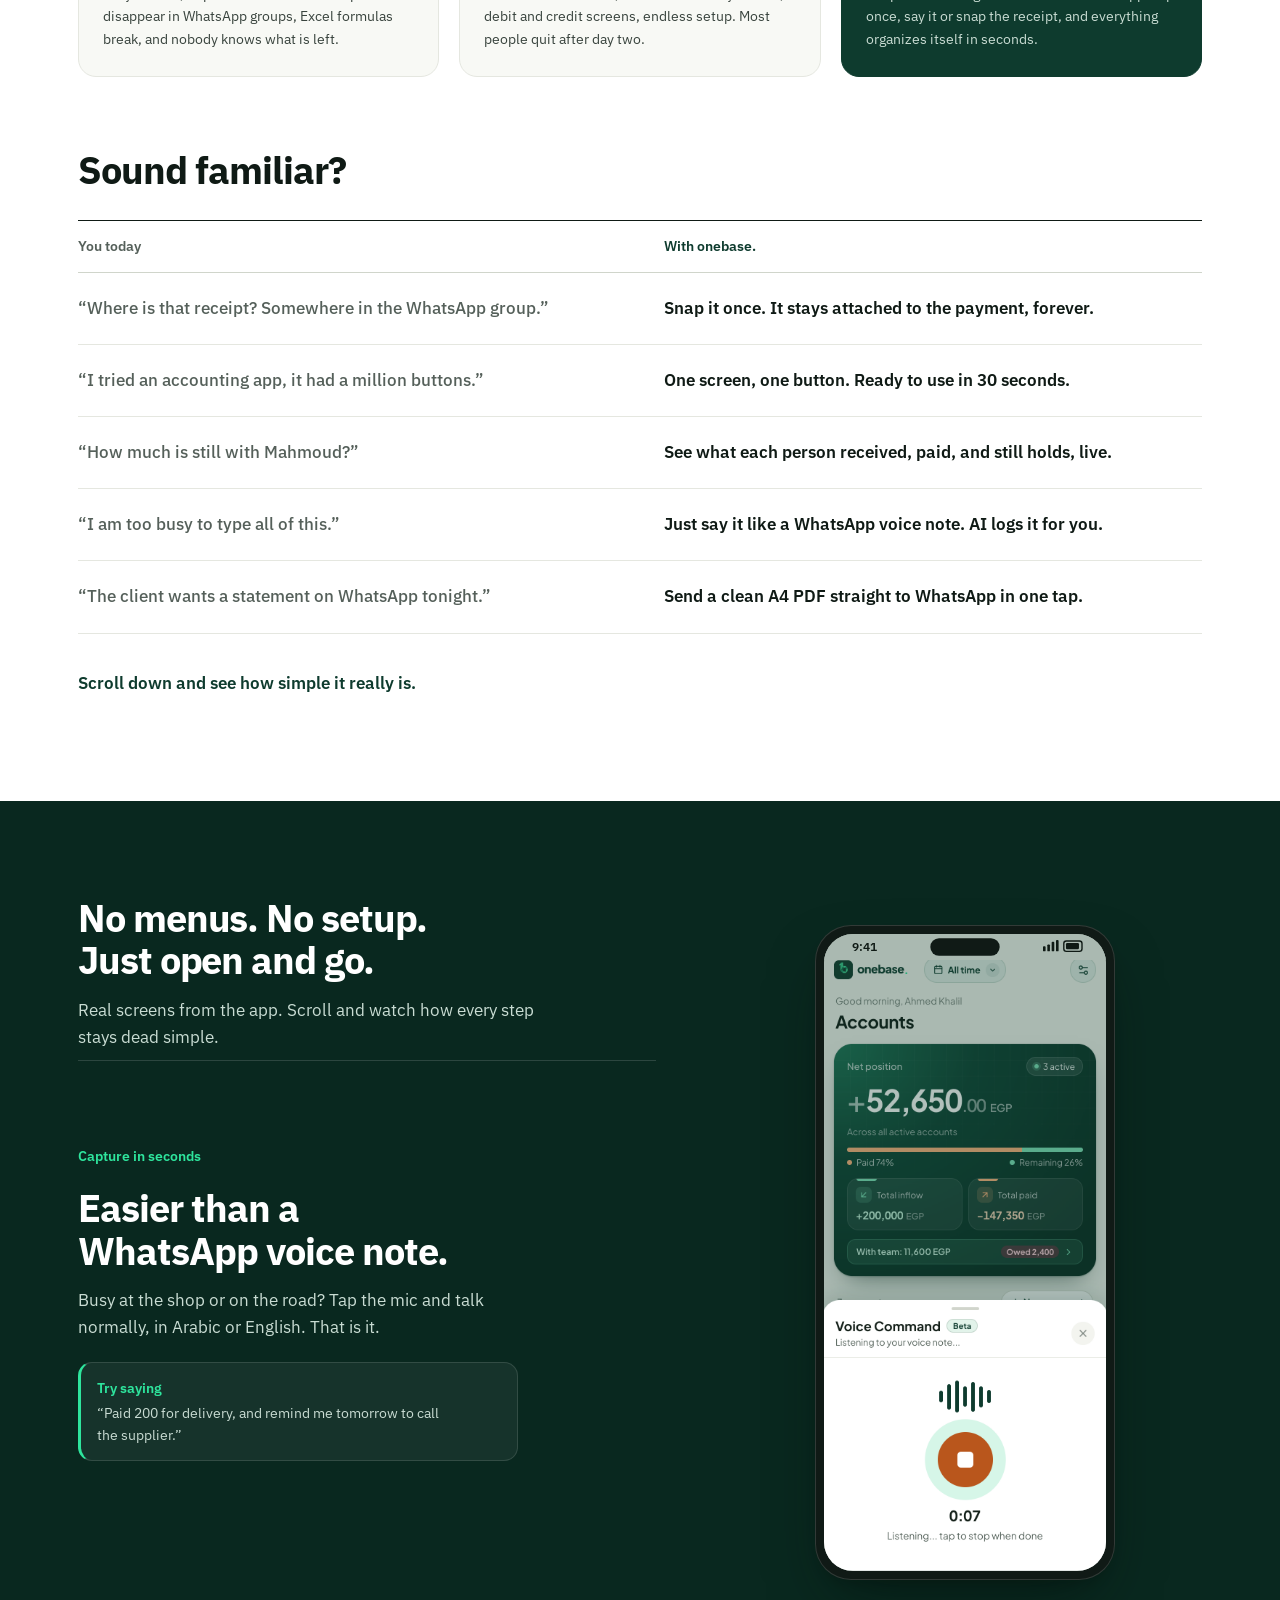
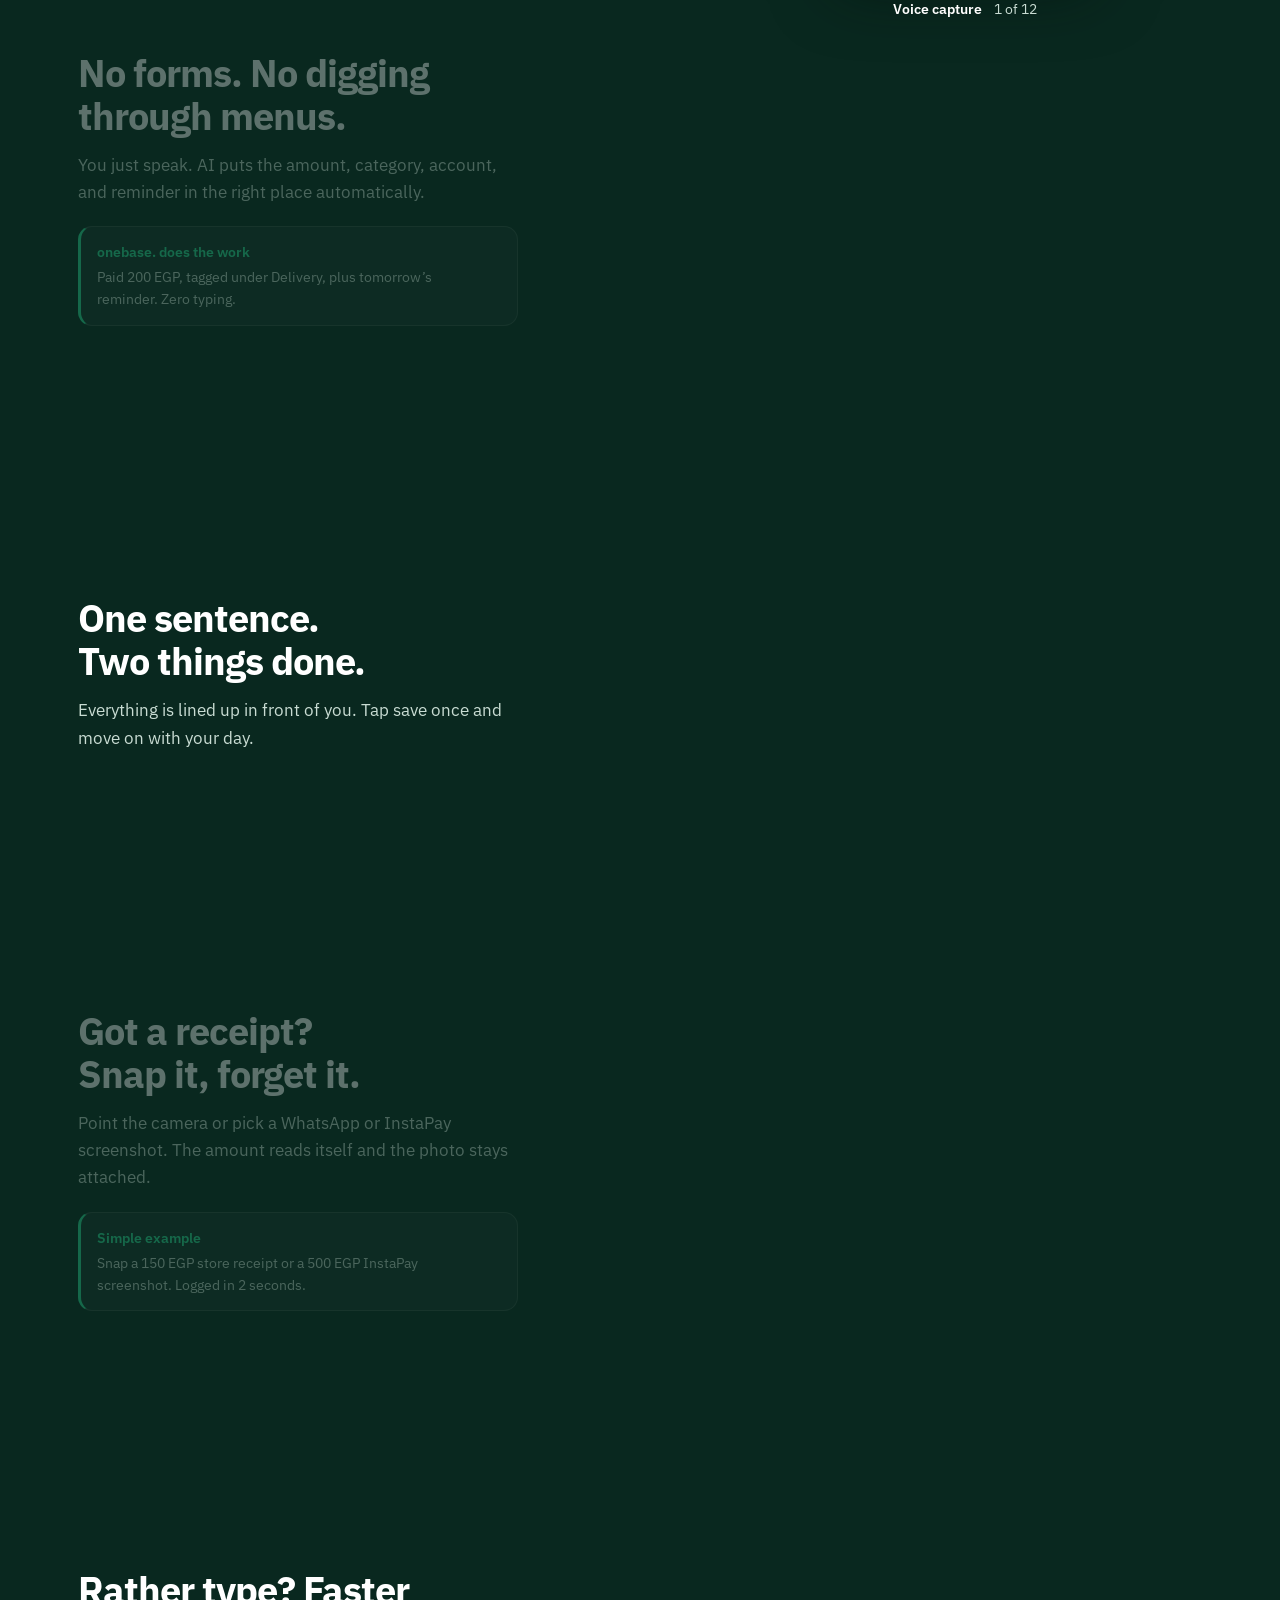
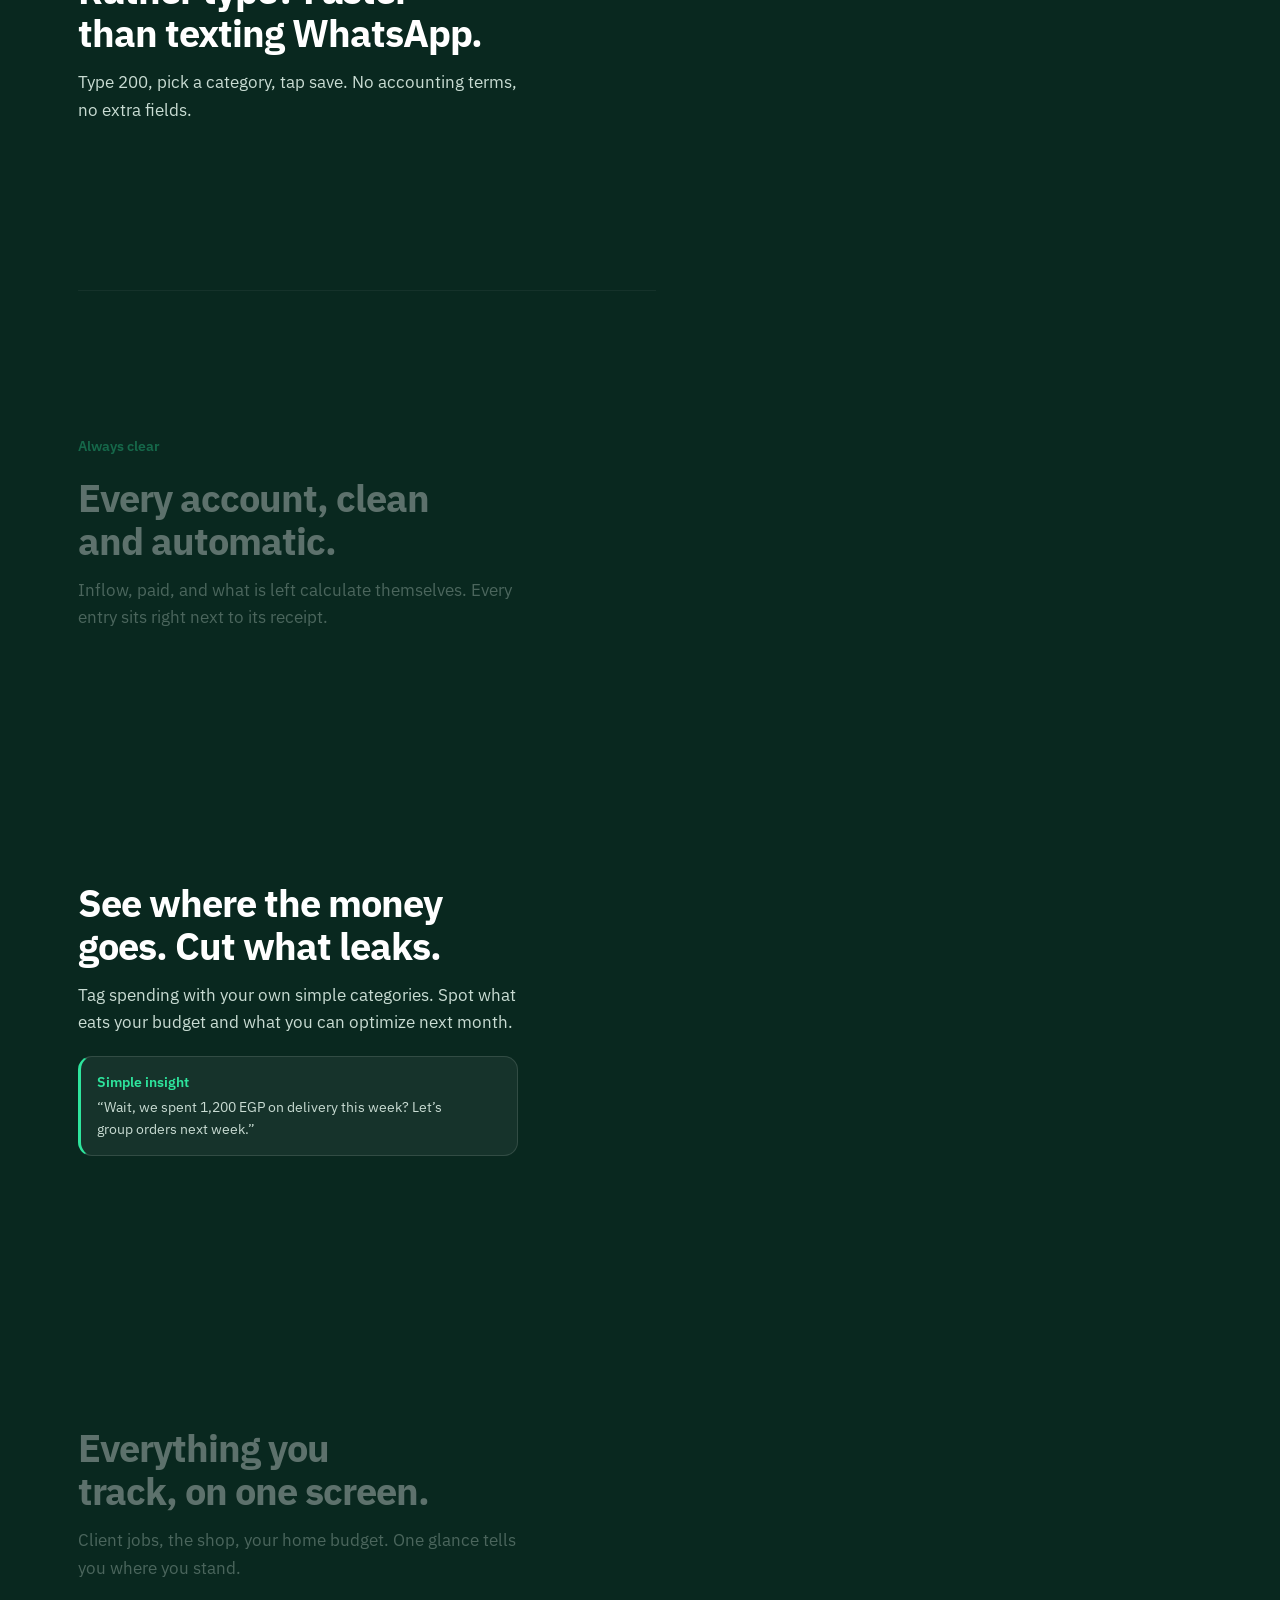
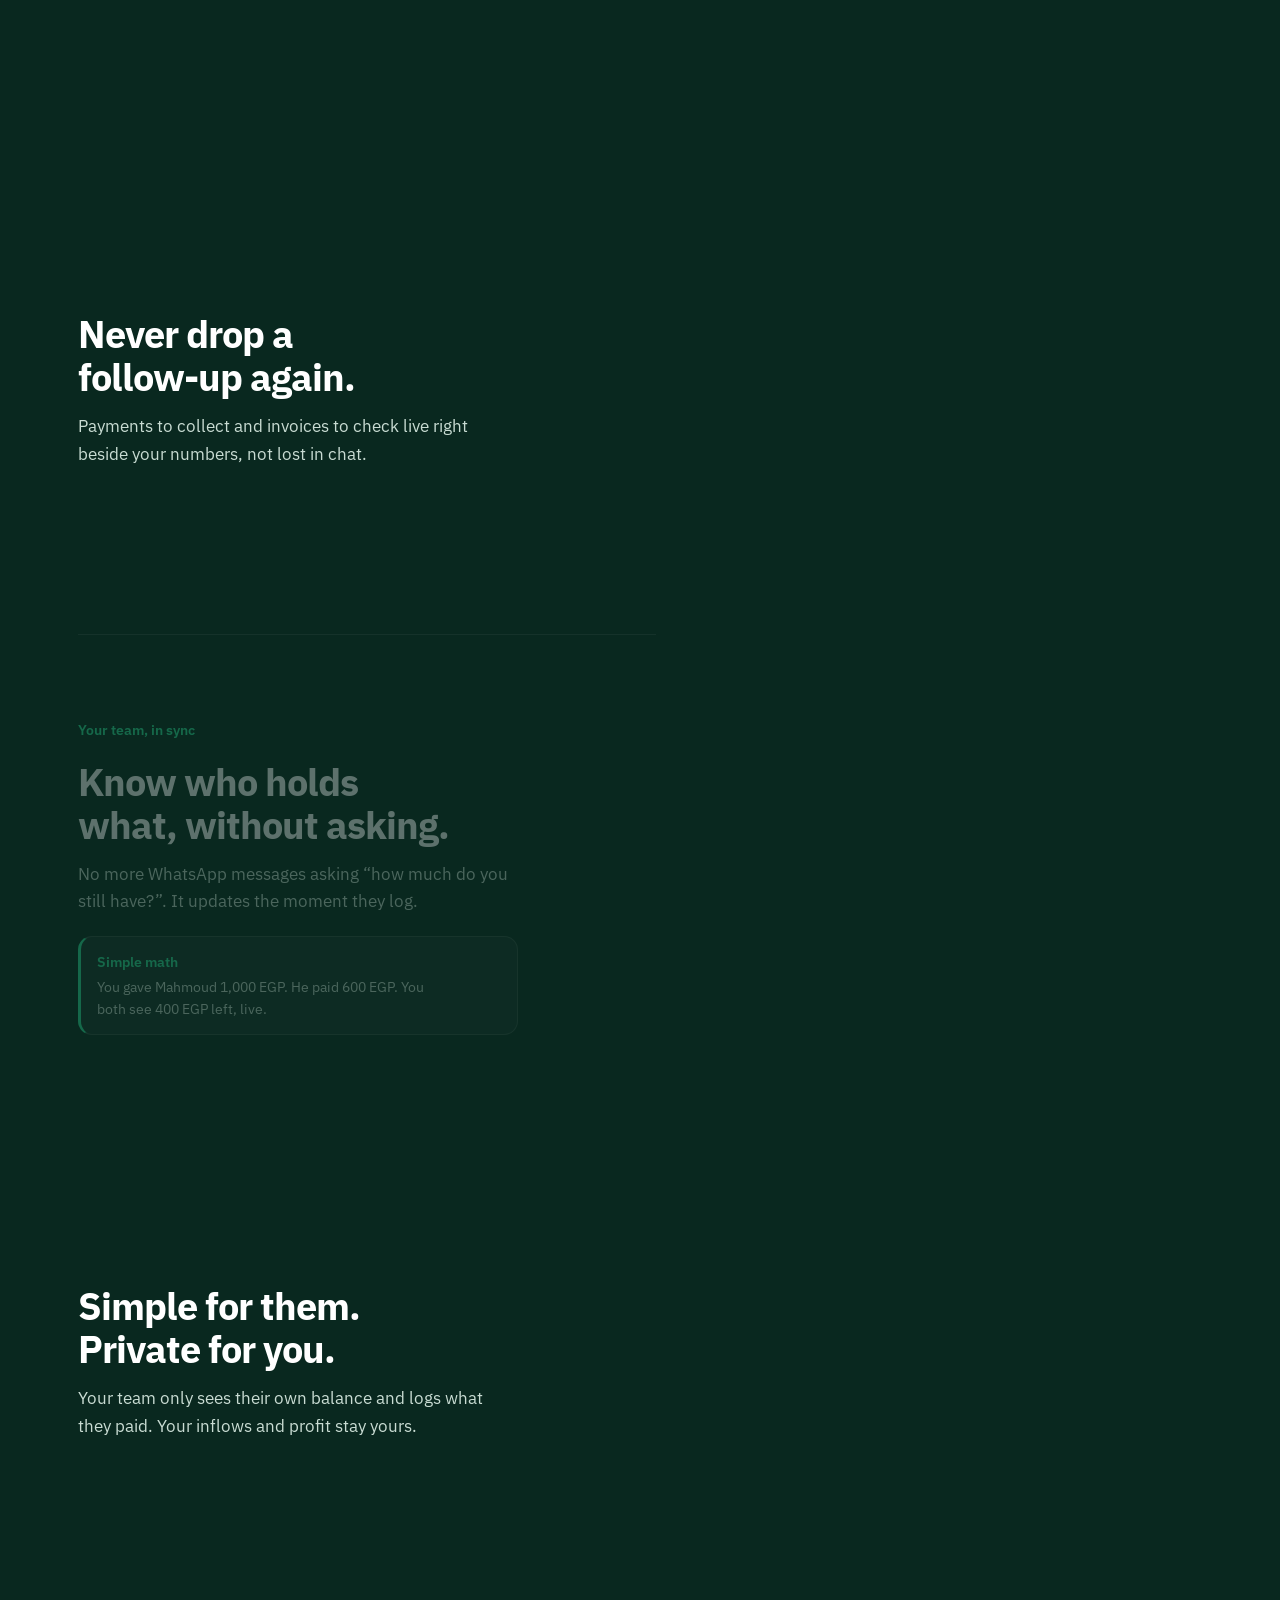
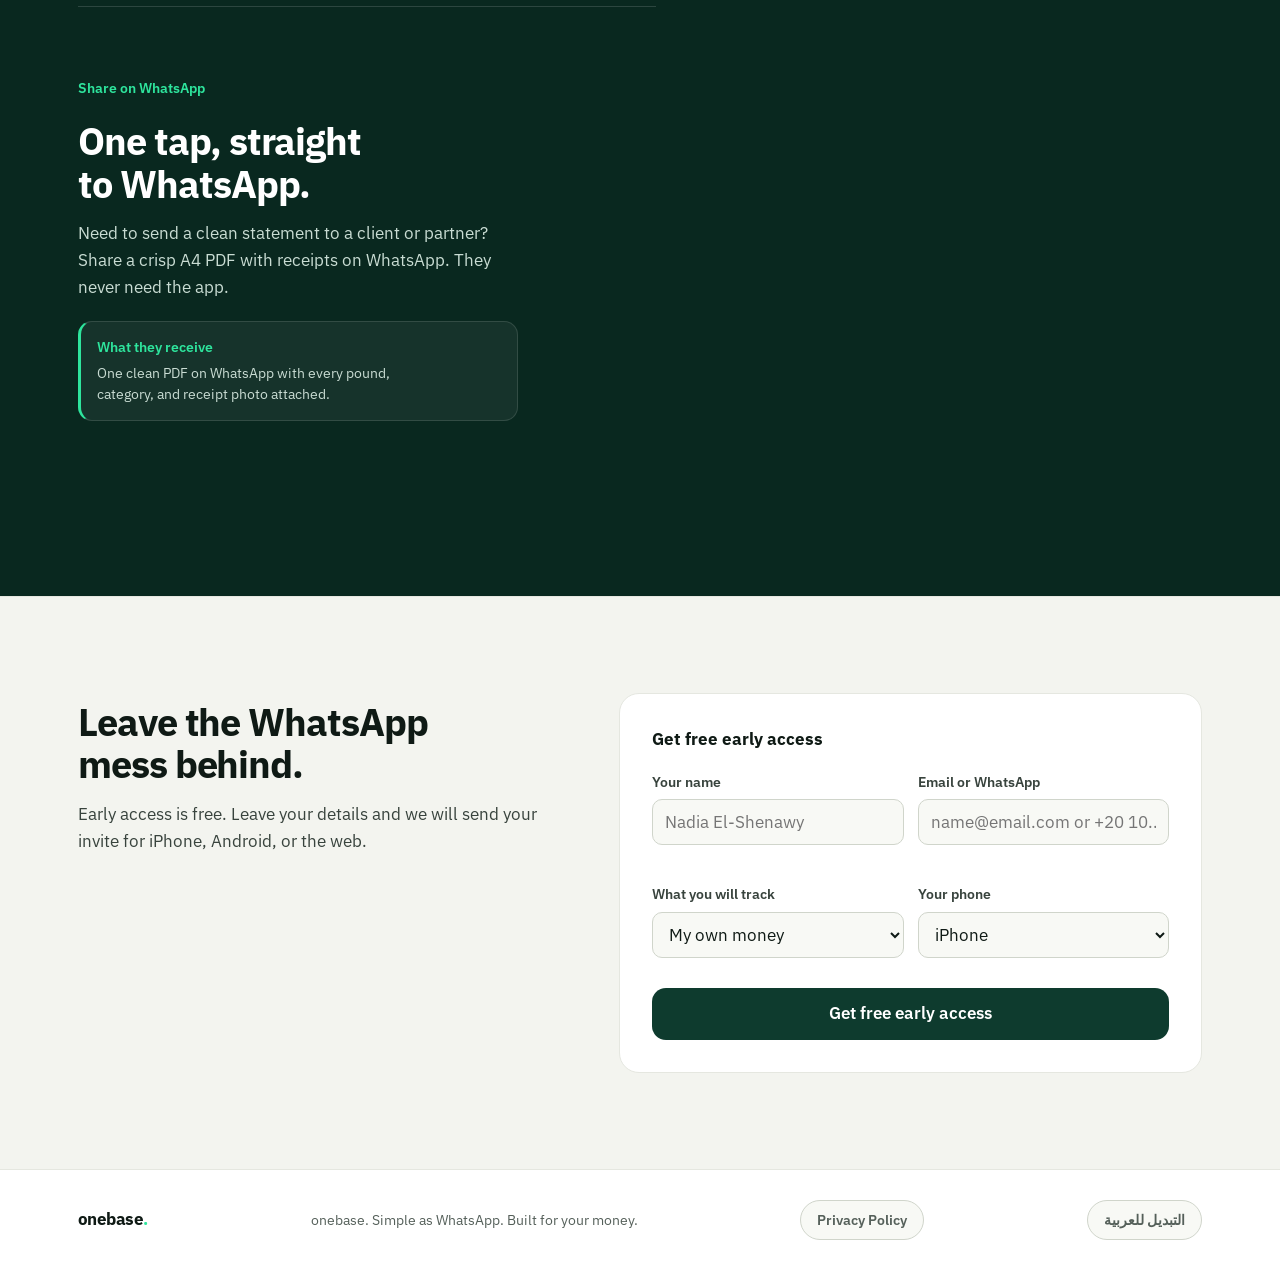
==== commit 483227b9: "feat: add iOS TestFlight public link and Android Beta CTA buttons in hero + bilingual privacy footer" ====
--- a/index.html
+++ b/index.html
@@ -18,9 +18,9 @@
       rel="stylesheet"
       href="https://fonts.googleapis.com/css2?family=IBM+Plex+Sans:wght@400;500;600;700&family=IBM+Plex+Sans+Arabic:wght@400;500;600;700&display=swap"
     />
-    <link rel="stylesheet" href="./styles.css" />
+    <link rel="stylesheet" href="./styles.css?v=8" />
     <style>:focus-visible { outline: 2.5px solid #2EE59D; outline-offset: 2px; }</style>
-    <script src="../site-config.js"></script>
+    <script src="./site-config.js?v=8"></script>
   </head>
   <body>
     <a class="skip-link" href="#main-content">Skip to content</a>
@@ -50,7 +50,26 @@
           <p class="hero-sub" data-i18n="hero.subhead">
             Other finance apps bury you in 40 menus and accounting jargon. WhatsApp chats lose your receipts. onebase. is the simple middle: say it or snap it, and you are done.
           </p>
-          <a class="btn btn--mint" href="#early-access" data-i18n="hero.cta">Get free early access</a>
+          <div class="hero-actions">
+            <a
+              class="btn btn--mint"
+              id="btn-hero-ios"
+              href="https://testflight.apple.com/join/1kDxydzP"
+              target="_blank"
+              rel="noopener noreferrer"
+            >
+              <svg width="18" height="18" viewBox="0 0 24 24" fill="currentColor" aria-hidden="true"><path d="M18.71 19.5c-.83 1.24-1.71 2.45-3.05 2.47-1.34.03-1.77-.79-3.29-.79-1.53 0-2 .77-3.27.82-1.31.05-2.3-1.32-3.14-2.53C4.25 17 2.94 12.45 4.7 9.39c.87-1.52 2.43-2.48 4.12-2.51 1.28-.02 2.5.87 3.29.87.78 0 2.26-1.07 3.81-.91.65.03 2.47.26 3.64 1.98-.09.06-2.17 1.28-2.15 3.81.03 3.02 2.65 4.03 2.68 4.04-.03.07-.42 1.44-1.38 2.83M15.97 6.33c.64-.78 1.08-1.86.96-2.94-.93.04-2.06.62-2.72 1.4-.58.68-1.1 1.79-.96 2.84 1.04.08 2.09-.52 2.72-1.3z"/></svg>
+              <span data-i18n="hero.ctaIos">Download iOS Beta (TestFlight)</span>
+            </a>
+            <a
+              class="btn btn--ghost-light"
+              id="btn-hero-android"
+              href="#early-access"
+            >
+              <svg width="17" height="17" viewBox="0 0 24 24" fill="currentColor" aria-hidden="true"><path d="M3.609 1.814L13.792 12 3.61 22.186a1.75 1.75 0 0 1-.61-1.335V3.149c0-.525.235-1.012.609-1.335zm10.89 10.893l2.302 2.302-10.937 6.333 8.635-8.635zm3.199-3.198l2.807 1.626a1 1 0 0 1 0 1.73l-2.808 1.626L15.206 12l2.492-2.491zM5.864 2.658L16.8 8.99l-2.302 2.302-8.634-8.634z"/></svg>
+              <span data-i18n="hero.ctaAndroid">Join Android Beta (Play Store)</span>
+            </a>
+          </div>
         </div>
         <div class="container">
           <div class="hero-triad" id="hero-triad"></div>
@@ -151,7 +170,7 @@
       <div class="container footer-row">
         <span class="brand-wordmark footer-mark">onebase<span class="dot">.</span></span>
         <span class="footer-copy" data-i18n="footer.copy">onebase. Simple as WhatsApp. Built for your money.</span>
-        <a class="footer-lang" href="./privacy/" style="text-decoration:none;">Privacy Policy</a>
+        <a class="footer-lang" href="./privacy/" style="text-decoration:none;" data-i18n="footer.privacy">Privacy Policy</a>
         <button type="button" class="footer-lang" id="btn-lang-footer" data-i18n="footer.switchLang">التبديل للعربية</button>
       </div>
     </footer>
@@ -176,6 +195,6 @@
       </div>
     </div>
 
-    <script type="module" src="./app.js"></script>
+    <script type="module" src="./app.js?v=8"></script>
   </body>
 </html>
--- a/styles.css
+++ b/styles.css
@@ -139,7 +139,7 @@
 
 /* ---------------------------------------------------------------- Buttons */
 .btn {
-  display: inline-flex; align-items: center; justify-content: center; min-height: 52px; padding-inline: 28px;
+  display: inline-flex; align-items: center; justify-content: center; gap: 10px; min-height: 52px; padding-inline: 24px;
   border-radius: 14px; border: 1.5px solid transparent; font-size: var(--text-body); font-weight: 600; cursor: pointer;
   transition: background-color 160ms var(--ease), border-color 160ms var(--ease), transform 140ms var(--ease);
 }
@@ -147,6 +147,22 @@
 .btn:disabled { opacity: 0.55; cursor: not-allowed; }
 .btn--mint { background: var(--mint); color: var(--mint-ink); }
 .btn--mint:hover { background: var(--mint-hover); }
+.btn--ghost-light {
+  background: rgba(255, 255, 255, 0.08);
+  border-color: rgba(255, 255, 255, 0.28);
+  color: var(--on-brand);
+}
+.btn--ghost-light:hover {
+  background: rgba(255, 255, 255, 0.16);
+  border-color: rgba(255, 255, 255, 0.48);
+}
+.hero-actions {
+  display: flex;
+  flex-wrap: wrap;
+  align-items: center;
+  justify-content: center;
+  gap: 12px;
+}
 .btn--brand { background: var(--brand); color: var(--on-brand); }
 .btn--brand:hover { background: var(--brand-mid); }
 .btn--outline { background: var(--white); border-color: var(--line-strong); color: var(--ink); }
